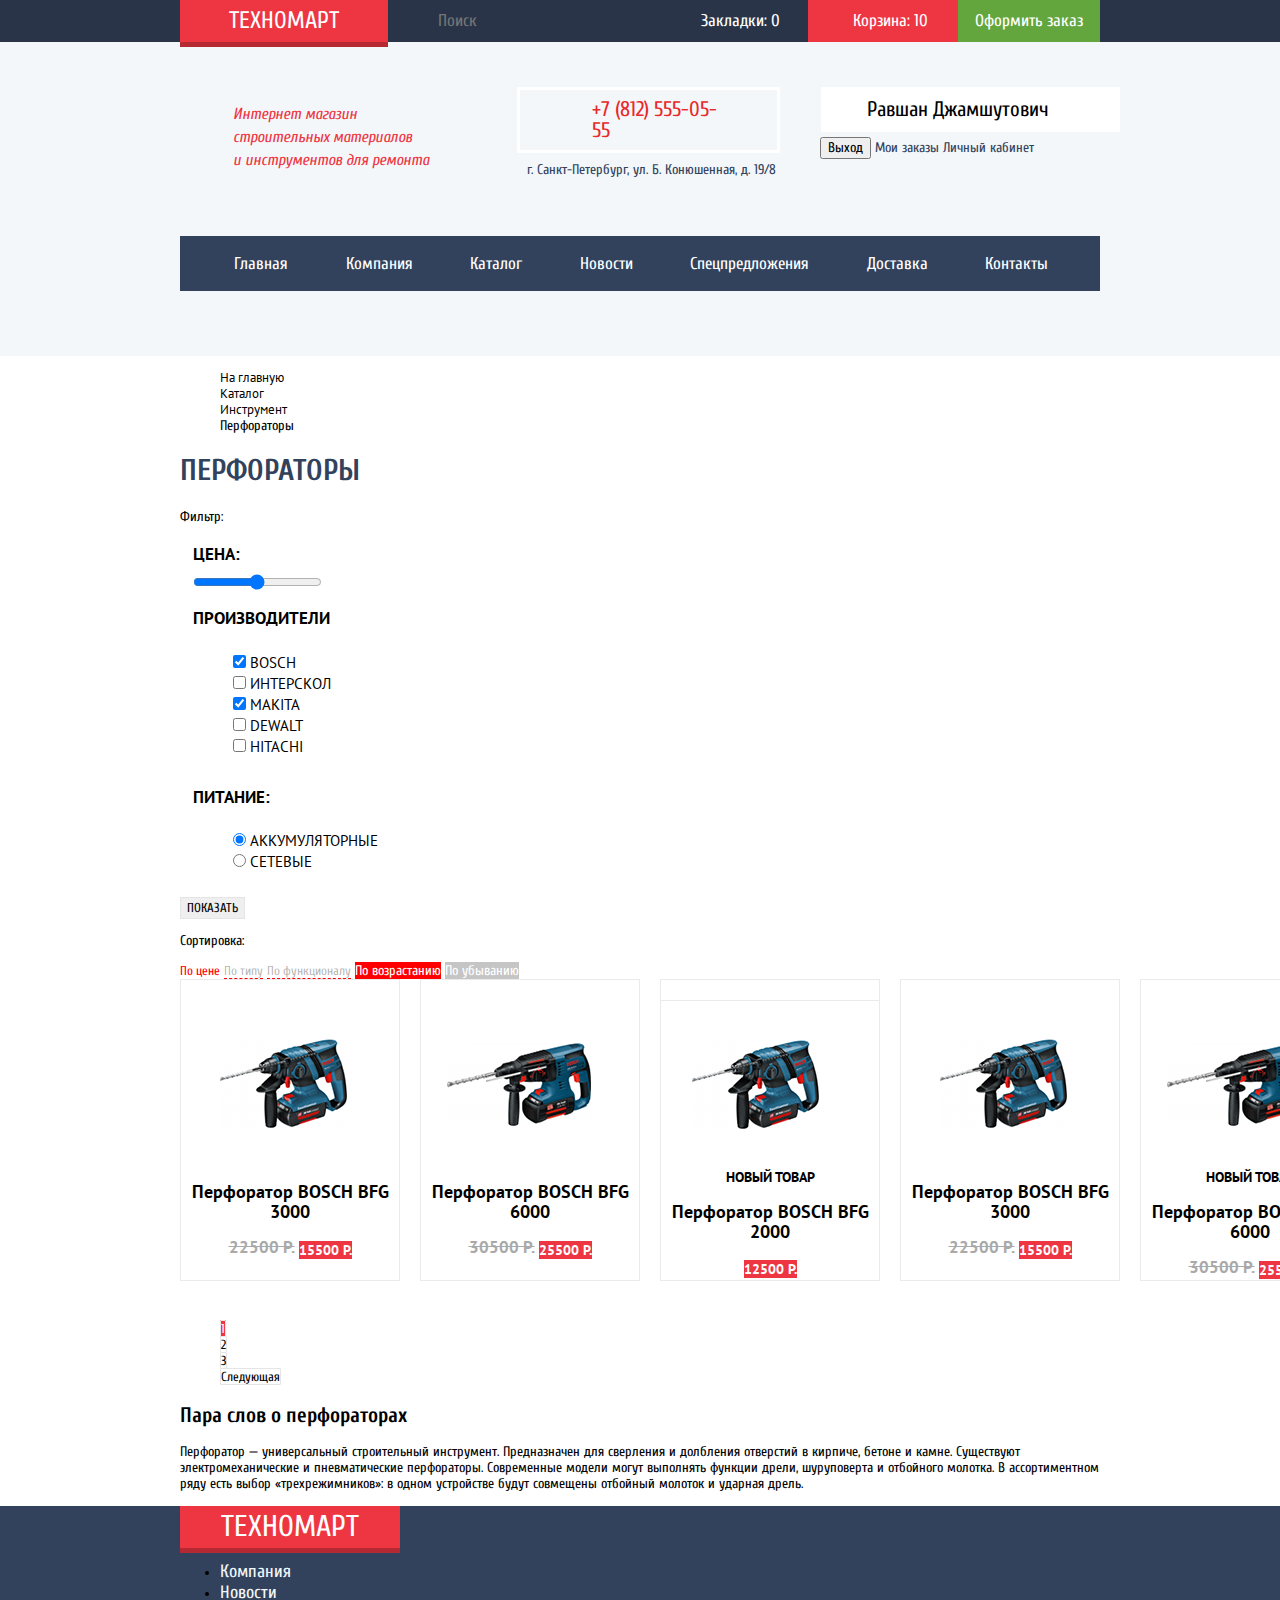
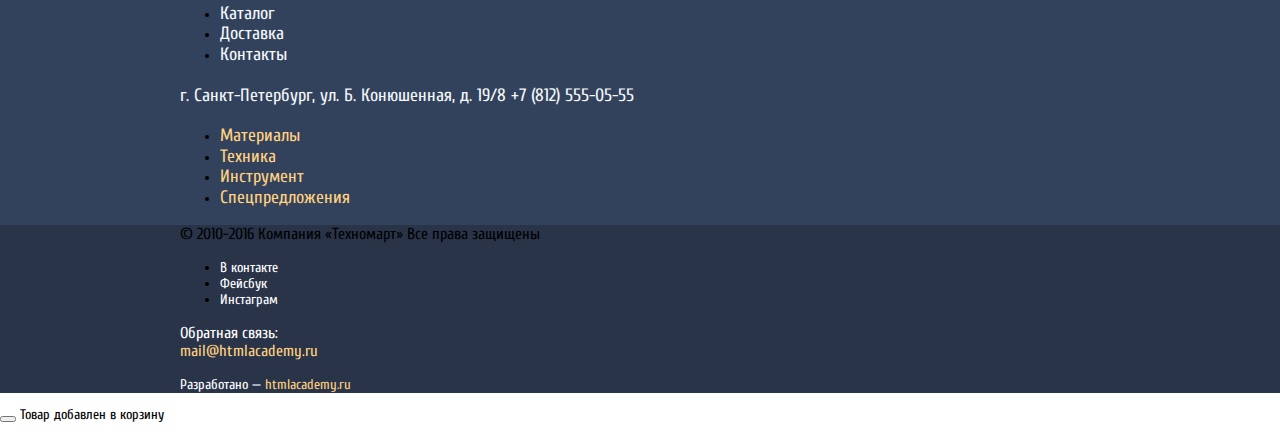
==== catalog.html @ dec009a7 "Сверстаны категории" ====
<!DOCTYPE html>
<html lang="ru">
<head>
  <meta charset="UTF-8">
  <title>Каталог</title>
  <link href="https://fonts.googleapis.com/css?family=Cuprum:400,700|PT+Sans:400,700&amp;subset=cyrillic" rel="stylesheet">
  <link rel="stylesheet" href="css/normalize.css">
  <link rel="stylesheet" href="css/style.css">
</head>
<body>
  <header class="header" id="header">
    <div class="header__cap">
      <div class="container">
        <a class="logo" href="index.html" >Техномарт</a>
        <div class="header__search">
          <form action="https://echo.htmlacademy.ru" method="get">
            <input type="search" name="search" id="search" placeholder="Поиск">
            <label for="search"></label>
          </form>
        </div>
        <div class="header__acts">
          <ul>
            <li class="header__bookmark">
              <span></span>
              <a href="#">Закладки: 0</a>
            </li>
            <li class="header__trash">
              <span></span>
              <a class="trash-inner" href="#">Корзина: 10 </a>
            </li>
          </ul>
        </div>
        <a class="header__booking" href="#">Оформить заказ</a>
      </div>
    </div>
    <div class="heading">
      <div class="container">
        <div class="heading-info">
          <p class="header__desc">
             Интернет магазин<br>
             строительных материалов<br>
             и инструментов для ремонта
           </p>
          <div class="header__contacts">
             <a class="header__nummer" href="tel:+78125550555">
               +7 (812) 555-05-55
             </a>
            <p class="header__adress">
                г. Санкт-Петербург, ул. Б. Конюшенная, д. 19/8
            </p>
          </div>
          <div class="userblock">
            <a class="userblock__loged" href="catalog.html">
              Равшан Джамшутович
            </a>
            <a class="userblock__exit" href="profile.html/logout.html" aria-label="exit"></a>
            <button type="button" class="userblock__exit">Выход</button>
            <a href="#" class="userblock__personal-link">Мои заказы</a>
            <a href="#" class="userblock__personal-link">Личный кабинет</a>
        </div>
      </div>
          <nav class="main-navigation">
            <ul class="main-navigation__list">
              <li class="main-navigation__item">
                <a class="main-navigation__link" href="index.html">Главная</a>
              </li>
              <li class="main-navigation__item">
                <a class="main-navigation__link" href="#">Компания</a>
              </li>
              <li class="main-navigation__item">
                <a class="main-navigation__link" href="catalog.html">Каталог</a>
              </li>
              <li class="main-navigation__item">
                <a class="main-navigation__link" href="#">Новости</a>
              </li>
              <li class="main-navigation__item">
                <a class="main-navigation__link" href="#">Спецпредложения</a>
              </li>
              <li class="main-navigation__item">
                <a class="main-navigation__link" href="#">Доставка</a>
              </li>
              <li class="main-navigation__item">
                <a class="main-navigation__link" href="#">Контакты</a>
              </li>
            </ul>
          </nav>
        </div>
      </div>
    </div>
    </header>
    <main>
      <div class="container">
        <div class="breadcrumbs">
          <ul class="breadcrumbs__list">
            <li class="breadcrumbs__item breadcrums__item--home">
              <a href="index.html">На главную</a>
            </li>
            <li class="breadcrumbs__item">
              <a class="breadcrumbs__list" href="catalog.html">Каталог</a>
            </li>
            <li class="breadcrumbs__item">
              <a href="instrument.html">Инструмент</a>
            </li>
            <li class="breadcrumbs__item breadcrumbs__item--current">
              Перфораторы
            </li>
          </ul>
        </div>
        <div class="catalog">
          <h1 class="catalog__title">
            Перфораторы
          </h1>
          <div class="catalog__filter">
            <p class="filter-title">
                Фильтр:
            </p>
            <form action="https://echo.htmlacademy.ru" method="get">
              <fieldset class="range">
                <legend>
                  Цена:
                </legend>
                <input type="range" name="price" min="0" max="30000" step="3000">
              </fieldset>
              <fieldset class="checkbox">
                <legend>
                  Производители
                </legend>
                <ul>
                  <li class="filter-option">
                    <input class="filter-input filter-input-checkbox" type="checkbox" name="manufacturer" id="Bosch" checked>
                    <label for="Bosch">Bosch</label>
                  </li>
                  <li class="filter-option">
                    <input class="filter-input filter-input-checkbox" type="checkbox" name="manufacturer" id="Interscol">
                    <label for="Interscol">Интерскол</label>
                  </li>
                  <li class="filter-option">
                    <input class="filter-input filter-input-checkbox" type="checkbox" name="manufacturer" id="Makita" checked>
                    <label for="Makita">Makita</label>
                  </li>
                  <li class="filter-option">
                    <input class="filter-input filter-input-checkbox" type="checkbox" name="manufacturer" id="Dewalt">
                    <label for="Dewalt">Dewalt</label>
                  </li>
                  <li class="filter-option">
                    <input class="filter-input filter-input-checkbox" type="checkbox" name="manufacturer" id="Hitachi">
                    <label for="Hitachi">Hitachi</label>
                  </li>
                </ul>
              </fieldset>
              <fieldset class="radio">
                <legend>
                  Питание:
                </legend>
                <ul>
                  <li class="filter-option">
                    <input checked class="visually-hidden filter-input filter-input-radio" type="radio" id="accu" name="charge" value="accu">
                    <label for="accu">Аккумуляторные</label>
                  </li>
                  <li class="filter-option">
                    <input  class="visually-hidden filter-input filter-input-radio" type="radio" id="network" name="charge" value="network">
                    <label for="network">Сетевые</label>
                  </li>
                </ul>
              </fieldset>
              <button class="filter-button" type="submit" name="button">
                Показать
              </button>
            </form>
          </div>
          <div class="filter__sort">
            <div class="sort">
              <p class="sort__title">
                Сортировка:
              </p>
              <a class="sort__appellation sort__appellation-current" href="#">По цене</a>
              <a class="sort__appellation" href="#">По типу</a>
              <a class="sort__appellation" href="#">По функционалу</a>
              <a class="sort__course sort__course-current" href="#">По возрастанию</a>
              <a class="sort__course" href="#">По убыванию</a>
            </div>
            <div class="catalog-list">
                <article class="catalog-item">
                  <div class="catalog-item__hover hover-catalog-item">
                    <a class="hover-catalog-item__act" href="#" id="#open-modal-buy">Купить</a>
                    <a class="hover-catalog-item__act" href="#">В закладки</a>
                  </div>
                  <img src="img/BFG3000.png" alt="Перфоратор Bosch Bfg 3000" width="220" height="162">
                  <h2 class="catalog-item__title">
                    Перфоратор <span class="catalog-itemnt__title-uppercase">Bosch Bfg</span> 3000
                  </h2>
                  <del>22500 Р.</del>
                  <a class=" catalog-item__btn btn" href="#">15500 Р.</a>
                </article>
                <article class="catalog-item">
                  <div class="catalog-item__hover hover-catalog-item">
                    <a class="hover-catalog-item__act" href="#">Купить</a>
                    <a class="hover-catalog-item__act" href="#">В закладки</a>
                  </div>
                    <img src="img/BFG6000.png" alt="Перфоратор Bosch Bfg 6000" width="220" height="162">
                  <h2 class="catalog-item__title">
                    Перфоратор <span class="catalog-item__title-uppercase">Bosch Bfg</span> 6000
                  </h2>
                  <del>30500 Р.</del>
                  <a class=" catalog-item__btn btn" href="#">25500 Р.</a>
                </article>
                <article class="catalog-item catalog-item-new">
                  <div class="catalog-item__hover hover-catalog-item">
                    <a class="hover-catalog-item__act" href="#">Купить</a>
                    <a class="hover-catalog-item__act" href="#">В закладки</a>
                  </div>
                    <img src="img/BFG2000.png" alt="Перфоратор Bosch Bfg 2000" width="220" height="162">
                    <span class="new-product">Новый товар</span>
                  <h2 class="catalog-item__title">
                    Перфоратор <span class="catalog-item__title-uppercase">Bosch Bfg</span> 2000
                  </h2>
                  <a class="catalog-item__btn btn" href="#">12500 Р.</a>
                </article>
                <article class="catalog-item">
                  <div class="catalog-item__hover hover-catalog-item">
                    <a class="hover-catalog-item__act" href="#">Купить</a>
                    <a class="hover-catalog-item__act" href="#">В закладки</a>
                  </div>
                    <img src="img/BFG3000.png" alt="Перфоратор Bosch Bfg 3000" width="220" height="162">
                  <h2 class="catalog-item__title">
                    Перфоратор <span class="catalog-item__title-uppercase">Bosch Bfg</span> 3000
                  </h2>
                  <del>22500 Р.</del>
                  <a class="catalog-item__btn btn" href="#">15500 Р.</a>
                </article>
                <article class="catalog-item catalog-item-new">
                  <div class="catalog-item__hover hover-catalog-item">
                    <a class="hover-catalog-item__act" href="#">Купить</a>
                    <a class="hover-catalog-item__act" href="#">В закладки</a>
                  </div>
                    <img src="img/BFG6000.png" alt="Перфоратор Bosch Bfg 6000" width="220" height="162">
                    <span class="new-product">Новый товар</span>
                  <h2 class="catalog-item__title">
                    Перфоратор <span class="catalog-item__title-uppercase">Bosch Bfg</span> 6000
                  </h2>
                  <del>30500 Р.</del>
                  <a class="catalog-item__btn btn" href="#">25500 Р.</a>
                </article>
                <article class="catalog-item">
                  <div class="catalog-item__hover hover-catalog-item">
                    <a class="hover-catalog-item__act" href="#">Купить</a>
                    <a class="hover-catalog-item__act" href="#">В закладки</a>
                  </div>
                    <img src="img/BFG2000.png" alt="Перфоратор Bosch Bfg 2000" width="220" height="162">
                  <h2 class="catalog-item__title">
                    Перфоратор <span class="catalog-item__title-uppercase">Bosch Bfg</span> 2000
                  </h2>
                  <a class="catalog-item__btn btn" href="#">12500 Р.</a>
                </article>
                <article class="catalog-item catalog-item-new">
                  <div class="catalog-item__hover hover-catalog-item">
                    <a class="hover-catalog-item__act" href="#">Купить</a>
                    <a class="hover-catalog-item__act" href="#">В закладки</a>
                  </div>
                    <img src="img/BFG3000.png" alt="Перфоратор Bosch Bfg 3000" width="220" height="162">
                    <span class="new-product">Новый товар</span>
                  <h2 class="catalog-item__title">
                    Перфоратор <span class="catalog-item__title-uppercase">Bosch Bfg</span> 3000
                  </h2>
                  <del>22500 Р.</del>
                  <a class="catalog-item__btn btn" href="#">15500 Р.</a>
                </article>
                <article class="catalog-item">
                  <div class="catalog-item__hover hover-catalog-item">
                    <a class="hover-catalog-item__act" href="#">Купить</a>
                    <a class="hover-catalog-item__act" href="#">В закладки</a>
                  </div>
                    <img src="img/BFG6000.png" alt="Перфоратор Bosch Bfg 6000" width="220" height="162">
                  <h2 class="catalog-item__title">
                    Перфоратор <span class="catalog-item__title-uppercase">Bosch Bfg</span> 6000
                  </h2>
                  <del>30500 Р.</del>
                  <a class="catalog-item__btn btn" href="#">25500 Р.</a>
                </article>
                <article class="catalog-item">
                  <div class="catalog-item__hover hover-catalog-item">
                    <a class="hover-catalog-item__act" href="#">Купить</a>
                    <a class="hover-catalog-item__act" href="#">В закладки</a>
                  </div>
                    <img src="img/BFG2000.png" alt="Перфоратор Bosch Bfg 2000" width="220" height="162">
                  <h2 class="catalog-item__title">
                    Перфоратор <span class="catalog-item__title-uppercase">Bosch Bfg</span> 2000
                  </h2>
                  <a class="catalog-item__btn btn" href="#">12500 Р.</a>
                </article>
              </div>
            </div>
        </div>
        <div class="catalog__names sort">


        </div>
        <div class="filter">

        </div>

         <ul class="pagination-list">
           <li class="pagination-item pagination-item-current"><a>1</a></li>
           <li class="pagination-item"><a href="#">2</a></li>
           <li class="pagination-item"><a href="#">3</a></li>
           <li class="pagination-item pagination-item-next"><a href="#">Следующая</a></li>
         </ul>
       <section class="add-information">
         <h2 class="add-information__title">
           Пара слов о перфораторах
         </h2>
         <p class="add-information__desk">
           Перфоратор — универсальный строительный инструмент. Предназначен для сверления и долбления отверстий в кирпиче, бетоне и камне.
    Существуют электромеханические и пневматические перфораторы. Современные модели могут выполнять функции дрели, шуруповерта и отбойного молотка. В ассортиментном ряду есть выбор «трехрежимников»: в одном устройстве будут совмещены отбойный молоток и ударная дрель.
         </p>
       </section>
      </div>
   </main>
   <footer class="footer">
     <div class="footer__info">
       <div class="container">
         <a class="logo" href="#">Техномарт</a>
         <ul class="site-navigation">
           <li class="site-navigation__item"><a class="site-navigation__act" href="company.html" >Компания</a></li>
           <li class="site-navigation__item"><a class="site-navigation__act" href="news.html">Новости</a></li>
           <li class="site-navigation__item"><a class="site-navigation__act">Каталог</a></li>
           <li class="site-navigation__item"><a class="site-navigation__act" href="delivery.html">Доставка</a></li>
           <li class="site-navigation__item"><a class="site-navigation__act" href="contacts.html">Контакты</a></li>
         </ul>
         <p class="footer__adress">
           г. Санкт-Петербург, ул. Б. Конюшенная, д. 19/8
    +7 (812) 555-05-55
         </p>
         <ul class="category-navigation">
           <li class="category-navigation__item"><a class="category-navigation__act" href="#">Материалы</a></li>
           <li class="category-navigation__item"><a class="category-navigation__act" href="#">Техника</a></li>
           <li class="category-navigation__item"><a class="category-navigation__act" href="#">Инструмент</a></li>
           <li class="category-navigation__item"><a class="category-navigation__act" href="#">Спецпредложения</a></li>
         </ul>
       </div>
     </div>
     <div class="footer__acts">
       <div class="container">
         <p class="footer__desk">
           © 2010-2016 Компания «Техномарт»
    Все права защищены
         </p>
          <div class="footer__socnetwork socnetwork-footer">
            <ul class="socnetwork-footer__list">
              <li class="socnetwork-footer__item">
                <a class="socnetwork-footer__act" href="#">В контакте</a>
              </li>
              <li class="socnetwork-footer__item">
                <a class="socnetwork-footer__act" href="#">Фейсбук</a>
              </li>
              <li class="socnetwork-footer__item">
                <a class="socnetwork-footer__act" href="#">Инстаграм</a>
              </li>
            </ul>
          </div>
            <p class="footer__mail mail-footer">
              Обратная связь:<br>
              <a class="main-footer__act" href="#">mail@htmlacademy.ru</a>
            </p>
            <p class="footer__site site-footer">
              Разработано —
              <a class="site-footer__act" href="https://htmlacademy.ru/intensive/htmlcss">htmlacademy.ru</a>
            </p>
       </div>
     </div>
   </footer>

   <div class="modal-writing modal-writing--buy" id="open-modal-buy">
     <button class="modal-writing__close-btn" type="button" aria-label="Закрыть окно"></button>
       <span>Товар добавлен в корзину</span>
       <div class="form-btn">
         <a href="#">Оформить заказ</a>
         <a href="catalog.html">Продложить покупки</a>
       </div>

     </form>

   </div>
</body>
</html>
---- css/style.css ----
*,
*::after,
*::before {
    box-sizing: inherit;
}

html {
	box-sizing: border-box;
}

.content-box-component {
     box-sizing: content-box;
}

body {
  margin: 0;
  padding: 0;
  font-family: "Cuprum", "Arial", sans-serif;
  font-weight: 400;
  background-color: white;
  font-size: 14px;
}

.container {
  width: 940px;
  margin: 0 auto;
  padding: 0 10px;
}

a {
  text-decoration: none;
  color: white;
}

header {
  background-color: #f3f7f8;
}

.header__cap {
  background-color: #293449;
}

.header__cap .container {
  display: flex;
}

.logo {
  box-shadow: 0 5px 0 0 #b52933;
  width: 220px;
  padding: 9px 0px;
  font-size: 24px;
  line-height: 24px;
  text-align: center;
  text-transform: uppercase;
  color: white;
  display: inline-block;
  background-color: #ee3643;
}

.logo:hover {
  background-color: #ca2c37;
  box-shadow: 0 5px 0 0 #9a212a;
}

.logo:active {
  background-color: #ba2732;
  box-shadow: 0 5px 0 0 #9a212a;
}

.logo:focus {
  background-color: #ee3643;
  box-shadow: 0 5px 0 0 #b72f38;
}
.btn {
  font: inherit;
  text-align: center;
  color: white;
  vertical-align: middle;
  text-transform: uppercase;
  background-color: #ee3643;
  border: none;
}

.btn:hover {
  background-color: #ca2c37;
}

.btn:focus {
  background-color: #ba2732;
}

.header__search {

}

.header__search form input[type="search"] {
  background-color: #293449;
  color: white;
  width: 270px;
  padding-top: 12px;
  padding-bottom: 12px;
  padding-left: 50px;
  font-size: 17px;
  line-height: 18px;
  border: 0;
}

.header__search form input[type="search"]:hover {
  background-color: #212a3a;
}

.header__search form input[type="search"]:focus {
  background-color: white;
  color: black;
  outline: none;
}

.header__search label {
  background-image: url("img/icon-search.svg");
  background-color:rgba(255, 255, 255, 0.3);
  width: 17px;
  height: 17px;
}

.header__search label:hover {
  background-color: rgb(255, 255, 255);
}

.header__search label:active {
  background-color:rgba(255, 255, 255, 0.5);
}

.header__search label:focus {
  background-color: #ef4350;
}

.header__acts {
  display: inline-block;
}

.header__acts ul {
  list-style: none;
  padding: 0;
  margin: 0;
  display: flex;
}

.header__acts li {
  width: 150px;

}

.header__acts ul li a {
  color: white;
  font-size: 17px;
  line-height: 18px;
  display: inline-block;
  padding-left: 43px;
  padding-top: 12px;
  padding-bottom: 12px;
  padding-right: 20px;
  background-color: #293449;
}

.header__acts ul li:nth-child(2) a {
  padding-left: 45px;
  padding-right: 30px;
}

.header__acts ul li,
.header__acts ul li a {
  background-color: #293449;
}

.header__acts ul li:hover,
.header__acts ul li a:hover {
  background-color: #212a3a;
}

.header__acts ul li:active,
.header__acts ul li a:active {
  background-color: #161d29;
  color: rgba(255, 255, 255, 0.6);
}

.header__booking:hover {
  background-color: #5fbb2d;
}

.header__booking:active {
  background-color: #518534;
  color: rgba(255, 255, 255, 0.51);
}




.header__booking {
  background-color: #5fbb2d;
  font-size: 17px;
  line-height: 18px;
  padding-top: 12px;
  padding-bottom: 12px;
  width: 150px;
  text-align: center;
  display: inline-block;
}



.header__bookmark {
  background-image: url("img/icon-bookmark.svg");
  list-style: none;
}

.header__acts:hover {
  background-color: #212a3a;
}

.header__acts:active {
  background-color: #161d29;
}

.header__acts:focus {
  background-color: #293449;
}

.header__acts a:active {
  color: rgba(255, 255, 255, 0.6);
}

.header__trash:hover {
  background-color: #212a3a;
}

.header__bookmark:active {
  background-color: #161d29;
  color: rgba(255, 255, 255, 0.6);
}

.header__booking {
  font: inherit;
  background-color: #63a63e;
  text-align: center;
  color: white;
  vertical-align: middle;
  border: none;
  font-size: 17px;
  line-height: 18px;
}

.header__booking:hover {
  background-color: #5fbb2d;
}

.header__booking:active {
  background-color: #518534;
}

.heading {
  background-color: #f4f7f9;
  padding-top: 45px;
  padding-bottom: 65px;
}

.heading-info {
  display: flex;
  margin-bottom: 40px;
}

.header__desc {
  width: 300px;
  font-size: 16px;
  line-height: 23px;
  font-style: italic;
  color: #ee3643;
  margin-left: 53px;
  margin-right: 20px;
}

.header__contacts {
  width: 300px;
  margin-right: 20px;
}

.header__nummer {
  font-size: 21px;
  line-height: 21px;
  text-transform: uppercase;
  border: 3px solid white;
  display: inline-block;
  padding-top: 9px;
  padding-bottom: 9px;
  padding-left: 72px;
  padding-right: 49px;
  color: #e9292a;
  margin-bottom: 5px;
}

.header__adress {
  color: #32425c;
  font-size: 14px;
  line-height: 24px;
  margin-left: 10px;
  margin-top: 0px;
}

.userblock {
  width: 300px;
  padding-left: 20px;
}

.userblock__btn {
  display: inline-block;
  background-color: white;
  color: black;
  font-size: 21px;
  line-height: 21px;
  padding-top: 12px;
  padding-bottom: 12px;
  padding-left: 48px;
  margin-right: 10px;
  width: 118px;
}

.userblock__btn-registration {
  padding-top: 12px;
  padding-bottom: 12px;
  padding-left: 24px;
  margin-right: 0px;
  width: 148px;
}

.userblock__btn:hover {
  color: #ee3643;
}

.userblock__btn:active {
  color: rgba(0, 0, 0, 0.3);
}



.main-navigation {
  background-color: #32425c;
  padding-left: 54px;
  padding-right: 52px;


}

.main-navigation__list {
    list-style: none;
    padding: 0;
    margin: 0;
    display: flex;
    justify-content: space-between;
}

.main-navigation__list a {
  color: white;
  font-size: 17px;
  line-height: 17px;
  padding: 19px 0;
  display: inline-block;
}

.main-navigation__list li:active {
  color: rgba(255, 255, 255, 0.5);
}

.main-navigation__list li:hover {
  background-color: #293449;
}

.main-navigation__list li:active {
  background-color: #1d2739;
}

.offers {
  margin-top: 60px;
}

.categories-top ul {
  list-style: none;
  padding: 0;
  margin: 0;
  display: flex;
}

.category-item {
  width: 300px;
  background-color: #ffbf47;
  padding-top: 20px;
  margin-right: 20px;
}

.categories-top .category-item:nth-child(2) {
  background-color: #3bbce3;
}

.categories-top .category-item:nth-child(3) {
  background-color: #dc91d8;
  margin-right: 0px;
}

.category-item h3 {
  font-size: 24px;
  line-height: 30px;
  color: white;
  font-weight: bold;
  padding: 0;
  margin: 0;
  margin-left: 23px;
  margin-bottom: 12px;
}

.category-item a {
  font-size: 14px;
  line-height: 18px;
  text-transform: uppercase;
  display: inline-block;
  padding-top: 10px;
  padding-bottom: 10px;
  width: 135px;
  text-align: center;
  background-color: rgba(0, 0, 0, 0.1);
  margin-left: 26px;
  margin-bottom: 22px;
  border-radius: 4px;
}

.category-item a:hover {
  background-color: rgba(0, 0, 0, 0.2);
}

.category-item a:active {
  background-color: rgba(0, 0, 0, 0.3);
}

.slider {
  width: 620px;
}

.categories-right {
  width: 300px;
  margin-bottom: 50px;
}

.categories-right ul {
  padding: 0;
  margin: 0;
  list-style: none;
}

.categories-right ul li:nth-child(1) {
  background-color: #8ed78f;
  margin-bottom: 20px;
}


.catalog-list {
  font-family: "PT Sans", "Arial", sans-serif;
  list-style: none;
  margin: 0;
  padding: 0;
  display: flex;
  justify-content: space-between;
  margin-bottom: 20px;
}

.catalog-item {
  font-weight: bold;
  line-height: 20px;
  position: relative;
  display: inline-block;
  width: 220px;
  margin-right: 20px;
  margin-bottom: 20px;
  text-align: center;
  border: 1px solid #ccc;
}

.catalog-item:last-child {
  margin-right: 0;
}

.catalog-item .actions {
  position: absolute;
  z-index: 10;
  top: 0;
  left: 0;
  width: 218px;
  height: 88px;
  padding: 40px 0;
  background-color: #fff;
}

.catalog-item .actions .buy,
.catalog-item .actions .bookmark {
  font-family: "Cuprum", "Arial", sans-serif;
  font-size: 14px;
  font-weight: normal;
  line-height: 18px;
  display: block;
  width: 129px;
  margin: 0 auto;
  margin-bottom: 7px;
  padding: 7px 0;
  text-decoration: none;
  text-transform: uppercase;
  color: #fff;
  border: 3px solid #63a63e;
  border-bottom-color: #367315;
  border-radius: 3px;
  background-color: #63a63e;
}

.catalog-item .actions .bookmark {
  color: #32425c;
  border-bottom-color: #63a63e;
  background: white;
}

.catalog-item .actions {
  display: none;
}

.catalog-item:hover .actions {
  display: block;
}

.catalog-item .image {
  width: 216px;
  height: 170px;
}

.catalog-item .title {
  font-size: 18px;
  min-height: 40px;
  margin-top: 12px;
  margin-bottom: 10px;
  padding: 0 25px;
}
.catalog-item .discount {
  font-size: 17px;
  min-height: 20px;
  margin-bottom: 8px;
  text-decoration: line-through;
  color: #999;
}

.catalog-item .price {
  position: relative;
  width: 120px;
  font-size: 17px;
  padding: 10px 0px;
  padding-left: 15px;
  padding-right: 20px;
  background-color: #ee3643;
  margin-left: 4px;
  display: inline-block;
  color: white;
  margin-bottom: 20px;
}

.catalog-item .price:after
{
  position: absolute;
  top: 0;
  right: -20px;
  width: 0;
  height: 0;
  content: '';
  border: 20px solid white;
  border-left-color: #ee3643;
}

.slide h2 {
  font-size: 36px;
  line-height: 36px;
  font-weight: bold;
  color: white;
}

.slide span {
  font-size: 18px;
  line-height: 24px;
  color: white;
}

.slide__act {
  font-size: 14px;
  line-height: 18px;
}

.slide__act:hover {
  background-color: #ca2c37;
}

.slide__act:active {
  background-color: #ba2732;
  color: #212a3a;
}

.insert {
  background-color: #f9f5f0;
  margin-bottom: 20px;
}

.insert h2 {
  font-size: 30px;
  color: #32425c;
  line-height: 30px;
}

.catalog-item {
  border: 1px solid #eaeaea;
  font-family: "PT Sans", "Arial", sans-serif;
  text-align: center;
  font-weight: bold;
}

.catalog-item h2 {
  font-size: 18px;
  line-height: 20px;
}

.catalog-item span {
  text-transform: uppercase;
}

.catalog-item del {
  font-size: 17px;
  color: #a9a9a9;
  text-transform: uppercase;
}

.catalog-item a {
  text-transform: uppercase;
}

.catalog-item:hover {

}

.manufacturs li {
  border: 1px solid #eaeaea;
  background-color: white;
}

.manufacturs li:hover {
  box-shadow: 0 0 10px 5px rgba(221, 221, 221, 0.8);
}

.service {
  background-color: #f9f5f0;
}

.service h2 {
  font-size: 30px;
  color: black;
  text-transform: uppercase;
}

.service p {
  font-family: "PT Sans", "Arial", sans-serif;
  font-size: 13px;
  line-height: 24px;
  color: black;
}

.info-service__button span {
  color: #32425c;
  text-transform: uppercase;
  font-size: 36px;
}

.info-service__button p {
  font-family: "PT Sans", "Arial", sans-serif;
  font-size: 13px;
  line-height: 24px;
  color: black;
}

.info-service__button button {
  border-radius: 2px;
}

.info-service__delivery {
  background-image: url("../img/info-service-delivery-bg.png");
  background-repeat: no-repeat;

}

.info-service__garanty {
  background-image: url("../img/info-service-garanty-bg.png");
  background-repeat: no-repeat;
}

.info-service__credit {
  background-image: url("../img/info-service-credits-bg.png");
  background-repeat: no-repeat;
}

.service__block label {
  font-size: 21px;
  font-weight: bold;
  color: white;
  background-color: #32425c;
}

.service__block label:not(.service__block label:last-child) {
  border-bottom: 1px solid white;
}

.info {
  background-color: white;
}

.info__title {
  font-size: 30px;
  color: black;
  text-transform: uppercase;
}

.info__desk {
  color: black;
  font-size: 13px;
  line-height: 24px;
  font-family: "PT Sans", "Arial", sans-serif;
}

.info__list p {
  font-size: 18px;
  color: black;
}

.info__act {

}

.info-contacts {

}

.info-contacts .info__title {

}

.info-contacts .info__desk {

}

.info__map {

}

.modal-map {

}

.info__contacts a {

}

footer {
  background-color: #32425c;
}

.footer__info {

}

.footer__info .logo {
  font-size: 30px;
  text-transform: uppercase;
}

.site-navigation {

}

.site-navigation li {

}

.site-navigation a {
  font-size: 18px;
  color: #f3f7f9;
}

.footer__adress {
  font-size: 18px;
  line-height: 24px;
  color: #f3f7f9;
}

.category-navigation {

}

.category-navigation li {

}

.category-navigation a {
  font-size: 18px;
  color: #ffd180;
}

.footer__acts {
  background-color: #293449;
}

.footer__desk {
  font-size: 16px;
  line-height: 19px;
}

.socnetwork-footer {

}

.socnetwork-footer ul {

}

.socnetwork-footer li {

}

.socnetwork-footer a {

}

.mail-footer {
  color: white;
  font-size: 16px;
}

.mail-footer a {
  color: #ffd180;
}

.site-footer {
  color: white;
}

.site-footer a {
  color: #ffd180;
}

/*catalog*/

.userblock__loged {
  font-size: 21px;
  background-color: white;
}

.userblock__loged:active {
  background-color: #818181;
}

.userblock__personal-link {
  color: #32425c;
}

.userblock__personal-link:hover {
  color: #ee3643;
}

.userblock__personal-link:active {
  color: rgba(50, 66, 92, 0.3);
}

.breadcrumbs__list {
  list-style: none;
}

.breadcrumbs__item a {
  color: black;
  font-size: 13px;
  font-family: "PT Sans", "Arial", sans-serif;
}


.breadcrumbs__item--home a {

}

.catalog__title {
  font-size: 30px;
  text-transform: uppercase;
  color: #32425c;
}

.sort__appellation {
  color: rgba(0, 0, 0, 0.3);
  border-bottom: 1px dashed red;
  font-size: 13px;
}

.sort__appellation:hover {
  color: black;
  border-bottom: 1px solid red;
}

.sort__appellation-current {
  color: red;
  border-bottom: none;
}

.catalog__filter fieldset {
    border:none;
}

.catalog__filter legend {
  font-size: 17px;
  font-weight: bold;
  line-height: 30px;
  font-family: "PT Sans", "Arial", sans-serif;
  text-transform: uppercase;
  color: #000000;
}

.catalog__filter ul {
  list-style: none;
  font-size: 15px;
  line-height: 20px;
}

.filter-input {
  color: #b5b5b5;
}

.filter-input:checked {
  color: #c5c5c5;
}

.filter-input:disabled {
  color: rgba(181, 181, 181, 0.3);
}

.filter-option label {
  text-transform: uppercase;
  font-family:  "PT Sans", "Arial", sans-serif;
  font-size: 15px;
  line-height: 20px;

}

.filter-button {
  font-family: inherit;
  font-size: 13px;
  line-height: 18px;
  text-transform: uppercase;
  border: 1px solid #e5e5e5;
}

.sort__course {
  background-color: #c5c5c5;
}

.sort__course:hover {
  background-color: #000000;
}

.sort__course-current {
  background-color: red;
}

.pagination-list {
  list-style: none;
}

.pagination-item a {
  color: black;
  font-size:13px;
  background-color: white;
  border: 1px solid #e5e5e5;
  border-radius: 1px;
}

.pagination-item a:active {
  border: 1px solid red;
}

.pagination-item-current a {
  color: white;
  background-color: #ee3643;
}

.pagination-item-current a:hover,
.pagination-item-current a:active,
.pagination-item-current a:focus {
  color: white;
  background-color: #ee3643;
}

.site-navigation__act:hover {
  border-bottom: 1px solid white;
}

.site-navigation__act:active {
color: rgba(241, 245, 247, 0.5);
}

.category-navigation__act:hover {
  border: 1px solid #ffd180;
}

.category-navigation__act:active {
  color: rgba(255, 209, 128, 0.5);
}

.header__acts ul li .trash-inner {
  background-color: #ee3643;
}

.userblock__loged {
  display: inline-block;
  font-size: 21px;
  line-height: 21px;
  color: black;
  padding-top: 12px;
  padding-bottom: 12px;
  width: 299px;
  margin-left: 1px;
  padding-left: 46px;
  margin-bottom: 5px;
}












.
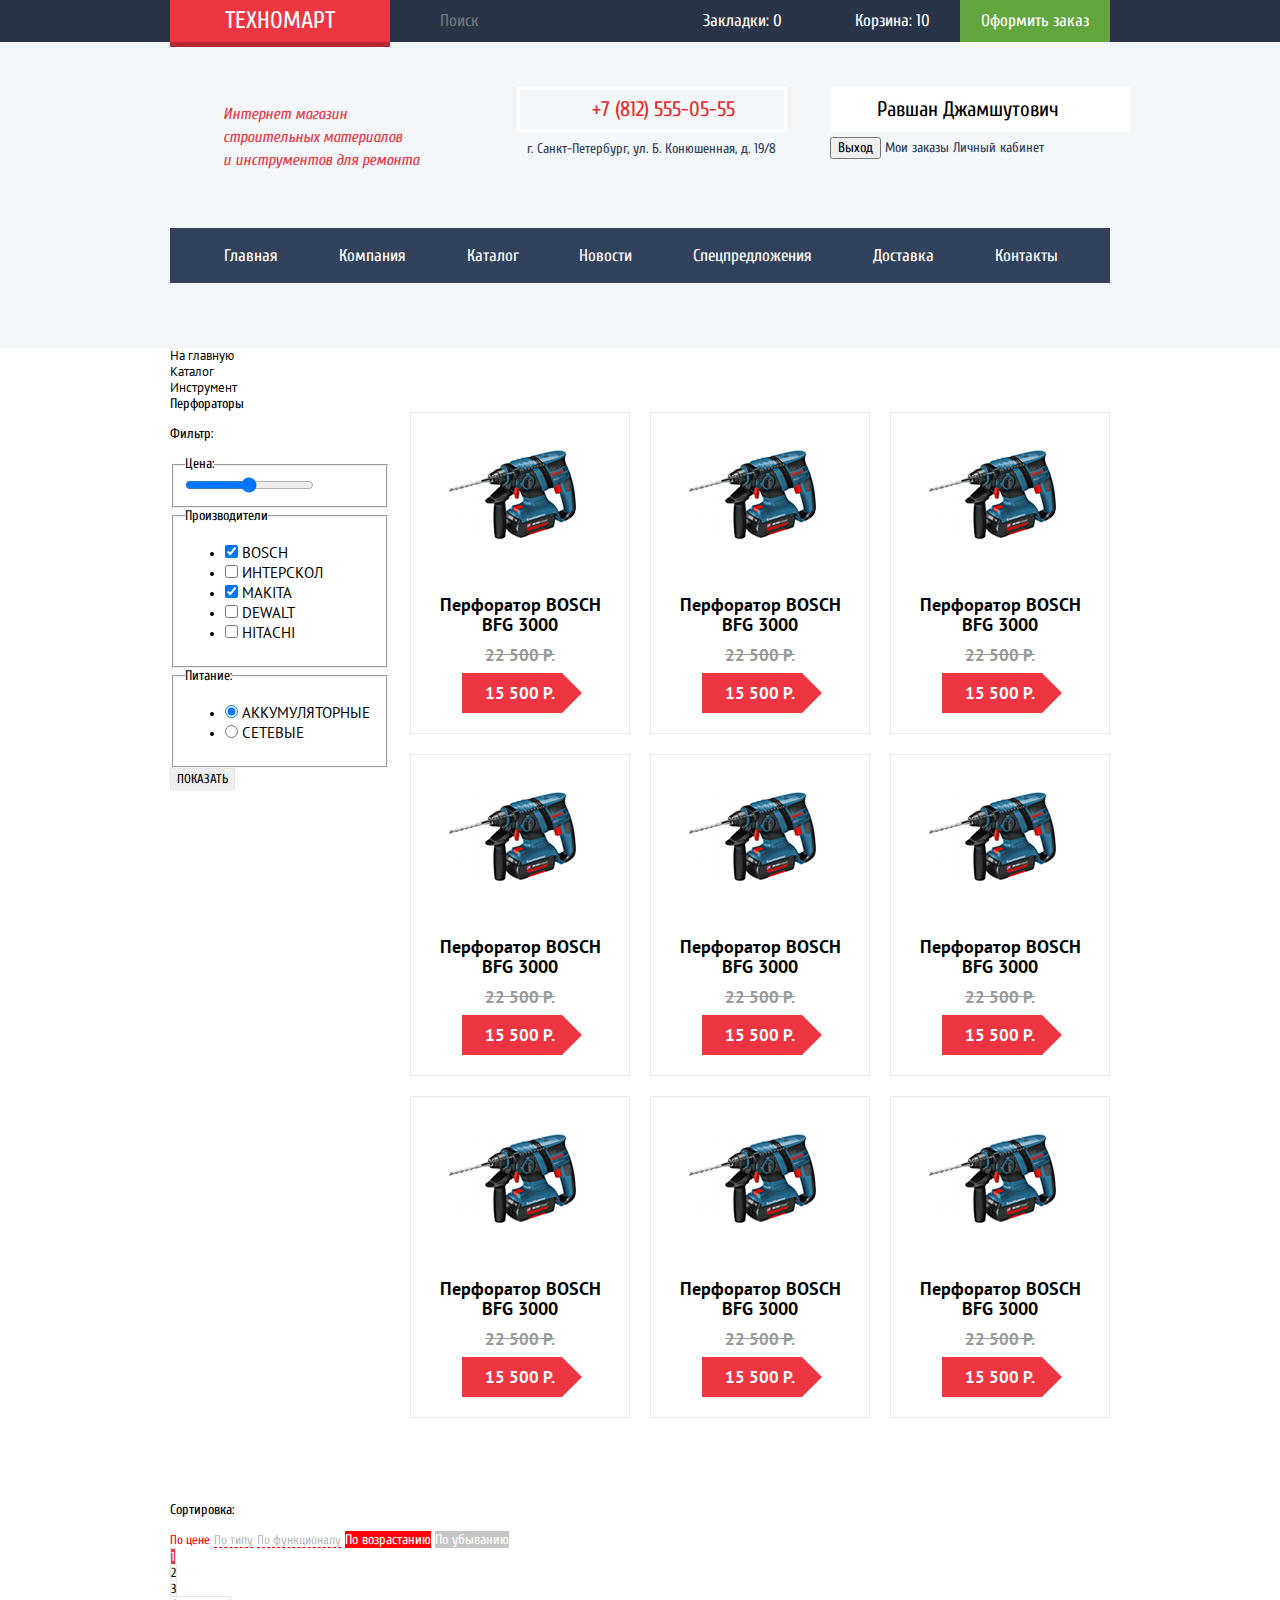
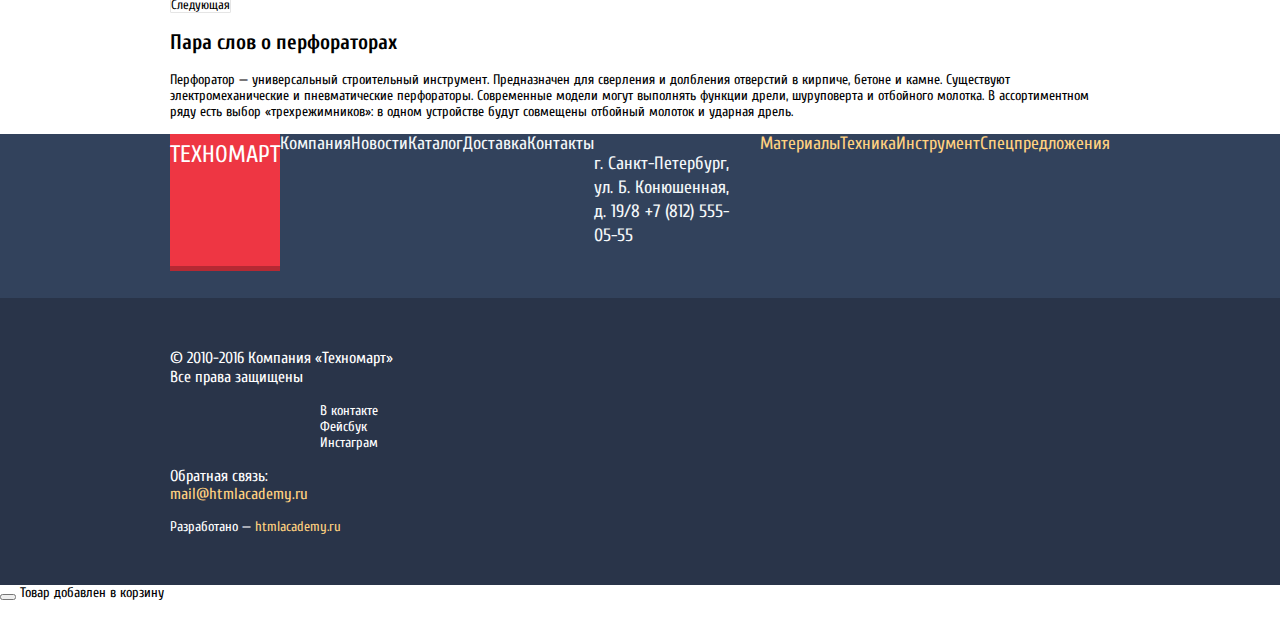
==== commit 49b69359: "Сверстаны полностью элементы верхней шапки" ====
--- a/catalog.html
+++ b/catalog.html
@@ -7,7 +7,7 @@
   <link rel="stylesheet" href="css/normalize.css">
   <link rel="stylesheet" href="css/style.css">
 </head>
-<body>
+<body class="inner-page">
   <header class="header" id="header">
     <div class="header__cap">
       <div class="container">
@@ -26,7 +26,7 @@
             </li>
             <li class="header__trash">
               <span></span>
-              <a class="trash-inner" href="#">Корзина: 10 </a>
+              <a href="#">Корзина: 10 </a>
             </li>
           </ul>
         </div>
@@ -90,27 +90,22 @@
     </header>
     <main>
       <div class="container">
-        <div class="breadcrumbs">
-          <ul class="breadcrumbs__list">
-            <li class="breadcrumbs__item breadcrums__item--home">
-              <a href="index.html">На главную</a>
-            </li>
-            <li class="breadcrumbs__item">
-              <a class="breadcrumbs__list" href="catalog.html">Каталог</a>
-            </li>
-            <li class="breadcrumbs__item">
-              <a href="instrument.html">Инструмент</a>
-            </li>
-            <li class="breadcrumbs__item breadcrumbs__item--current">
-              Перфораторы
-            </li>
-          </ul>
-        </div>
-        <div class="catalog">
-          <h1 class="catalog__title">
+        <ul class="breadcrumbs">
+          <li class="breadcrumbs__item breadcrums__item--home">
+            <a href="index.html">На главную</a>
+          </li>
+          <li class="breadcrumbs__item">
+            <a class="breadcrumbs__list" href="catalog.html">Каталог</a>
+          </li>
+          <li class="breadcrumbs__item">
+            <a href="instrument.html">Инструмент</a>
+          </li>
+          <li class="breadcrumbs__item breadcrumbs__item--current">
             Перфораторы
-          </h1>
-          <div class="catalog__filter">
+          </li>
+        </ul>
+        <div class="catalog-columns">
+          <section class="filters">
             <p class="filter-title">
                 Фильтр:
             </p>
@@ -167,8 +162,123 @@
                 Показать
               </button>
             </form>
-          </div>
-          <div class="filter__sort">
+          </section>
+          <section class="catalog">
+            <ul class="catalog-list">
+              <li class="catalog-item">
+                <div class="actions">
+                  <a href="#" class="buy">Купить</a>
+                  <a href="#" class="bookmark">В закладки</a>
+                </div>
+                <div class="image">
+                  <img src="img/b3000.png" alt="Bfg 3000" width="216" height="170">
+                </div>
+                <div class="title">Перфоратор BOSCH BFG 3000</div>
+                <div class="discount">22 500 Р.</div>
+                <div class="price">15 500 Р.</div>
+              </li>
+              <li class="catalog-item">
+                <div class="actions">
+                  <a href="#" class="buy">Купить</a>
+                  <a href="#" class="bookmark">В закладки</a>
+                </div>
+                <div class="image">
+                  <img src="img/b3000.png" alt="Bfg 3000" width="216" height="170">
+                </div>
+                <div class="title">Перфоратор BOSCH BFG 3000</div>
+                <div class="discount">22 500 Р.</div>
+                <div class="price">15 500 Р.</div>
+              </li>
+              <li class="catalog-item">
+                <div class="actions">
+                  <a href="#" class="buy">Купить</a>
+                  <a href="#" class="bookmark">В закладки</a>
+                </div>
+                <div class="image">
+                  <img src="img/b3000.png" alt="Bfg 3000" width="216" height="170">
+                </div>
+                <div class="title">Перфоратор BOSCH BFG 3000</div>
+                <div class="discount">22 500 Р.</div>
+                <div class="price">15 500 Р.</div>
+              </li>
+              <li class="catalog-item">
+                <div class="actions">
+                  <a href="#" class="buy">Купить</a>
+                  <a href="#" class="bookmark">В закладки</a>
+                </div>
+                <div class="image">
+                  <img src="img/b3000.png" alt="Bfg 3000" width="216" height="170">
+                </div>
+                <div class="title">Перфоратор BOSCH BFG 3000</div>
+                <div class="discount">22 500 Р.</div>
+                <div class="price">15 500 Р.</div>
+              </li>
+              <li class="catalog-item">
+                <div class="actions">
+                  <a href="#" class="buy">Купить</a>
+                  <a href="#" class="bookmark">В закладки</a>
+                </div>
+                <div class="image">
+                  <img src="img/b3000.png" alt="Bfg 3000" width="216" height="170">
+                </div>
+                <div class="title">Перфоратор BOSCH BFG 3000</div>
+                <div class="discount">22 500 Р.</div>
+                <div class="price">15 500 Р.</div>
+              </li>
+              <li class="catalog-item">
+                <div class="actions">
+                  <a href="#" class="buy">Купить</a>
+                  <a href="#" class="bookmark">В закладки</a>
+                </div>
+                <div class="image">
+                  <img src="img/b3000.png" alt="Bfg 3000" width="216" height="170">
+                </div>
+                <div class="title">Перфоратор BOSCH BFG 3000</div>
+                <div class="discount">22 500 Р.</div>
+                <div class="price">15 500 Р.</div>
+              </li>
+              <li class="catalog-item">
+                <div class="actions">
+                  <a href="#" class="buy">Купить</a>
+                  <a href="#" class="bookmark">В закладки</a>
+                </div>
+                <div class="image">
+                  <img src="img/b3000.png" alt="Bfg 3000" width="216" height="170">
+                </div>
+                <div class="title">Перфоратор BOSCH BFG 3000</div>
+                <div class="discount">22 500 Р.</div>
+                <div class="price">15 500 Р.</div>
+              </li>
+              <li class="catalog-item">
+                <div class="actions">
+                  <a href="#" class="buy">Купить</a>
+                  <a href="#" class="bookmark">В закладки</a>
+                </div>
+                <div class="image">
+                  <img src="img/b3000.png" alt="Bfg 3000" width="216" height="170">
+                </div>
+                <div class="title">Перфоратор BOSCH BFG 3000</div>
+                <div class="discount">22 500 Р.</div>
+                <div class="price">15 500 Р.</div>
+              </li>
+              <li class="catalog-item">
+                <div class="actions">
+                  <a href="#" class="buy">Купить</a>
+                  <a href="#" class="bookmark">В закладки</a>
+                </div>
+                <div class="image">
+                  <img src="img/b3000.png" alt="Bfg 3000" width="216" height="170">
+                </div>
+                <div class="title">Перфоратор BOSCH BFG 3000</div>
+                <div class="discount">22 500 Р.</div>
+                <div class="price">15 500 Р.</div>
+              </li>
+            </ul>
+            <ul class="pagination-list">
+
+            </ul>
+          </section>
+        </div>
             <div class="sort">
               <p class="sort__title">
                 Сортировка:
@@ -179,126 +289,6 @@
               <a class="sort__course sort__course-current" href="#">По возрастанию</a>
               <a class="sort__course" href="#">По убыванию</a>
             </div>
-            <div class="catalog-list">
-                <article class="catalog-item">
-                  <div class="catalog-item__hover hover-catalog-item">
-                    <a class="hover-catalog-item__act" href="#" id="#open-modal-buy">Купить</a>
-                    <a class="hover-catalog-item__act" href="#">В закладки</a>
-                  </div>
-                  <img src="img/BFG3000.png" alt="Перфоратор Bosch Bfg 3000" width="220" height="162">
-                  <h2 class="catalog-item__title">
-                    Перфоратор <span class="catalog-itemnt__title-uppercase">Bosch Bfg</span> 3000
-                  </h2>
-                  <del>22500 Р.</del>
-                  <a class=" catalog-item__btn btn" href="#">15500 Р.</a>
-                </article>
-                <article class="catalog-item">
-                  <div class="catalog-item__hover hover-catalog-item">
-                    <a class="hover-catalog-item__act" href="#">Купить</a>
-                    <a class="hover-catalog-item__act" href="#">В закладки</a>
-                  </div>
-                    <img src="img/BFG6000.png" alt="Перфоратор Bosch Bfg 6000" width="220" height="162">
-                  <h2 class="catalog-item__title">
-                    Перфоратор <span class="catalog-item__title-uppercase">Bosch Bfg</span> 6000
-                  </h2>
-                  <del>30500 Р.</del>
-                  <a class=" catalog-item__btn btn" href="#">25500 Р.</a>
-                </article>
-                <article class="catalog-item catalog-item-new">
-                  <div class="catalog-item__hover hover-catalog-item">
-                    <a class="hover-catalog-item__act" href="#">Купить</a>
-                    <a class="hover-catalog-item__act" href="#">В закладки</a>
-                  </div>
-                    <img src="img/BFG2000.png" alt="Перфоратор Bosch Bfg 2000" width="220" height="162">
-                    <span class="new-product">Новый товар</span>
-                  <h2 class="catalog-item__title">
-                    Перфоратор <span class="catalog-item__title-uppercase">Bosch Bfg</span> 2000
-                  </h2>
-                  <a class="catalog-item__btn btn" href="#">12500 Р.</a>
-                </article>
-                <article class="catalog-item">
-                  <div class="catalog-item__hover hover-catalog-item">
-                    <a class="hover-catalog-item__act" href="#">Купить</a>
-                    <a class="hover-catalog-item__act" href="#">В закладки</a>
-                  </div>
-                    <img src="img/BFG3000.png" alt="Перфоратор Bosch Bfg 3000" width="220" height="162">
-                  <h2 class="catalog-item__title">
-                    Перфоратор <span class="catalog-item__title-uppercase">Bosch Bfg</span> 3000
-                  </h2>
-                  <del>22500 Р.</del>
-                  <a class="catalog-item__btn btn" href="#">15500 Р.</a>
-                </article>
-                <article class="catalog-item catalog-item-new">
-                  <div class="catalog-item__hover hover-catalog-item">
-                    <a class="hover-catalog-item__act" href="#">Купить</a>
-                    <a class="hover-catalog-item__act" href="#">В закладки</a>
-                  </div>
-                    <img src="img/BFG6000.png" alt="Перфоратор Bosch Bfg 6000" width="220" height="162">
-                    <span class="new-product">Новый товар</span>
-                  <h2 class="catalog-item__title">
-                    Перфоратор <span class="catalog-item__title-uppercase">Bosch Bfg</span> 6000
-                  </h2>
-                  <del>30500 Р.</del>
-                  <a class="catalog-item__btn btn" href="#">25500 Р.</a>
-                </article>
-                <article class="catalog-item">
-                  <div class="catalog-item__hover hover-catalog-item">
-                    <a class="hover-catalog-item__act" href="#">Купить</a>
-                    <a class="hover-catalog-item__act" href="#">В закладки</a>
-                  </div>
-                    <img src="img/BFG2000.png" alt="Перфоратор Bosch Bfg 2000" width="220" height="162">
-                  <h2 class="catalog-item__title">
-                    Перфоратор <span class="catalog-item__title-uppercase">Bosch Bfg</span> 2000
-                  </h2>
-                  <a class="catalog-item__btn btn" href="#">12500 Р.</a>
-                </article>
-                <article class="catalog-item catalog-item-new">
-                  <div class="catalog-item__hover hover-catalog-item">
-                    <a class="hover-catalog-item__act" href="#">Купить</a>
-                    <a class="hover-catalog-item__act" href="#">В закладки</a>
-                  </div>
-                    <img src="img/BFG3000.png" alt="Перфоратор Bosch Bfg 3000" width="220" height="162">
-                    <span class="new-product">Новый товар</span>
-                  <h2 class="catalog-item__title">
-                    Перфоратор <span class="catalog-item__title-uppercase">Bosch Bfg</span> 3000
-                  </h2>
-                  <del>22500 Р.</del>
-                  <a class="catalog-item__btn btn" href="#">15500 Р.</a>
-                </article>
-                <article class="catalog-item">
-                  <div class="catalog-item__hover hover-catalog-item">
-                    <a class="hover-catalog-item__act" href="#">Купить</a>
-                    <a class="hover-catalog-item__act" href="#">В закладки</a>
-                  </div>
-                    <img src="img/BFG6000.png" alt="Перфоратор Bosch Bfg 6000" width="220" height="162">
-                  <h2 class="catalog-item__title">
-                    Перфоратор <span class="catalog-item__title-uppercase">Bosch Bfg</span> 6000
-                  </h2>
-                  <del>30500 Р.</del>
-                  <a class="catalog-item__btn btn" href="#">25500 Р.</a>
-                </article>
-                <article class="catalog-item">
-                  <div class="catalog-item__hover hover-catalog-item">
-                    <a class="hover-catalog-item__act" href="#">Купить</a>
-                    <a class="hover-catalog-item__act" href="#">В закладки</a>
-                  </div>
-                    <img src="img/BFG2000.png" alt="Перфоратор Bosch Bfg 2000" width="220" height="162">
-                  <h2 class="catalog-item__title">
-                    Перфоратор <span class="catalog-item__title-uppercase">Bosch Bfg</span> 2000
-                  </h2>
-                  <a class="catalog-item__btn btn" href="#">12500 Р.</a>
-                </article>
-              </div>
-            </div>
-        </div>
-        <div class="catalog__names sort">
-
-
-        </div>
-        <div class="filter">
-
-        </div>
-
          <ul class="pagination-list">
            <li class="pagination-item pagination-item-current"><a>1</a></li>
            <li class="pagination-item"><a href="#">2</a></li>
--- a/css/style.css
+++ b/css/style.css
@@ -22,7 +22,7 @@
 }
 
 .container {
-  width: 940px;
+  width: 960px;
   margin: 0 auto;
   padding: 0 10px;
 }
@@ -90,13 +90,13 @@
 }
 
 .header__search {
-
+  width: 270px;
 }
 
 .header__search form input[type="search"] {
   background-color: #293449;
   color: white;
-  width: 270px;
+  width: 100%;
   padding-top: 12px;
   padding-bottom: 12px;
   padding-left: 50px;
@@ -135,7 +135,7 @@
 }
 
 .header__acts {
-  display: inline-block;
+  width: 300px;
 }
 
 .header__acts ul {
@@ -147,40 +147,38 @@
 
 .header__acts li {
   width: 150px;
-
 }
 
 .header__acts ul li a {
-  color: white;
   font-size: 17px;
   line-height: 18px;
   display: inline-block;
   padding-left: 43px;
   padding-top: 12px;
   padding-bottom: 12px;
-  padding-right: 20px;
+  width: 150px;
   background-color: #293449;
 }
 
 .header__acts ul li:nth-child(2) a {
   padding-left: 45px;
-  padding-right: 30px;
-}
-
-.header__acts ul li,
+}
+
 .header__acts ul li a {
   background-color: #293449;
 }
 
-.header__acts ul li:hover,
 .header__acts ul li a:hover {
   background-color: #212a3a;
 }
 
-.header__acts ul li:active,
 .header__acts ul li a:active {
   background-color: #161d29;
   color: rgba(255, 255, 255, 0.6);
+}
+
+.inner-page .header__trash {
+  background-color: #ee3643;
 }
 
 .header__booking:hover {
@@ -458,6 +456,10 @@
   margin-bottom: 20px;
 }
 
+.goods {
+  margin-bottom: 20px;
+}
+
 
 .catalog-list {
   font-family: "PT Sans", "Arial", sans-serif;
@@ -475,7 +477,7 @@
   position: relative;
   display: inline-block;
   width: 220px;
-  margin-right: 20px;
+
   margin-bottom: 20px;
   text-align: center;
   border: 1px solid #ccc;
@@ -606,12 +608,27 @@
 .insert {
   background-color: #f9f5f0;
   margin-bottom: 20px;
+  padding: 25px;
+  padding-left: 30px;
+  display: flex;
+  justify-content: space-between;
 }
 
 .insert h2 {
   font-size: 30px;
   color: #32425c;
   line-height: 30px;
+  padding: 0;
+  margin: 0;
+}
+
+.insert button {
+  font: inherit;
+  padding-top: 10px;
+  padding-bottom: 10px;
+  text-align: center;
+  width: 252px;
+  border-radius: 4px;
 }
 
 .catalog-item {
@@ -644,9 +661,32 @@
 
 }
 
+.manufacturs__list {
+  list-style: none;
+  padding: 0;
+  margin: 0;
+  display: flex;
+  flex-wrap: wrap;
+  justify-content: space-between;
+  margin-bottom: 84px;
+}
+
 .manufacturs li {
   border: 1px solid #eaeaea;
   background-color: white;
+  width: 220px;
+  margin-bottom: 20px;
+  min-height: 145px;
+}
+
+.manufacturs li a {
+  width: 218px;
+  min-height: 143px;
+  display: inline-block;
+}
+
+.manufacturs-image {
+  width: 216px;
 }
 
 .manufacturs li:hover {
@@ -655,29 +695,34 @@
 
 .service {
   background-color: #f9f5f0;
-}
-
-.service h2 {
+  padding-top: 65px;
+  font-family: "PT Sans", "Arial", sans-serif;
+}
+
+.service__title {
+  padding: 0;
+  margin: 0;
   font-size: 30px;
-  color: black;
-  text-transform: uppercase;
-}
-
-.service p {
-  font-family: "PT Sans", "Arial", sans-serif;
+  line-height: 30px;
+  text-transform: uppercase;
+}
+
+.services__desk {
   font-size: 13px;
   line-height: 24px;
   color: black;
+  font-family: "PT Sans", sans-serif;
+  width: 400px;
 }
 
 .info-service__button span {
   color: #32425c;
   text-transform: uppercase;
   font-size: 36px;
+  line-height: 36px;
 }
 
 .info-service__button p {
-  font-family: "PT Sans", "Arial", sans-serif;
   font-size: 13px;
   line-height: 24px;
   color: black;
@@ -716,12 +761,22 @@
 
 .info {
   background-color: white;
+  margin-bottom: 85px;
+  margin-top: 80px;
+}
+
+.info__company {
+  width: 540px;
 }
 
 .info__title {
   font-size: 30px;
+  line-height: 30px;
   color: black;
   text-transform: uppercase;
+  padding: 0;
+  margin: 0;
+  margin-bottom: 30px;
 }
 
 .info__desk {
@@ -731,25 +786,49 @@
   font-family: "PT Sans", "Arial", sans-serif;
 }
 
+.info__desk-first {
+  margin-bottom: 16px;
+}
+
+.info__list {
+  list-style: none;
+  padding: 0;
+  margin: 0;
+  width: 220px;
+  margin-bottom: 35px;
+}
+
+.info__list li {
+  padding-left: 35px;
+}
+
 .info__list p {
   font-size: 18px;
+  line-height: 20px;
   color: black;
 }
 
 .info__act {
-
+  display: inline-block;
+  font-size: 14px;
+  line-height: 18px;
+  padding-top: 10px;
+  padding-bottom: 10px;
+  width: 220px;
+  text-align: center;
+  border-radius: 4px;
 }
 
 .info-contacts {
-
-}
-
-.info-contacts .info__title {
-
-}
-
-.info-contacts .info__desk {
-
+  width: 300px;
+}
+
+.info-contacts .info-desk {
+  width: 190px;
+  font-size: 13px;
+  line-height: 24px;
+  font-family: "PT Sans", "Arial", sans-serif;
+  margin-bottom: 30px;
 }
 
 .info__map {
@@ -760,8 +839,11 @@
 
 }
 
-.info__contacts a {
-
+.info-contacts .info__btn {
+  width: 300px;
+  padding-top: 10px;
+  padding-bottom: 10px;
+  display: inline-block;
 }
 
 footer {
@@ -769,16 +851,58 @@
 }
 
 .footer__info {
-
-}
-
-.footer__info .logo {
+padding-bottom: 32px;
+}
+
+.footer-logo {
   font-size: 30px;
-  text-transform: uppercase;
-}
-
-.site-navigation {
-
+  line-height: 30px;
+  padding-top: 16px;
+  padding-bottom: 16px;
+  text-transform: uppercase;
+  margin-bottom: 15px;
+}
+
+.footer__adress {
+  width: 380px;
+  font-size: 18px;
+  line-height: 24px;
+}
+
+.footer-left {
+  width: 380px;
+  display: inline-block;
+  margin-right: 10px;
+}
+
+.footer-right {
+  width: 550px;
+  display: inline-block;
+  margin-top: 43px;
+}
+
+footer .site-navigation {
+  list-style: none;
+  padding: 0;
+  margin: 0;
+  width: 550px;
+  display: flex;
+  justify-content: space-between;
+  margin-bottom: 35px;
+}
+
+.footer .category-navigation {
+  list-style: none;
+  padding: 0;
+  margin: 0;
+  width: 550px;
+  padding-left: 25px;
+  display: flex;
+  justify-content: space-between;
+}
+
+.footer__info .container {
+  display: flex;
 }
 
 .site-navigation li {
@@ -811,32 +935,40 @@
 
 .footer__acts {
   background-color: #293449;
+  padding-top: 35px;
+  padding-bottom: 35px;
 }
 
 .footer__desk {
   font-size: 16px;
   line-height: 19px;
+  width: 230px;
+  color: white;
+  margin-right: 10px;
 }
 
 .socnetwork-footer {
-
+  width: 380px;
+  margin-right: 20px;
 }
 
 .socnetwork-footer ul {
-
-}
-
-.socnetwork-footer li {
-
-}
-
-.socnetwork-footer a {
-
+  list-style: none;
+  padding: 0;
+  margin: 0;
+  padding-left: 150px;
+}
+.footer-sites {
+  width: 300px;
+  font-size: 16px;
+  display: flex;
 }
 
 .mail-footer {
   color: white;
   font-size: 16px;
+  line-height: 18px;
+  margin-right: 50px;
 }
 
 .mail-footer a {
@@ -972,6 +1104,8 @@
 
 .pagination-list {
   list-style: none;
+  padding: 0;
+  margin: 0;
 }
 
 .pagination-item a {
@@ -1031,6 +1165,52 @@
   margin-bottom: 5px;
 }
 
+.breadcrumbs {
+  list-style: none;
+  padding: 0;
+  margin: 0;
+}
+
+.filters {
+  width: 220px;
+  margin-bottom: 20px;
+}
+
+.catalog {
+  width: 700px;
+}
+
+.catalog-columns {
+  display: flex;
+  justify-content: space-between;
+}
+
+.catalog-item {
+  width: 220px;
+}
+
+.catalog-list {
+  list-style: none;
+  padding: 0;
+  margin: 0;
+  display: flex;
+  justify-content: space-between;
+  margin-bottom: 50px;
+  flex-wrap: wrap;
+}
+
+
+
+
+
+
+
+
+
+
+
+
+
 
 
 
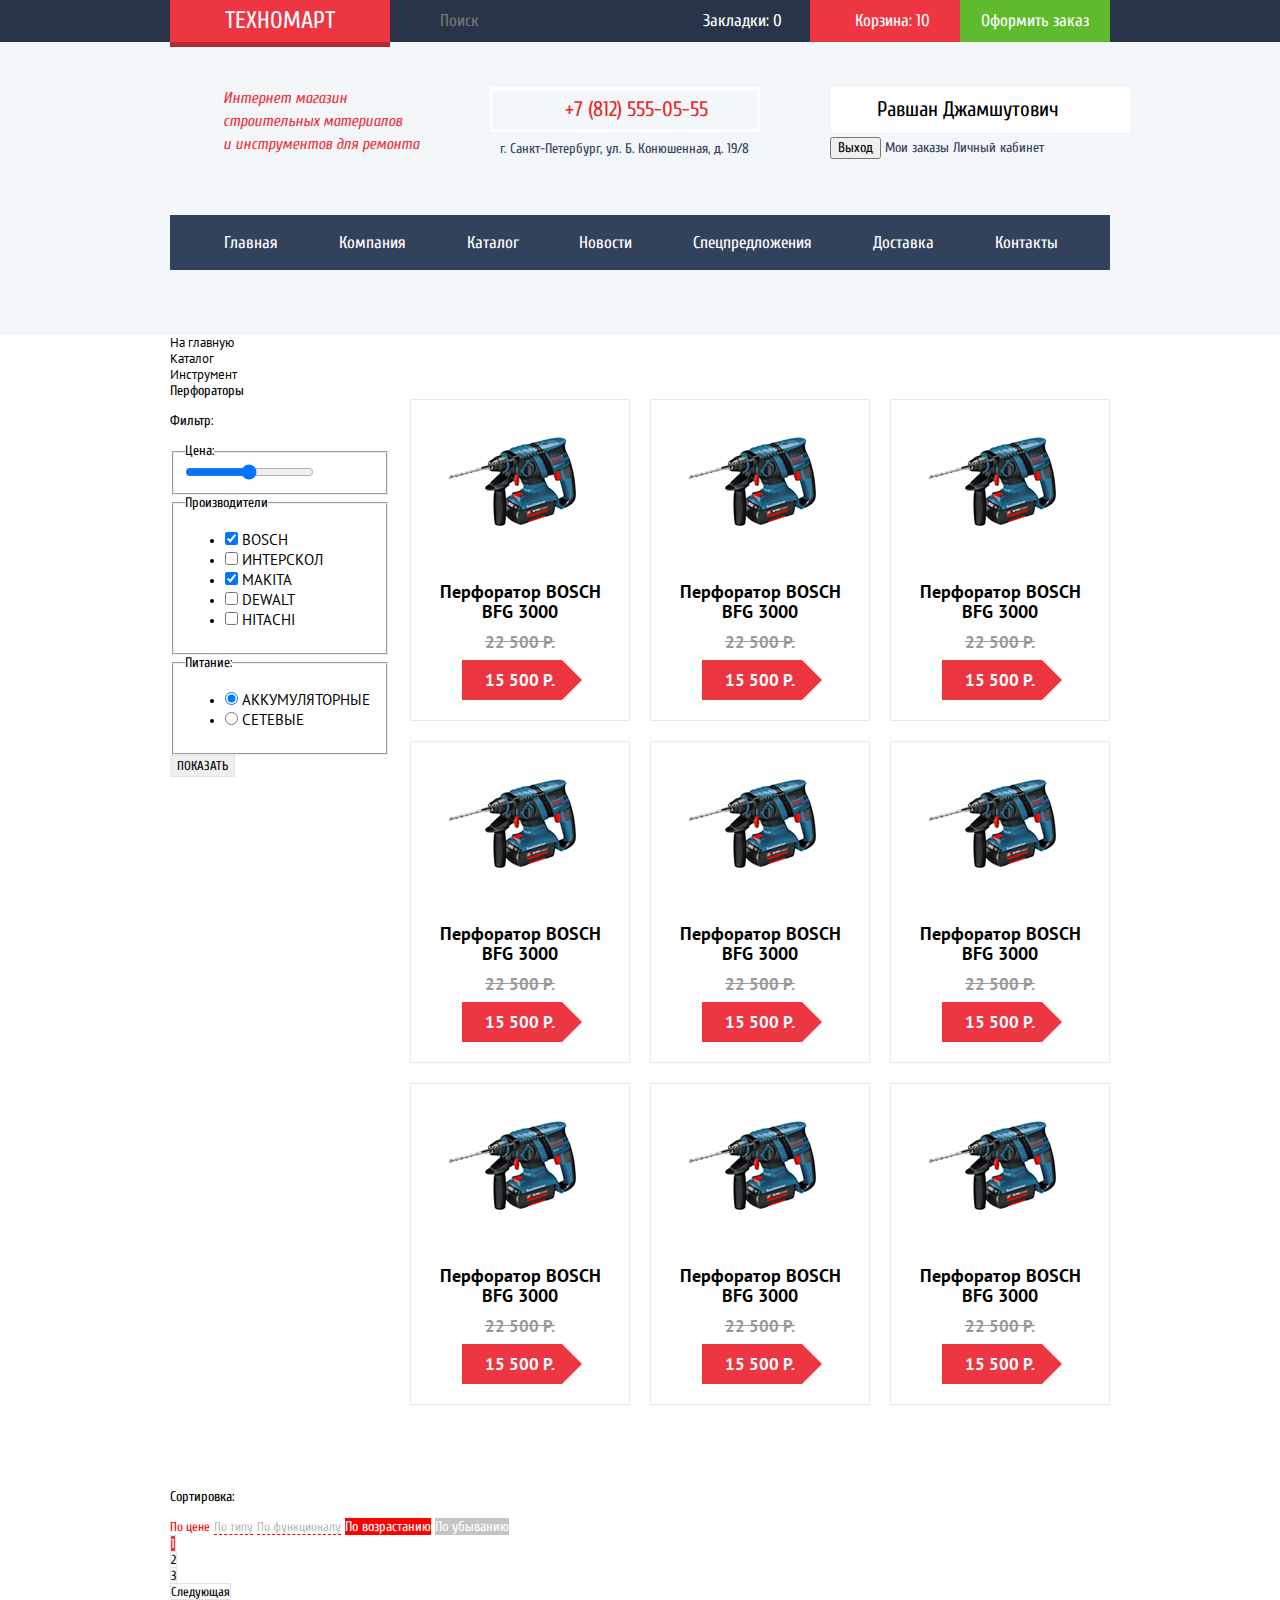
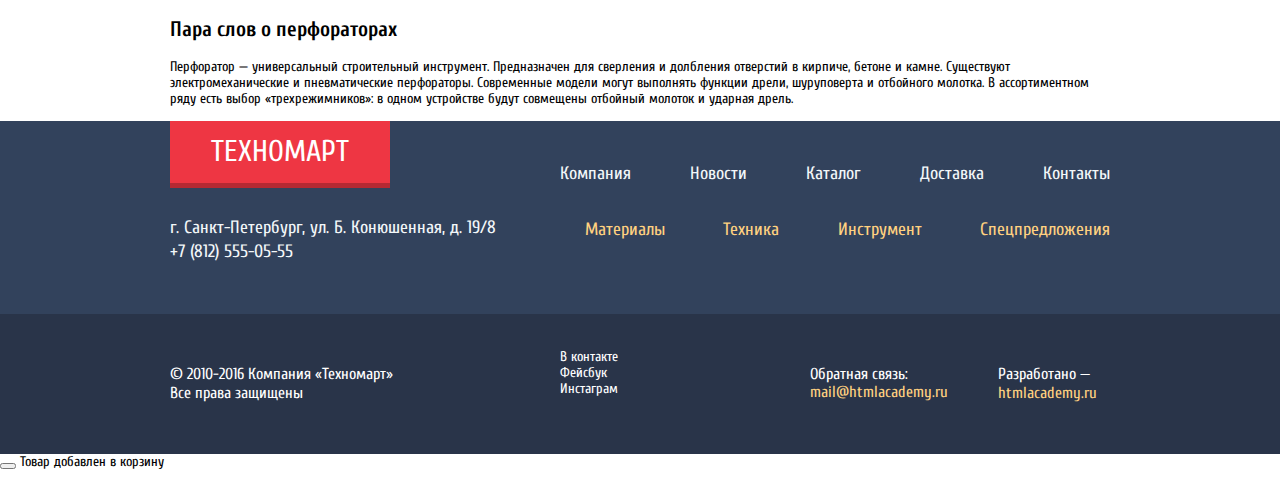
==== commit f0f0265a: "версия верстки на 07.04" ====
--- a/catalog.html
+++ b/catalog.html
@@ -309,53 +309,59 @@
    <footer class="footer">
      <div class="footer__info">
        <div class="container">
-         <a class="logo" href="#">Техномарт</a>
-         <ul class="site-navigation">
-           <li class="site-navigation__item"><a class="site-navigation__act" href="company.html" >Компания</a></li>
-           <li class="site-navigation__item"><a class="site-navigation__act" href="news.html">Новости</a></li>
-           <li class="site-navigation__item"><a class="site-navigation__act">Каталог</a></li>
-           <li class="site-navigation__item"><a class="site-navigation__act" href="delivery.html">Доставка</a></li>
-           <li class="site-navigation__item"><a class="site-navigation__act" href="contacts.html">Контакты</a></li>
-         </ul>
-         <p class="footer__adress">
-           г. Санкт-Петербург, ул. Б. Конюшенная, д. 19/8
-    +7 (812) 555-05-55
-         </p>
-         <ul class="category-navigation">
-           <li class="category-navigation__item"><a class="category-navigation__act" href="#">Материалы</a></li>
-           <li class="category-navigation__item"><a class="category-navigation__act" href="#">Техника</a></li>
-           <li class="category-navigation__item"><a class="category-navigation__act" href="#">Инструмент</a></li>
-           <li class="category-navigation__item"><a class="category-navigation__act" href="#">Спецпредложения</a></li>
-         </ul>
+         <div class="footer-left">
+           <a class="logo footer-logo" href="#">Техномарт</a>
+           <p class="footer__adress">
+               г. Санкт-Петербург, ул. Б. Конюшенная, д. 19/8<br>
+        +7 (812) 555-05-55
+           </p>
+         </div>
+         <div class="footer-right">
+           <ul class="site-navigation">
+             <li class="site-navigation__item"><a class="site-navigation__act" href="company.html">Компания</a></li>
+             <li class="site-navigation__item"><a class="site-navigation__act" href="news.html">Новости</a></li>
+             <li class="site-navigation__item"><a class="site-navigation__act" href="catalog.html">Каталог</a></li>
+             <li class="site-navigation__item"><a class="site-navigation__act" href="delivery.html">Доставка</a></li>
+             <li class="site-navigation__item"><a class="site-navigation__act" href="contacts.html">Контакты</a></li>
+           </ul>
+           <ul class="category-navigation">
+             <li class="category-navigation__item"><a class="category-navigation__act" href="#">Материалы</a></li>
+             <li class="category-navigation__item"><a class="category-navigation__act" href="#">Техника</a></li>
+             <li class="category-navigation__item"><a class="category-navigation__act" href="#">Инструмент</a></li>
+             <li class="category-navigation__item"><a class="category-navigation__act" href="#">Спецпредложения</a></li>
+           </ul>
+         </div>
        </div>
      </div>
      <div class="footer__acts">
        <div class="container">
          <p class="footer__desk">
-           © 2010-2016 Компания «Техномарт»
-    Все права защищены
+             © 2010-2016 Компания «Техномарт»
+      Все права защищены
          </p>
-          <div class="footer__socnetwork socnetwork-footer">
-            <ul class="socnetwork-footer__list">
-              <li class="socnetwork-footer__item">
-                <a class="socnetwork-footer__act" href="#">В контакте</a>
-              </li>
-              <li class="socnetwork-footer__item">
-                <a class="socnetwork-footer__act" href="#">Фейсбук</a>
-              </li>
-              <li class="socnetwork-footer__item">
-                <a class="socnetwork-footer__act" href="#">Инстаграм</a>
-              </li>
-            </ul>
-          </div>
-            <p class="footer__mail mail-footer">
-              Обратная связь:<br>
-              <a class="main-footer__act" href="#">mail@htmlacademy.ru</a>
-            </p>
-            <p class="footer__site site-footer">
-              Разработано —
-              <a class="site-footer__act" href="https://htmlacademy.ru/intensive/htmlcss">htmlacademy.ru</a>
-            </p>
+         <div class="footer__socnetwork socnetwork-footer">
+           <ul class="socnetwork-footer__list">
+             <li class="socnetwork-footer__item">
+               <a class="socnetwork-footer__act" href="#">В контакте</a>
+             </li>
+             <li class="socnetwork-footer__item">
+               <a class="socnetwork-footer__act" href="#">Фейсбук</a>
+             </li>
+             <li class="socnetwork-footer__item">
+               <a class="socnetwork-footer__act" href="#">Инстаграм</a>
+             </li>
+           </ul>
+         </div>
+         <div class="footer-sites">
+           <p class="footer__mail mail-footer">
+                Обратная связь:<br>
+             <a class="main-footer__act" href="#">mail@htmlacademy.ru</a>
+           </p>
+           <p class="footer__site site-footer">
+                Разработано —<br>
+             <a class="site-footer__act" href="https://htmlacademy.ru/intensive/htmlcss">htmlacademy.ru</a>
+           </p>
+         </div>
        </div>
      </div>
    </footer>
--- a/css/style.css
+++ b/css/style.css
@@ -177,21 +177,9 @@
   color: rgba(255, 255, 255, 0.6);
 }
 
-.inner-page .header__trash {
+.inner-page .header__trash a {
   background-color: #ee3643;
 }
-
-.header__booking:hover {
-  background-color: #5fbb2d;
-}
-
-.header__booking:active {
-  background-color: #518534;
-  color: rgba(255, 255, 255, 0.51);
-}
-
-
-
 
 .header__booking {
   background-color: #5fbb2d;
@@ -204,7 +192,14 @@
   display: inline-block;
 }
 
-
+.header__booking:hover {
+  background-color: #5fbb2d;
+}
+
+.header__booking:active {
+  background-color: #518534;
+  color: rgba(255, 255, 255, 0.51);
+}
 
 .header__bookmark {
   background-image: url("img/icon-bookmark.svg");
@@ -236,17 +231,6 @@
   color: rgba(255, 255, 255, 0.6);
 }
 
-.header__booking {
-  font: inherit;
-  background-color: #63a63e;
-  text-align: center;
-  color: white;
-  vertical-align: middle;
-  border: none;
-  font-size: 17px;
-  line-height: 18px;
-}
-
 .header__booking:hover {
   background-color: #5fbb2d;
 }
@@ -254,6 +238,8 @@
 .header__booking:active {
   background-color: #518534;
 }
+
+/* Начало heading */
 
 .heading {
   background-color: #f4f7f9;
@@ -272,8 +258,10 @@
   line-height: 23px;
   font-style: italic;
   color: #ee3643;
-  margin-left: 53px;
+  padding-left: 53px;
   margin-right: 20px;
+  margin-top: 0;
+  margin-bottom: 0;
 }
 
 .header__contacts {
@@ -760,13 +748,17 @@
 }
 
 .info {
-  background-color: white;
   margin-bottom: 85px;
   margin-top: 80px;
 }
 
+.info .container {
+  display: flex;
+}
+
 .info__company {
-  width: 540px;
+  width: 620px;
+  margin-right: 20px;
 }
 
 .info__title {
@@ -784,6 +776,8 @@
   font-size: 13px;
   line-height: 24px;
   font-family: "PT Sans", "Arial", sans-serif;
+  width: 540px;
+  margin-bottom: 25px;
 }
 
 .info__desk-first {
@@ -832,11 +826,12 @@
 }
 
 .info__map {
-
+  margin-bottom: 38px;
+  display: inline-block;
 }
 
 .modal-map {
-
+  display: none;
 }
 
 .info-contacts .info__btn {
@@ -937,6 +932,10 @@
   background-color: #293449;
   padding-top: 35px;
   padding-bottom: 35px;
+}
+
+.footer__acts .container {
+  display: flex;
 }
 
 .footer__desk {
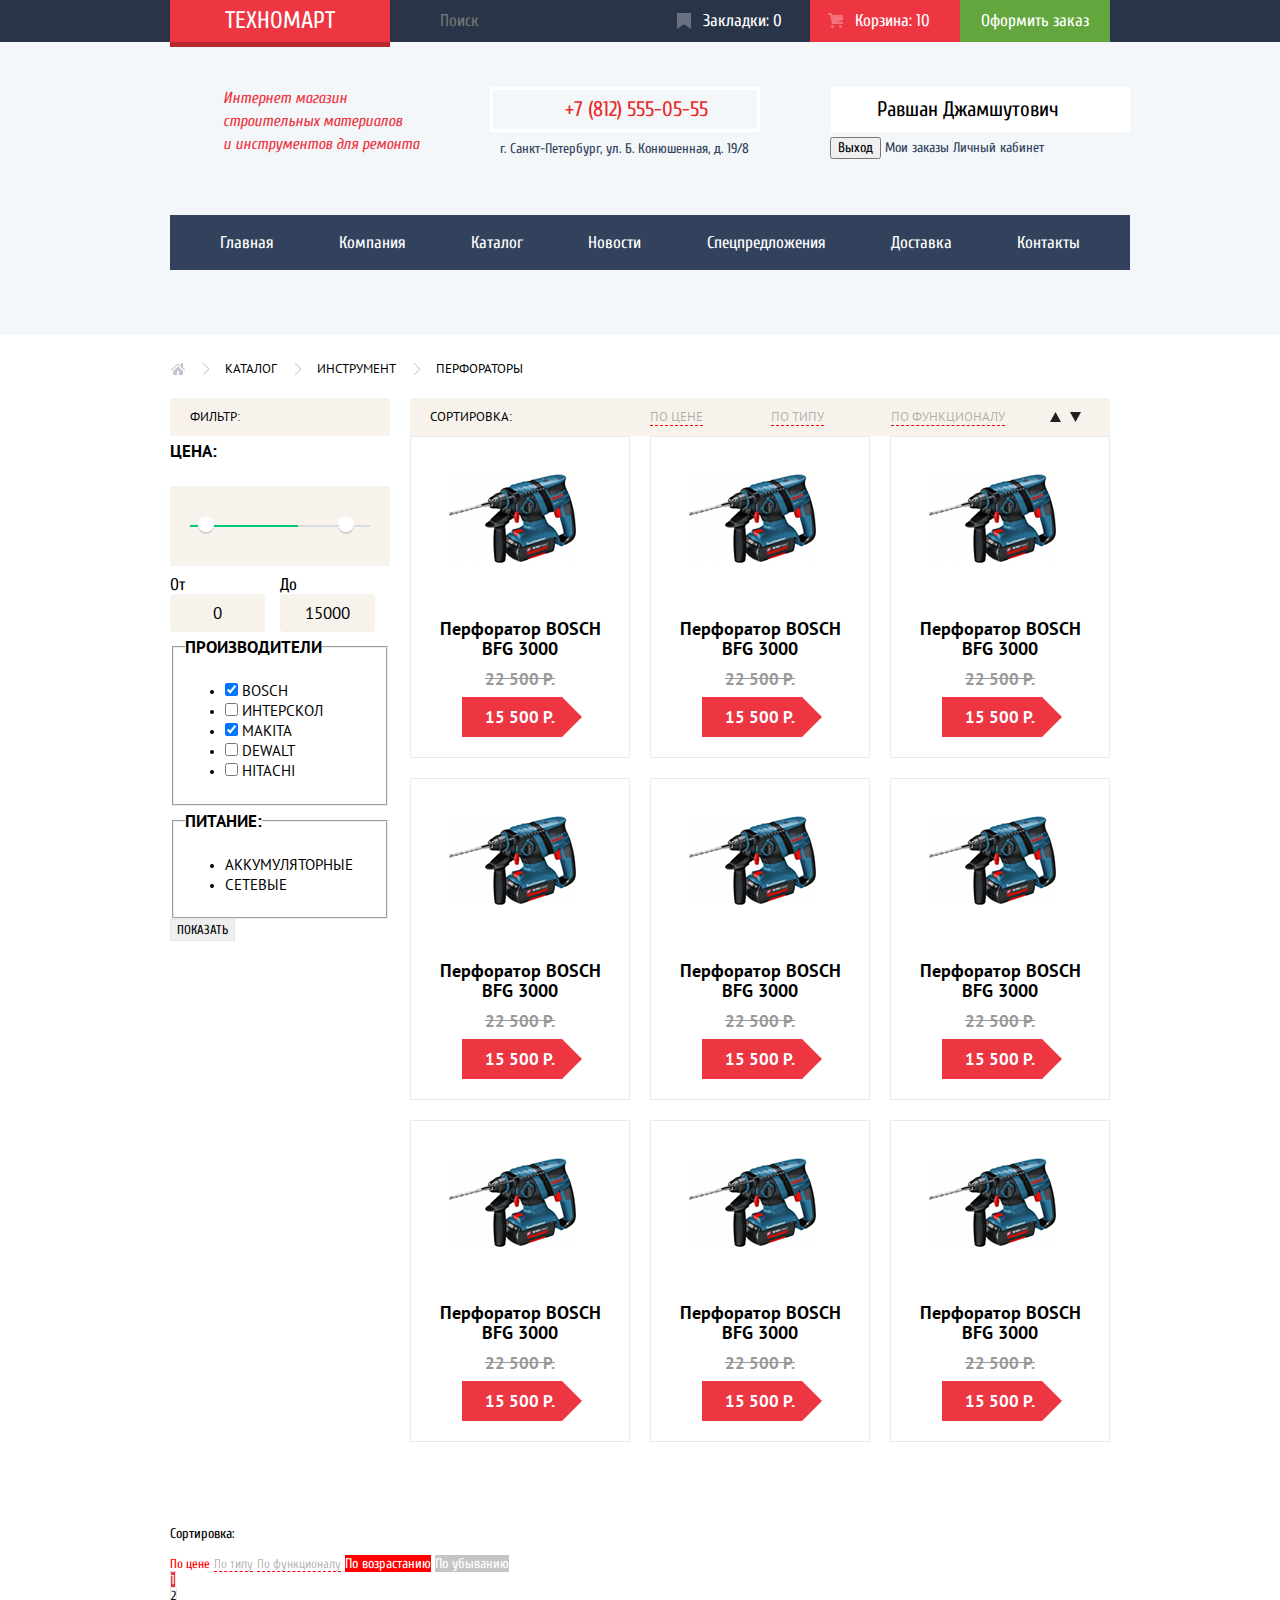
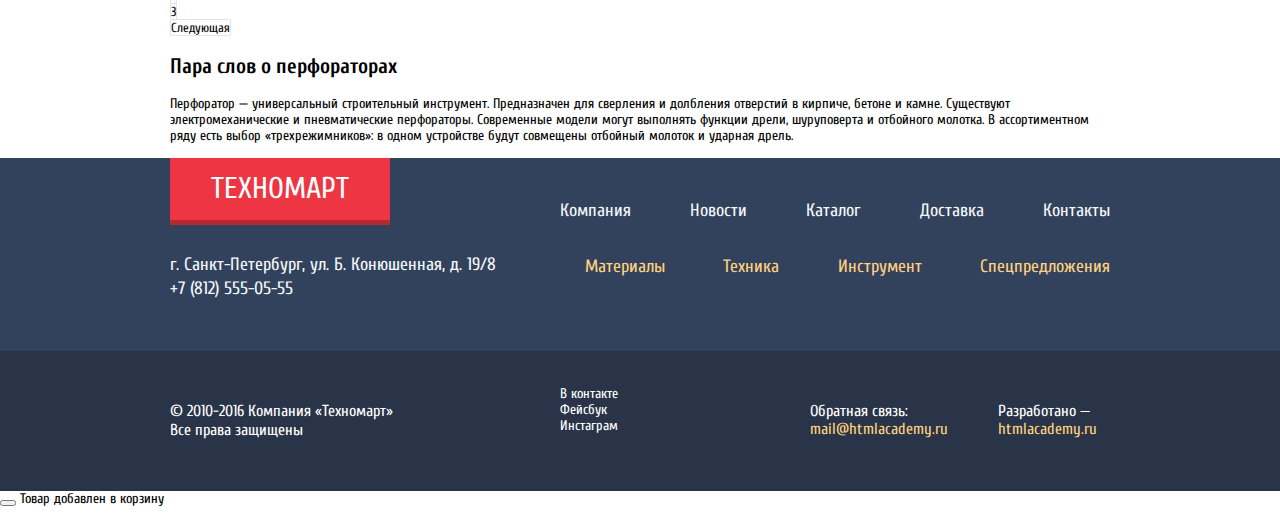
==== commit 1ab550bf: "Доделаны элементы над каталогом" ====
--- a/catalog.html
+++ b/catalog.html
@@ -91,30 +91,55 @@
     <main>
       <div class="container">
         <ul class="breadcrumbs">
-          <li class="breadcrumbs__item breadcrums__item--home">
-            <a href="index.html">На главную</a>
+          <li>
+            <a class="breadcrumbs-home" href="index.html"><span class="visually-hidden">На главную</span></a>
           </li>
-          <li class="breadcrumbs__item">
-            <a class="breadcrumbs__list" href="catalog.html">Каталог</a>
+          <li>
+            <a href="catalog.html">Каталог</a>
           </li>
-          <li class="breadcrumbs__item">
-            <a href="instrument.html">Инструмент</a>
+          <li>
+            <a href="#">Инструмент</a>
           </li>
-          <li class="breadcrumbs__item breadcrumbs__item--current">
-            Перфораторы
+          <li class="breadcrumbs-current">
+            <a>Перфораторы</a>
           </li>
         </ul>
         <div class="catalog-columns">
           <section class="filters">
-            <p class="filter-title">
-                Фильтр:
-            </p>
+            <div class="catalog-columns-title filter-title">
+                <p>Фильтр:</p>
+            </div>
             <form action="https://echo.htmlacademy.ru" method="get">
               <fieldset class="range">
                 <legend>
                   Цена:
                 </legend>
-                <input type="range" name="price" min="0" max="30000" step="3000">
+                <div class="range-filter">
+                  <div class="range-controls">
+                    <div class="scale">
+                      <div class="bar">
+
+                      </div>
+                    </div>
+                    <div class="toggle toggle-min">
+
+                    </div>
+                    <div class="toggle toggle-max">
+
+                    </div>
+                  </div>
+                  <div class="price-controls">
+                    <label class="min-price">
+                      От
+                      <input type="text" name="min-price" value="0">
+                    </label>
+                    <label class="max-price">
+                      До
+                      <input type="text" name="max-price" value="15000">
+                    </label>
+                  </div>
+                </div>
+                <!--<input type="range" name="price" min="0" max="30000" step="3000">-->
               </fieldset>
               <fieldset class="checkbox">
                 <legend>
@@ -164,6 +189,18 @@
             </form>
           </section>
           <section class="catalog">
+            <div class="catalog-columns-title filter-title">
+                <p>Сортировка:</p>
+                <ul class="sort-appellation-list">
+                  <li class="sort-appellation-current"><a href="#">По цене</a></li>
+                  <li><a href="#">По типу</a></li>
+                  <li><a href="#">По функционалу</a></li>
+                </ul>
+                <ul class="sort-direction-list">
+                  <li><a class="sort-direction-up sort-direction-up-current" href="#" aria-label="От меньшего к большему"></a></li>
+                  <li><a class="sort-direction-down" href="#" aria-label="От большего к меньшему"></a></li>
+                </ul>
+            </div>
             <ul class="catalog-list">
               <li class="catalog-item">
                 <div class="actions">
--- a/css/style.css
+++ b/css/style.css
@@ -12,6 +12,29 @@
      box-sizing: content-box;
 }
 
+img {
+  width: 100%;
+  height: auto;
+}
+
+.visually-hidden:not(:focus):not(:active),
+input[type="checkbox"].visually-hidden,
+input[type="radio"].visually-hidden {
+  position: absolute;
+
+  width: 1px;
+  height: 1px;
+  margin: -1px;
+  border: 0;
+  padding: 0;
+
+  white-space: nowrap;
+
+  clip-path: inset(100%);
+  clip: rect(0 0 0 0);
+  overflow: hidden;
+}
+
 body {
   margin: 0;
   padding: 0;
@@ -19,6 +42,7 @@
   font-weight: 400;
   background-color: white;
   font-size: 14px;
+
 }
 
 .container {
@@ -92,6 +116,12 @@
 .header__search {
   width: 270px;
 }
+
+.header__search {
+
+}
+
+
 
 .header__search form input[type="search"] {
   background-color: #293449;
@@ -103,6 +133,8 @@
   font-size: 17px;
   line-height: 18px;
   border: 0;
+  position: relative;
+
 }
 
 .header__search form input[type="search"]:hover {
@@ -115,12 +147,8 @@
   outline: none;
 }
 
-.header__search label {
-  background-image: url("img/icon-search.svg");
-  background-color:rgba(255, 255, 255, 0.3);
-  width: 17px;
-  height: 17px;
-}
+
+
 
 .header__search label:hover {
   background-color: rgb(255, 255, 255);
@@ -177,12 +205,37 @@
   color: rgba(255, 255, 255, 0.6);
 }
 
+.header__trash a {
+  position: relative;
+}
+
+.header__trash a::before {
+  content: "";
+  width: 15px;
+  height: 15px;
+  left: 18px;
+  top: 13px;
+  opacity: 0.3;
+  position: absolute;
+  background-image: url(../img/icon-cart.svg);
+  background-repeat: no-repeat;
+  background-position: 0 0;
+}
+
+.header__trash a:hover::before {
+  opacity: 1;
+}
+
+.header__trash a:active::before {
+  opacity: 0.5;
+}
+
 .inner-page .header__trash a {
   background-color: #ee3643;
 }
 
 .header__booking {
-  background-color: #5fbb2d;
+  background-color: #63a63e;
   font-size: 17px;
   line-height: 18px;
   padding-top: 12px;
@@ -202,8 +255,34 @@
 }
 
 .header__bookmark {
-  background-image: url("img/icon-bookmark.svg");
-  list-style: none;
+  list-style: none;
+  position: relative;
+}
+
+.header__bookmark a {
+  position: relative;
+}
+
+.header__bookmark a::before {
+  content: "";
+  width: 14px;
+  height: 16px;
+  left: 17px;
+  top: 13px;
+  opacity: 0.3;
+  position: absolute;
+  background-image: url(../img/icon-bookmark.svg);
+  background-repeat: no-repeat;
+  background-position: 0 0;
+}
+
+.header__bookmark a:hover::before {
+  opacity: 1;
+}
+
+.header__bookmark a:active::before,
+.header__bookmark a:focus::before {
+  opacity: 0.5;
 }
 
 .header__acts:hover {
@@ -305,8 +384,9 @@
   padding-top: 12px;
   padding-bottom: 12px;
   padding-left: 48px;
-  margin-right: 10px;
-  width: 118px;
+  margin-right: 6px;
+  width: 120px;
+  position: relative;
 }
 
 .userblock__btn-registration {
@@ -314,7 +394,25 @@
   padding-bottom: 12px;
   padding-left: 24px;
   margin-right: 0px;
-  width: 148px;
+  width: 150px;
+  position: static;
+}
+
+.userblock-enter::before {
+  content: "";
+  width: 20px;
+  height: 17px;
+  left: 14px;
+  top: 14px;
+  opacity: 0.3;
+  position: absolute;
+  background-image: url(../img/icon-login.svg);
+  background-repeat: no-repeat;
+  background-position: 0 0;
+}
+
+.userblock-enter:hover::before {
+  opacity: 1;
 }
 
 .userblock__btn:hover {
@@ -329,17 +427,21 @@
 
 .main-navigation {
   background-color: #32425c;
-  padding-left: 54px;
-  padding-right: 52px;
+  padding-left: 20px;
+  padding-right: 20px;
+  width: 960px;
 
 
 }
 
 .main-navigation__list {
     list-style: none;
+
+
     padding: 0;
     margin: 0;
     display: flex;
+    flex-wrap: wrap;
     justify-content: space-between;
 }
 
@@ -347,8 +449,11 @@
   color: white;
   font-size: 17px;
   line-height: 17px;
-  padding: 19px 0;
-  display: inline-block;
+  display: block;
+  padding-left: 30px;
+  padding-right: 30px;
+  padding-top: 19px;
+  padding-bottom: 19px;
 }
 
 .main-navigation__list li:active {
@@ -843,6 +948,7 @@
 
 footer {
   background-color: #32425c;
+
 }
 
 .footer__info {
@@ -1019,6 +1125,20 @@
 .breadcrumbs__item--home a {
 
 }
+
+.filter-title {
+  font-family: "PT Sans", "Arial", sans-serif;
+  font-size: 13px;
+  line-height: 18px;
+  color: black;
+  text-transform: uppercase;
+  padding-top: 10px;
+  padding-bottom: 10px;
+  background-color: #f7f3ec;
+  padding-left: 20px;
+}
+
+.catalog-
 
 .catalog__title {
   font-size: 30px;
@@ -1164,11 +1284,76 @@
   margin-bottom: 5px;
 }
 
+.inner-page main .container {
+  padding-top: 25px;
+}
+
 .breadcrumbs {
-  list-style: none;
-  padding: 0;
-  margin: 0;
-}
+  font-family: 'PT Sans', Arial, sans-serif;
+  font-size: 13px;
+  line-height: 18px;
+  display: flex;
+  margin: 0;
+  padding: 0;
+  list-style: none;
+  text-transform: uppercase;
+  justify-content: flex-start;
+  flex-wrap: wrap;
+  margin-bottom: 20px;
+}
+
+.breadcrumbs li {
+  padding-right: 25px;
+  margin-right: 15px;
+  position: relative;
+}
+
+.breadcrumbs li::after {
+  content: "";
+  background-image: url(../img/icon-right-small.svg);
+  background-repeat: no-repeat;
+  background-position: 0 0;
+  width: 8px;
+  height: 12px;
+
+  position: absolute;
+  top: 3px;
+  right: 0px;
+}
+
+.breadcrumbs li:last-child {
+  margin-right: 0px;
+}
+
+.breadcrumbs a {
+  color: black;
+}
+
+.breadcrumbs-home {
+  position: relative;
+  display: block;
+  width: 20px;
+  margin-right: -5px;
+}
+
+.breadcrumbs-home::before {
+  position: absolute;
+  top: 3px;
+  left: 0;
+  width: 15px;
+  height: 12px;
+  content: '';
+  background-image: url(../img/icon-home.svg);
+  background-repeat: no-repeat;
+  background-position: 0 0;
+}
+
+
+.breadcrumbs-current::after {
+  display: none;
+}
+
+
 
 .filters {
   width: 220px;
@@ -1198,6 +1383,181 @@
   flex-wrap: wrap;
 }
 
+.range {
+  margin: 0;
+  padding: 0;
+  border: none;
+    width: 220px;
+}
+
+.range-filter {
+  width: 220px;
+  margin-top: 20px;
+}
+
+fieldset legend {
+  font-family: "PT Sans", "Arial", sans-serif;
+  font-size: 17px;
+  font-weight: bold;
+  line-height: 30px;
+  text-transform: uppercase;
+}
+
+.range-controls {
+  height: 80px;
+  background-color: #f7f3ec;
+  margin-bottom: 10px;
+    padding-top: 39px;
+    padding-left: 20px;
+    padding-right: 20px;
+    position: relative;
+}
+
+.range-controls .scale {
+  height: 2px;
+  background-color: #d7dcde;
+}
+
+.scale .bar  {
+  height: 2px;
+  background-color: #00ca74;
+  width: 60%
+}
+
+.range-controls .toggle {
+  position: absolute;
+  top: 30px;
+  left: 20px;
+  width: 4px;
+  height: 4px;
+  padding: 0;
+  border: 8px solid white;
+  background-color: #ababab;
+  border-radius: 50%;
+  box-shadow: 0 2px 1px 0 #cfcfcf;
+  cursor: pointer;
+}
+
+.range-controls .toggle-min {
+  left: 28px;
+}
+
+.range-controls .toggle-max {
+  left: 168px;
+}
+
+.price-controls {
+  font-size: 0;
+}
+
+.price-controls label {
+  display: inline-block;
+  width: 50%;
+  font-size: 17px;
+  line-height: 18px;
+
+}
+
+.price-controls input {
+  width: 95px;
+  padding: 10px 20px;
+  font-family: "PT Sans", Arial, sans-serif;
+  font-size: 17px;
+  line-height: 18px;
+  border: none;
+  text-align: center;
+  color: black;
+  background-color: #f7f3ec;
+  border-radius: 4px;
+  margin: auto;
+}
+
+/* Блок над каталогом */
+
+.catalog-columns-title {
+  display: flex;
+  padding-left: 20px;
+  border-radius: 2px;
+  justify-content: flex-start;
+  flex-wrap: wrap;
+}
+
+.catalog-columns-title p {
+  margin: 0;
+  width: 200px;
+  margin-right: 20px;
+}
+
+.sort-appellation-list {
+  list-style: none;
+  display: flex;
+  padding: 0;
+  margin: 0;
+  width: 380px;
+  margin-right: 20px;
+  padding-right: 25px;
+  justify-content: space-between;
+}
+
+.sort-direction-list li {
+
+}
+
+.sort-direction-list {
+  display: flex;
+  padding: 0;
+  margin: 0;
+  list-style: none;
+  position: relative;
+}
+
+.sort-direction-up {
+  background-image: url(../img/icon-up-dir.svg);
+  width: 11px;
+  height: 10px;
+  background-repeat: no-repeat;
+  background-position: 0 0;
+  display: inline-block;
+  position: absolute;
+  top: 4px;
+
+
+}
+
+.sort-direction-down {
+  background-image: url(../img/icon-down-dir.svg);
+  width: 11px;
+  height: 10px;
+  background-repeat: no-repeat;
+  background-position: 0 0;
+  display: inline-block;
+  position: absolute;
+  top: 4px;
+  left: 20px;
+  border-bottom: 0px;
+}
+
+
+
+
+
+.sort-appellation-list li a {
+  color: rgba(0, 0, 0, 0.3);
+  border-bottom: 1px dashed red;
+}
+
+.sort-appellation-list li a:hover {
+  color: black;
+  border-bottom: 1px solid red;
+}
+
+
+
+.sort-appellation-list li a:focus {
+  color: red;
+  border-bottom: none;
+}
+
 
 
 
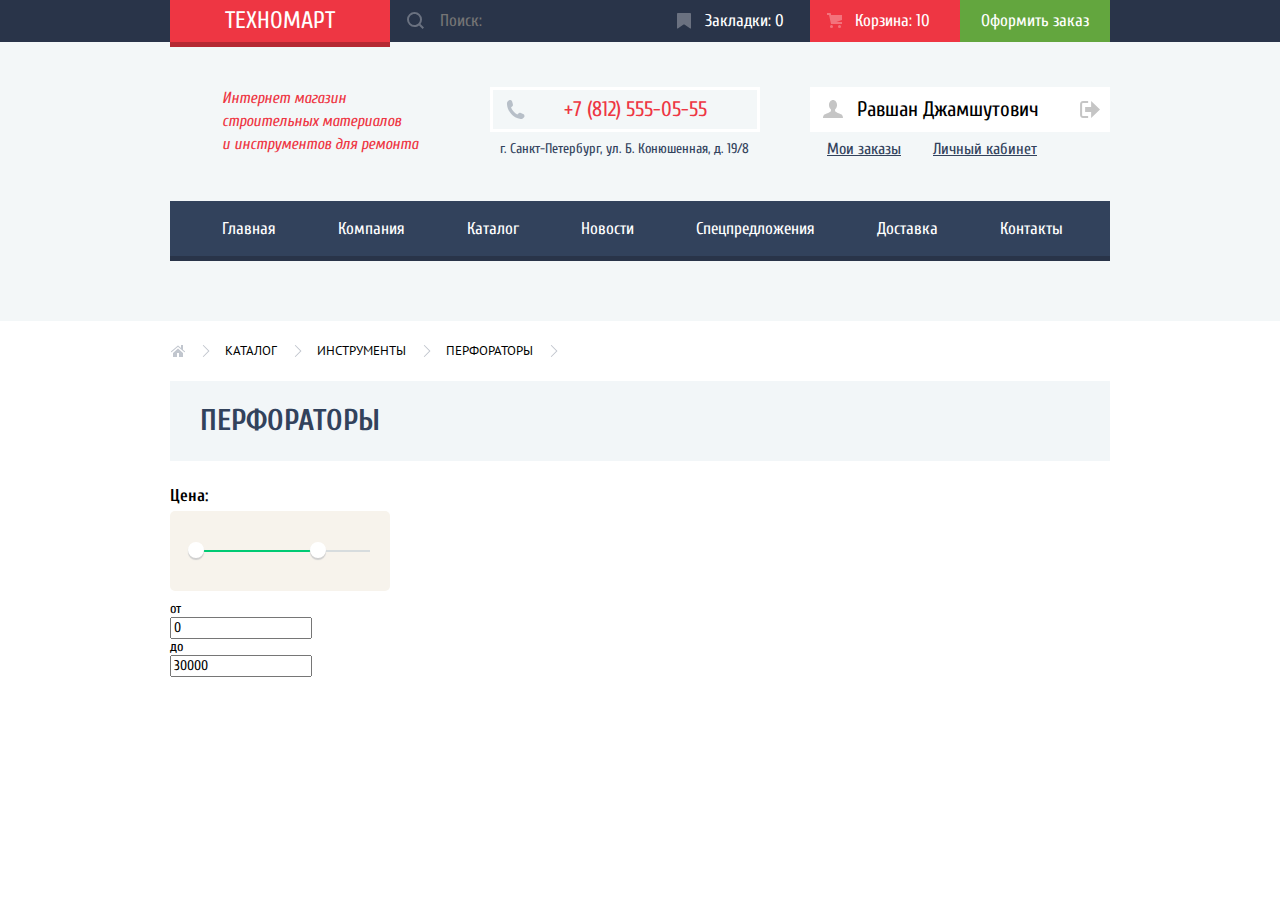
==== commit 23406f9d: "New" ====
--- a/catalog.html
+++ b/catalog.html
@@ -1,5 +1,5 @@
 <!DOCTYPE html>
-<html lang="ru">
+<html lang="en">
 <head>
   <meta charset="UTF-8">
   <title>Каталог</title>
@@ -8,411 +8,131 @@
   <link rel="stylesheet" href="css/style.css">
 </head>
 <body class="inner-page">
-  <header class="header" id="header">
-    <div class="header__cap">
+  <header>
+    <div class="topheader">
       <div class="container">
-        <a class="logo" href="index.html" >Техномарт</a>
-        <div class="header__search">
-          <form action="https://echo.htmlacademy.ru" method="get">
-            <input type="search" name="search" id="search" placeholder="Поиск">
-            <label for="search"></label>
-          </form>
+        <a class="logo topheader__logo" href="index.html">Техномарт</a>
+        <form class="topheader__search" action="https://echo.htmlacademy.ru" method="get">
+          <input type="search" name="search" id="topheader-search" placeholder="Поиск:">
+          <span class="search-icon"></span>
+        </form>
+        <ul class="topheader__list">
+          <li>
+            <a href="#">Закладки: 0</a>
+          </li>
+          <li>
+            <a href="#">Корзина: 10</a>
+          </li>
+          <li>
+            <a href="#">Оформить заказ</a>
+          </li>
+        </ul>
+      </div>
+    </div>
+    <div class="bottomheader">
+      <div class="container">
+        <div class="infoheader">
+          <p class="infoheader__desc">
+            Интернет магазин<br>
+            строительных материалов<br>
+            и инструментов для ремонта
+          </p>
+          <div class="infoheader__contacts">
+            <a class="infoheader__nummer" href="tel:+78125550555">
+              +7 (812) 555-05-55
+            </a>
+            <p class="infoheader__adress">
+              г. Санкт-Петербург, ул. Б. Конюшенная, д. 19/8
+            </p>
+          </div>
+          <div class="infoheader__user">
+            <a class="user" href="catalog.html">Равшан Джамшутович</a>
+            <ul>
+              <li>
+                <a href="#">Мои заказы</a>
+              </li>
+              <li>
+                <a href="#">Личный кабинет</a>
+              </li>
+            </ul>
+          </div>
         </div>
-        <div class="header__acts">
+        <nav class="main-navigation">
           <ul>
-            <li class="header__bookmark">
-              <span></span>
-              <a href="#">Закладки: 0</a>
+            <li>
+              <a href="index.html">Главная</a>
             </li>
-            <li class="header__trash">
-              <span></span>
-              <a href="#">Корзина: 10 </a>
+            <li>
+              <a href="#">Компания</a>
+            </li>
+            <li>
+              <a href="catalog.html">Каталог</a>
+            </li>
+            <li>
+              <a href="#">Новости</a>
+            </li>
+            <li>
+              <a href="#">Спецпредложения</a>
+            </li>
+            <li>
+              <a href="#">Доставка</a>
+            </li>
+            <li>
+              <a href="#">Контакты</a>
             </li>
           </ul>
-        </div>
-        <a class="header__booking" href="#">Оформить заказ</a>
+        </nav>
       </div>
     </div>
-    <div class="heading">
-      <div class="container">
-        <div class="heading-info">
-          <p class="header__desc">
-             Интернет магазин<br>
-             строительных материалов<br>
-             и инструментов для ремонта
-           </p>
-          <div class="header__contacts">
-             <a class="header__nummer" href="tel:+78125550555">
-               +7 (812) 555-05-55
-             </a>
-            <p class="header__adress">
-                г. Санкт-Петербург, ул. Б. Конюшенная, д. 19/8
-            </p>
-          </div>
-          <div class="userblock">
-            <a class="userblock__loged" href="catalog.html">
-              Равшан Джамшутович
-            </a>
-            <a class="userblock__exit" href="profile.html/logout.html" aria-label="exit"></a>
-            <button type="button" class="userblock__exit">Выход</button>
-            <a href="#" class="userblock__personal-link">Мои заказы</a>
-            <a href="#" class="userblock__personal-link">Личный кабинет</a>
+  </header>
+  <main>
+    <div class="container">
+      <ul class="breadcrumbs">
+        <li>
+          <a class="breadcrumbs-home" href="index.html">На главную</a>
+        </li>
+        <li>
+          <a href="catalog.html">Каталог</a>
+        </li>
+        <li>
+          <a href="#">Инструменты</a>
+        </li>
+        <li>
+          <a class="breadcrumbs-current" href="#">Перфораторы</a>
+        </li>
+      </ul>
+      <div class="insert">
+        <h2 class="insert__title">Перфораторы</h2>
+      </div>
+      <div class="catalog-columns">
+        <div class="filter">
+          <form method="get" action="https://echo.htmlacademy.ru">
+            <fieldset class="filter-item">
+              <legend>Цена:</legend>
+              <div class="range-filter">
+                <div class="range-controls">
+                  <div class="scale">
+                    <div class="bar">
+
+                    </div>
+                  </div>
+                  <div class="toggle toggle-min"></div>
+                  <div class="toggle toggle-max"></div>
+                </div>
+                <div class="price-controls">
+                  <label class="min-price">от <input name="min-price" type="text" value="0"></label>
+                  <label class="max-price">до <input name="max-price" type="text" value="30000"></label>
+                </div>
+              </div>
+            </fieldset>
+          </form>
+
         </div>
-      </div>
-          <nav class="main-navigation">
-            <ul class="main-navigation__list">
-              <li class="main-navigation__item">
-                <a class="main-navigation__link" href="index.html">Главная</a>
-              </li>
-              <li class="main-navigation__item">
-                <a class="main-navigation__link" href="#">Компания</a>
-              </li>
-              <li class="main-navigation__item">
-                <a class="main-navigation__link" href="catalog.html">Каталог</a>
-              </li>
-              <li class="main-navigation__item">
-                <a class="main-navigation__link" href="#">Новости</a>
-              </li>
-              <li class="main-navigation__item">
-                <a class="main-navigation__link" href="#">Спецпредложения</a>
-              </li>
-              <li class="main-navigation__item">
-                <a class="main-navigation__link" href="#">Доставка</a>
-              </li>
-              <li class="main-navigation__item">
-                <a class="main-navigation__link" href="#">Контакты</a>
-              </li>
-            </ul>
-          </nav>
+        <div class="catalog">
+
         </div>
       </div>
     </div>
-    </header>
-    <main>
-      <div class="container">
-        <ul class="breadcrumbs">
-          <li>
-            <a class="breadcrumbs-home" href="index.html"><span class="visually-hidden">На главную</span></a>
-          </li>
-          <li>
-            <a href="catalog.html">Каталог</a>
-          </li>
-          <li>
-            <a href="#">Инструмент</a>
-          </li>
-          <li class="breadcrumbs-current">
-            <a>Перфораторы</a>
-          </li>
-        </ul>
-        <div class="catalog-columns">
-          <section class="filters">
-            <div class="catalog-columns-title filter-title">
-                <p>Фильтр:</p>
-            </div>
-            <form action="https://echo.htmlacademy.ru" method="get">
-              <fieldset class="range">
-                <legend>
-                  Цена:
-                </legend>
-                <div class="range-filter">
-                  <div class="range-controls">
-                    <div class="scale">
-                      <div class="bar">
-
-                      </div>
-                    </div>
-                    <div class="toggle toggle-min">
-
-                    </div>
-                    <div class="toggle toggle-max">
-
-                    </div>
-                  </div>
-                  <div class="price-controls">
-                    <label class="min-price">
-                      От
-                      <input type="text" name="min-price" value="0">
-                    </label>
-                    <label class="max-price">
-                      До
-                      <input type="text" name="max-price" value="15000">
-                    </label>
-                  </div>
-                </div>
-                <!--<input type="range" name="price" min="0" max="30000" step="3000">-->
-              </fieldset>
-              <fieldset class="checkbox">
-                <legend>
-                  Производители
-                </legend>
-                <ul>
-                  <li class="filter-option">
-                    <input class="filter-input filter-input-checkbox" type="checkbox" name="manufacturer" id="Bosch" checked>
-                    <label for="Bosch">Bosch</label>
-                  </li>
-                  <li class="filter-option">
-                    <input class="filter-input filter-input-checkbox" type="checkbox" name="manufacturer" id="Interscol">
-                    <label for="Interscol">Интерскол</label>
-                  </li>
-                  <li class="filter-option">
-                    <input class="filter-input filter-input-checkbox" type="checkbox" name="manufacturer" id="Makita" checked>
-                    <label for="Makita">Makita</label>
-                  </li>
-                  <li class="filter-option">
-                    <input class="filter-input filter-input-checkbox" type="checkbox" name="manufacturer" id="Dewalt">
-                    <label for="Dewalt">Dewalt</label>
-                  </li>
-                  <li class="filter-option">
-                    <input class="filter-input filter-input-checkbox" type="checkbox" name="manufacturer" id="Hitachi">
-                    <label for="Hitachi">Hitachi</label>
-                  </li>
-                </ul>
-              </fieldset>
-              <fieldset class="radio">
-                <legend>
-                  Питание:
-                </legend>
-                <ul>
-                  <li class="filter-option">
-                    <input checked class="visually-hidden filter-input filter-input-radio" type="radio" id="accu" name="charge" value="accu">
-                    <label for="accu">Аккумуляторные</label>
-                  </li>
-                  <li class="filter-option">
-                    <input  class="visually-hidden filter-input filter-input-radio" type="radio" id="network" name="charge" value="network">
-                    <label for="network">Сетевые</label>
-                  </li>
-                </ul>
-              </fieldset>
-              <button class="filter-button" type="submit" name="button">
-                Показать
-              </button>
-            </form>
-          </section>
-          <section class="catalog">
-            <div class="catalog-columns-title filter-title">
-                <p>Сортировка:</p>
-                <ul class="sort-appellation-list">
-                  <li class="sort-appellation-current"><a href="#">По цене</a></li>
-                  <li><a href="#">По типу</a></li>
-                  <li><a href="#">По функционалу</a></li>
-                </ul>
-                <ul class="sort-direction-list">
-                  <li><a class="sort-direction-up sort-direction-up-current" href="#" aria-label="От меньшего к большему"></a></li>
-                  <li><a class="sort-direction-down" href="#" aria-label="От большего к меньшему"></a></li>
-                </ul>
-            </div>
-            <ul class="catalog-list">
-              <li class="catalog-item">
-                <div class="actions">
-                  <a href="#" class="buy">Купить</a>
-                  <a href="#" class="bookmark">В закладки</a>
-                </div>
-                <div class="image">
-                  <img src="img/b3000.png" alt="Bfg 3000" width="216" height="170">
-                </div>
-                <div class="title">Перфоратор BOSCH BFG 3000</div>
-                <div class="discount">22 500 Р.</div>
-                <div class="price">15 500 Р.</div>
-              </li>
-              <li class="catalog-item">
-                <div class="actions">
-                  <a href="#" class="buy">Купить</a>
-                  <a href="#" class="bookmark">В закладки</a>
-                </div>
-                <div class="image">
-                  <img src="img/b3000.png" alt="Bfg 3000" width="216" height="170">
-                </div>
-                <div class="title">Перфоратор BOSCH BFG 3000</div>
-                <div class="discount">22 500 Р.</div>
-                <div class="price">15 500 Р.</div>
-              </li>
-              <li class="catalog-item">
-                <div class="actions">
-                  <a href="#" class="buy">Купить</a>
-                  <a href="#" class="bookmark">В закладки</a>
-                </div>
-                <div class="image">
-                  <img src="img/b3000.png" alt="Bfg 3000" width="216" height="170">
-                </div>
-                <div class="title">Перфоратор BOSCH BFG 3000</div>
-                <div class="discount">22 500 Р.</div>
-                <div class="price">15 500 Р.</div>
-              </li>
-              <li class="catalog-item">
-                <div class="actions">
-                  <a href="#" class="buy">Купить</a>
-                  <a href="#" class="bookmark">В закладки</a>
-                </div>
-                <div class="image">
-                  <img src="img/b3000.png" alt="Bfg 3000" width="216" height="170">
-                </div>
-                <div class="title">Перфоратор BOSCH BFG 3000</div>
-                <div class="discount">22 500 Р.</div>
-                <div class="price">15 500 Р.</div>
-              </li>
-              <li class="catalog-item">
-                <div class="actions">
-                  <a href="#" class="buy">Купить</a>
-                  <a href="#" class="bookmark">В закладки</a>
-                </div>
-                <div class="image">
-                  <img src="img/b3000.png" alt="Bfg 3000" width="216" height="170">
-                </div>
-                <div class="title">Перфоратор BOSCH BFG 3000</div>
-                <div class="discount">22 500 Р.</div>
-                <div class="price">15 500 Р.</div>
-              </li>
-              <li class="catalog-item">
-                <div class="actions">
-                  <a href="#" class="buy">Купить</a>
-                  <a href="#" class="bookmark">В закладки</a>
-                </div>
-                <div class="image">
-                  <img src="img/b3000.png" alt="Bfg 3000" width="216" height="170">
-                </div>
-                <div class="title">Перфоратор BOSCH BFG 3000</div>
-                <div class="discount">22 500 Р.</div>
-                <div class="price">15 500 Р.</div>
-              </li>
-              <li class="catalog-item">
-                <div class="actions">
-                  <a href="#" class="buy">Купить</a>
-                  <a href="#" class="bookmark">В закладки</a>
-                </div>
-                <div class="image">
-                  <img src="img/b3000.png" alt="Bfg 3000" width="216" height="170">
-                </div>
-                <div class="title">Перфоратор BOSCH BFG 3000</div>
-                <div class="discount">22 500 Р.</div>
-                <div class="price">15 500 Р.</div>
-              </li>
-              <li class="catalog-item">
-                <div class="actions">
-                  <a href="#" class="buy">Купить</a>
-                  <a href="#" class="bookmark">В закладки</a>
-                </div>
-                <div class="image">
-                  <img src="img/b3000.png" alt="Bfg 3000" width="216" height="170">
-                </div>
-                <div class="title">Перфоратор BOSCH BFG 3000</div>
-                <div class="discount">22 500 Р.</div>
-                <div class="price">15 500 Р.</div>
-              </li>
-              <li class="catalog-item">
-                <div class="actions">
-                  <a href="#" class="buy">Купить</a>
-                  <a href="#" class="bookmark">В закладки</a>
-                </div>
-                <div class="image">
-                  <img src="img/b3000.png" alt="Bfg 3000" width="216" height="170">
-                </div>
-                <div class="title">Перфоратор BOSCH BFG 3000</div>
-                <div class="discount">22 500 Р.</div>
-                <div class="price">15 500 Р.</div>
-              </li>
-            </ul>
-            <ul class="pagination-list">
-
-            </ul>
-          </section>
-        </div>
-            <div class="sort">
-              <p class="sort__title">
-                Сортировка:
-              </p>
-              <a class="sort__appellation sort__appellation-current" href="#">По цене</a>
-              <a class="sort__appellation" href="#">По типу</a>
-              <a class="sort__appellation" href="#">По функционалу</a>
-              <a class="sort__course sort__course-current" href="#">По возрастанию</a>
-              <a class="sort__course" href="#">По убыванию</a>
-            </div>
-         <ul class="pagination-list">
-           <li class="pagination-item pagination-item-current"><a>1</a></li>
-           <li class="pagination-item"><a href="#">2</a></li>
-           <li class="pagination-item"><a href="#">3</a></li>
-           <li class="pagination-item pagination-item-next"><a href="#">Следующая</a></li>
-         </ul>
-       <section class="add-information">
-         <h2 class="add-information__title">
-           Пара слов о перфораторах
-         </h2>
-         <p class="add-information__desk">
-           Перфоратор — универсальный строительный инструмент. Предназначен для сверления и долбления отверстий в кирпиче, бетоне и камне.
-    Существуют электромеханические и пневматические перфораторы. Современные модели могут выполнять функции дрели, шуруповерта и отбойного молотка. В ассортиментном ряду есть выбор «трехрежимников»: в одном устройстве будут совмещены отбойный молоток и ударная дрель.
-         </p>
-       </section>
-      </div>
-   </main>
-   <footer class="footer">
-     <div class="footer__info">
-       <div class="container">
-         <div class="footer-left">
-           <a class="logo footer-logo" href="#">Техномарт</a>
-           <p class="footer__adress">
-               г. Санкт-Петербург, ул. Б. Конюшенная, д. 19/8<br>
-        +7 (812) 555-05-55
-           </p>
-         </div>
-         <div class="footer-right">
-           <ul class="site-navigation">
-             <li class="site-navigation__item"><a class="site-navigation__act" href="company.html">Компания</a></li>
-             <li class="site-navigation__item"><a class="site-navigation__act" href="news.html">Новости</a></li>
-             <li class="site-navigation__item"><a class="site-navigation__act" href="catalog.html">Каталог</a></li>
-             <li class="site-navigation__item"><a class="site-navigation__act" href="delivery.html">Доставка</a></li>
-             <li class="site-navigation__item"><a class="site-navigation__act" href="contacts.html">Контакты</a></li>
-           </ul>
-           <ul class="category-navigation">
-             <li class="category-navigation__item"><a class="category-navigation__act" href="#">Материалы</a></li>
-             <li class="category-navigation__item"><a class="category-navigation__act" href="#">Техника</a></li>
-             <li class="category-navigation__item"><a class="category-navigation__act" href="#">Инструмент</a></li>
-             <li class="category-navigation__item"><a class="category-navigation__act" href="#">Спецпредложения</a></li>
-           </ul>
-         </div>
-       </div>
-     </div>
-     <div class="footer__acts">
-       <div class="container">
-         <p class="footer__desk">
-             © 2010-2016 Компания «Техномарт»
-      Все права защищены
-         </p>
-         <div class="footer__socnetwork socnetwork-footer">
-           <ul class="socnetwork-footer__list">
-             <li class="socnetwork-footer__item">
-               <a class="socnetwork-footer__act" href="#">В контакте</a>
-             </li>
-             <li class="socnetwork-footer__item">
-               <a class="socnetwork-footer__act" href="#">Фейсбук</a>
-             </li>
-             <li class="socnetwork-footer__item">
-               <a class="socnetwork-footer__act" href="#">Инстаграм</a>
-             </li>
-           </ul>
-         </div>
-         <div class="footer-sites">
-           <p class="footer__mail mail-footer">
-                Обратная связь:<br>
-             <a class="main-footer__act" href="#">mail@htmlacademy.ru</a>
-           </p>
-           <p class="footer__site site-footer">
-                Разработано —<br>
-             <a class="site-footer__act" href="https://htmlacademy.ru/intensive/htmlcss">htmlacademy.ru</a>
-           </p>
-         </div>
-       </div>
-     </div>
-   </footer>
-
-   <div class="modal-writing modal-writing--buy" id="open-modal-buy">
-     <button class="modal-writing__close-btn" type="button" aria-label="Закрыть окно"></button>
-       <span>Товар добавлен в корзину</span>
-       <div class="form-btn">
-         <a href="#">Оформить заказ</a>
-         <a href="catalog.html">Продложить покупки</a>
-       </div>
-
-     </form>
-
-   </div>
+  </main>
 </body>
 </html>
--- a/css/style.css
+++ b/css/style.css
@@ -21,15 +21,12 @@
 input[type="checkbox"].visually-hidden,
 input[type="radio"].visually-hidden {
   position: absolute;
-
   width: 1px;
   height: 1px;
   margin: -1px;
   border: 0;
   padding: 0;
-
   white-space: nowrap;
-
   clip-path: inset(100%);
   clip: rect(0 0 0 0);
   overflow: hidden;
@@ -58,27 +55,29 @@
 
 header {
   background-color: #f3f7f8;
-}
-
-.header__cap {
+  padding-bottom: 65px;
+}
+
+.topheader {
+  min-height: 42px;
   background-color: #293449;
 }
 
-.header__cap .container {
-  display: flex;
-}
-
 .logo {
-  box-shadow: 0 5px 0 0 #b52933;
-  width: 220px;
-  padding: 9px 0px;
+  background-color: #ee3643;
+  text-transform: uppercase;
+
+}
+
+.topheader__logo {
   font-size: 24px;
   line-height: 24px;
+  display: block;
+  padding-top: 9px;
+  padding-bottom: 9px;
+  width: 220px;
   text-align: center;
-  text-transform: uppercase;
-  color: white;
-  display: inline-block;
-  background-color: #ee3643;
+  box-shadow: 0 5px 0 0 #b52933;
 }
 
 .logo:hover {
@@ -88,471 +87,600 @@
 
 .logo:active {
   background-color: #ba2732;
-  box-shadow: 0 5px 0 0 #9a212a;
-}
-
-.logo:focus {
-  background-color: #ee3643;
-  box-shadow: 0 5px 0 0 #b72f38;
-}
-.btn {
-  font: inherit;
-  text-align: center;
+  box-shadow: 0 5px 0 0 #8e1e26;
+}
+
+..logo:active {
+  background-color: #ba2732;
+  box-shadow: 0 5px 0 0 #8e1e26;
+}
+
+.topheader__search {
+  width: 270px;
+  position: relative;
+}
+
+.topheader__search input {
+  background-color: #293449;
+  width: 100%;
+  font-size: 17px;
+  line-height: 18px;
+  padding-top: 9px;
+  padding-bottom: 9px;
+  border: none;
+  padding-left: 50px;
   color: white;
-  vertical-align: middle;
-  text-transform: uppercase;
-  background-color: #ee3643;
-  border: none;
-}
-
-.btn:hover {
-  background-color: #ca2c37;
-}
-
-.btn:focus {
-  background-color: #ba2732;
-}
-
-.header__search {
-  width: 270px;
-}
-
-.header__search {
-
-}
-
-
-
-.header__search form input[type="search"] {
-  background-color: #293449;
+  min-height: 42px;
+}
+
+.topheader__search input:hover {
+  background-color: #212a3a;
+}
+
+.topheader__search input:focus {
+  background-color: white;
+  outline: none;
+  color: black;
+}
+
+.search-icon {
+  position: absolute;
+  width: 17px;
+  height: 17px;
+  display: block;
+  background-image: url(../img/icon-search.svg);
+  background-repeat: no-repeat;
+  background-position: 0 0;
+  top: 12px;
+  left: 17px;
+  opacity: 0.3;
+}
+
+.topheader__search:hover .search-icon {
+  opacity: 1;
+}
+
+.topheader__search:active .search-icon {
+  opacity: 0.5;
+}
+
+/* как здесь поставить иконку красным цветом?
+.topheader__search:focus .search-icon { }
+*/
+
+.topheader__list {
+  list-style: none;
+  padding: 0;
+  margin: 0;
+  width: 450px;
+  display: flex;
+}
+
+.topheader__list li {
+  width: 150px;
+}
+
+.topheader__list a {
+  font-size: 17px;
+  line-height: 18px;
   color: white;
-  width: 100%;
+  display: block;
+  width: 150px;
   padding-top: 12px;
   padding-bottom: 12px;
-  padding-left: 50px;
-  font-size: 17px;
-  line-height: 18px;
-  border: 0;
+  padding-left: 45px;
+  background-color: #293449;
   position: relative;
-
-}
-
-.header__search form input[type="search"]:hover {
+}
+
+.topheader__list li:last-child a {
+  padding-left: 0;
+  text-align: center;
+  background-color: #63a63e;
+  position: static;
+}
+
+.topheader__list li a:hover {
   background-color: #212a3a;
 }
 
-.header__search form input[type="search"]:focus {
-  background-color: white;
-  color: black;
-  outline: none;
-}
-
-
-
-
-.header__search label:hover {
-  background-color: rgb(255, 255, 255);
-}
-
-.header__search label:active {
-  background-color:rgba(255, 255, 255, 0.5);
-}
-
-.header__search label:focus {
-  background-color: #ef4350;
-}
-
-.header__acts {
-  width: 300px;
-}
-
-.header__acts ul {
-  list-style: none;
-  padding: 0;
-  margin: 0;
-  display: flex;
-}
-
-.header__acts li {
-  width: 150px;
-}
-
-.header__acts ul li a {
-  font-size: 17px;
-  line-height: 18px;
-  display: inline-block;
-  padding-left: 43px;
-  padding-top: 12px;
-  padding-bottom: 12px;
-  width: 150px;
-  background-color: #293449;
-}
-
-.header__acts ul li:nth-child(2) a {
-  padding-left: 45px;
-}
-
-.header__acts ul li a {
-  background-color: #293449;
-}
-
-.header__acts ul li a:hover {
-  background-color: #212a3a;
-}
-
-.header__acts ul li a:active {
+.topheader__list li a:active {
   background-color: #161d29;
-  color: rgba(255, 255, 255, 0.6);
-}
-
-.header__trash a {
-  position: relative;
-}
-
-.header__trash a::before {
+}
+
+.topheader__list li:last-child a:hover {
+  background-color: #5fbb2d;
+}
+
+.topheader__list li:last-child a:active {
+  background-color: #518534;
+}
+
+.topheader__list li:first-child a::before {
+    content: "";
+    width: 14px;
+    height: 16px;
+    left: 17px;
+    top: 13px;
+    opacity: 0.3;
+    position: absolute;
+    background-image: url(../img/icon-bookmark.svg);
+    background-repeat: no-repeat;
+    background-position: 0 0;
+}
+
+.topheader__list li:first-child a:hover::before {
+  opacity: 1;
+}
+
+.topheader__list li:first-child a:active::before,
+.topheader__list li:first-child a:focus::before {
+  opacity: 0.5;
+}
+
+.topheader__list li:nth-child(2) a::before {
   content: "";
   width: 15px;
   height: 15px;
-  left: 18px;
-  top: 13px;
-  opacity: 0.3;
-  position: absolute;
-  background-image: url(../img/icon-cart.svg);
-  background-repeat: no-repeat;
-  background-position: 0 0;
-}
-
-.header__trash a:hover::before {
-  opacity: 1;
-}
-
-.header__trash a:active::before {
-  opacity: 0.5;
-}
-
-.inner-page .header__trash a {
-  background-color: #ee3643;
-}
-
-.header__booking {
-  background-color: #63a63e;
-  font-size: 17px;
-  line-height: 18px;
-  padding-top: 12px;
-  padding-bottom: 12px;
-  width: 150px;
-  text-align: center;
-  display: inline-block;
-}
-
-.header__booking:hover {
-  background-color: #5fbb2d;
-}
-
-.header__booking:active {
-  background-color: #518534;
-  color: rgba(255, 255, 255, 0.51);
-}
-
-.header__bookmark {
-  list-style: none;
-  position: relative;
-}
-
-.header__bookmark a {
-  position: relative;
-}
-
-.header__bookmark a::before {
-  content: "";
-  width: 14px;
-  height: 16px;
   left: 17px;
   top: 13px;
   opacity: 0.3;
   position: absolute;
-  background-image: url(../img/icon-bookmark.svg);
+  background-image: url(../img/icon-cart.svg);
   background-repeat: no-repeat;
   background-position: 0 0;
 }
 
-.header__bookmark a:hover::before {
+.topheader__list li:nth-child(2) a:hover::before {
   opacity: 1;
 }
 
-.header__bookmark a:active::before,
-.header__bookmark a:focus::before {
+.topheader__list li:nth-child(2) a:active::before {
   opacity: 0.5;
 }
 
-.header__acts:hover {
-  background-color: #212a3a;
-}
-
-.header__acts:active {
-  background-color: #161d29;
-}
-
-.header__acts:focus {
-  background-color: #293449;
-}
-
-.header__acts a:active {
-  color: rgba(255, 255, 255, 0.6);
-}
-
-.header__trash:hover {
-  background-color: #212a3a;
-}
-
-.header__bookmark:active {
-  background-color: #161d29;
-  color: rgba(255, 255, 255, 0.6);
-}
-
-.header__booking:hover {
-  background-color: #5fbb2d;
-}
-
-.header__booking:active {
-  background-color: #518534;
-}
-
-/* Начало heading */
-
-.heading {
-  background-color: #f4f7f9;
+.topheader .container {
+  display: flex;
+}
+
+.infoheader {
+  display: flex;
   padding-top: 45px;
-  padding-bottom: 65px;
-}
-
-.heading-info {
-  display: flex;
-  margin-bottom: 40px;
-}
-
-.header__desc {
+}
+
+.infoheader__desc {
   width: 300px;
+  padding: 0;
+  margin: 0;
   font-size: 16px;
   line-height: 23px;
   font-style: italic;
   color: #ee3643;
-  padding-left: 53px;
+  padding-left: 52px;
   margin-right: 20px;
   margin-top: 0;
   margin-bottom: 0;
 }
 
-.header__contacts {
+.infoheader__contacts {
   width: 300px;
   margin-right: 20px;
-}
-
-.header__nummer {
+  margin-bottom: 40px;
+}
+
+.infoheader__nummer {
+  display: block;
+  width: 270px;
+  border: 3px solid white;
   font-size: 21px;
   line-height: 21px;
-  text-transform: uppercase;
-  border: 3px solid white;
-  display: inline-block;
+  color: #ee3643;
   padding-top: 9px;
   padding-bottom: 9px;
-  padding-left: 72px;
-  padding-right: 49px;
-  color: #e9292a;
+  padding-left: 71px;
+  position: relative;
   margin-bottom: 5px;
 }
 
-.header__adress {
-  color: #32425c;
+.infoheader__nummer::before {
+  content: "";
+  width: 19px;
+  height: 19px;
+  left: 13px;
+  top: 10px;
+  position: absolute;
+  background-image: url(../img/icon-phone.svg);
+  background-repeat: no-repeat;
+  background-position: 0 0;
+}
+
+.infoheader__adress {
+  padding: 0;
+  margin: 0;
   font-size: 14px;
   line-height: 24px;
-  margin-left: 10px;
-  margin-top: 0px;
-}
-
-.userblock {
+  padding-left: 10px;
+  color: #32425c;
+}
+
+.infoheader__list {
+  margin: 0;
+  padding: 0;
+  list-style: none;
+  padding-left: 19px;
   width: 300px;
-  padding-left: 20px;
-}
-
-.userblock__btn {
-  display: inline-block;
-  background-color: white;
-  color: black;
+  display: flex;
+}
+
+.infoheader__list li {
+  width: 121px;
+  margin-right: 10px;
+}
+
+.infoheader__list li:last-child {
+  width: 150px;
+  margin-right: 0;
+}
+
+.infoheader__list li a {
+  width: 121px;
+  display: block;
   font-size: 21px;
   line-height: 21px;
+  color: black;
+  background-color: white;
   padding-top: 12px;
   padding-bottom: 12px;
+  text-align: left;
   padding-left: 48px;
-  margin-right: 6px;
-  width: 120px;
+}
+
+.infoheader__list li:last-child a {
+  width: 150px;
+  text-align: center;
+  padding-left: 0px;
+}
+
+.infoheader__list li:first-child a {
   position: relative;
 }
 
-.userblock__btn-registration {
-  padding-top: 12px;
-  padding-bottom: 12px;
-  padding-left: 24px;
-  margin-right: 0px;
-  width: 150px;
-  position: static;
-}
-
-.userblock-enter::before {
+.infoheader__list li:first-child a::before {
   content: "";
   width: 20px;
   height: 17px;
   left: 14px;
   top: 14px;
-  opacity: 0.3;
   position: absolute;
   background-image: url(../img/icon-login.svg);
   background-repeat: no-repeat;
   background-position: 0 0;
 }
 
-.userblock-enter:hover::before {
-  opacity: 1;
-}
-
-.userblock__btn:hover {
+.infoheader__list li a:hover {
   color: #ee3643;
 }
 
-.userblock__btn:active {
+.infoheader__list li a:active {
   color: rgba(0, 0, 0, 0.3);
 }
 
-
+/*
+  Я не знаю как изменить цвет иконки при наведении
+.infoheader__list li:first-child:hover a::before {
+
+}
+
+*/
 
 .main-navigation {
   background-color: #32425c;
-  padding-left: 20px;
-  padding-right: 20px;
-  width: 960px;
-
-
-}
-
-.main-navigation__list {
-    list-style: none;
-
-
-    padding: 0;
-    margin: 0;
-    display: flex;
-    flex-wrap: wrap;
-    justify-content: space-between;
-}
-
-.main-navigation__list a {
+  padding-left: 21px;
+  padding-right: 24px;
+  box-shadow: 0 5px #293449;
+}
+
+.main-navigation ul {
+  list-style: none;
+  padding: 0;
+  margin: 0;
+  display: flex;
+  justify-content: space-between;
+}
+
+.main-navigation ul li a {
   color: white;
   font-size: 17px;
   line-height: 17px;
-  display: block;
-  padding-left: 30px;
-  padding-right: 30px;
   padding-top: 19px;
   padding-bottom: 19px;
-}
-
-.main-navigation__list li:active {
+  display: block;
+  padding-left: 31px;
+  padding-right: 31px;
+}
+
+.main-navigation ul li a:hover {
+  background-color: #293449;
+}
+
+.main-navigation ul li a:active {
+  background-color: #1d2739;
   color: rgba(255, 255, 255, 0.5);
 }
 
-.main-navigation__list li:hover {
-  background-color: #293449;
-}
-
-.main-navigation__list li:active {
-  background-color: #1d2739;
-}
-
-.offers {
-  margin-top: 60px;
-}
-
-.categories-top ul {
-  list-style: none;
-  padding: 0;
-  margin: 0;
-  display: flex;
-}
-
-.category-item {
+/* Заканчивается header */
+
+.category {
+  padding-top: 60px;
+  margin-bottom: 52px;
+}
+
+.topcategories {
+  display: flex;
+  margin-bottom: 20px;
+}
+
+.topcategories > div {
+  margin-right: 20px;
   width: 300px;
   background-color: #ffbf47;
-  padding-top: 20px;
-  margin-right: 20px;
-}
-
-.categories-top .category-item:nth-child(2) {
-  background-color: #3bbce3;
-}
-
-.categories-top .category-item:nth-child(3) {
+  padding-top: 21px;
+  padding-left: 23px;
+
+
+}
+
+.topcategories > div:last-child {
+  margin-right: 0px;
   background-color: #dc91d8;
-  margin-right: 0px;
-}
-
-.category-item h3 {
+  background-image: url(../img/icon-3.svg);
+  background-repeat: no-repeat;
+  background-position: 191px 50%;
+}
+
+.category__item > h3 {
+  padding: 0;
+  margin: 0;
   font-size: 24px;
   line-height: 30px;
   color: white;
-  font-weight: bold;
-  padding: 0;
-  margin: 0;
-  margin-left: 23px;
   margin-bottom: 12px;
 }
 
-.category-item a {
+.category__item > a {
+  display: block;
+  width: 135px;
+  border-radius: 4px;
+  text-transform: uppercase;
   font-size: 14px;
   line-height: 18px;
-  text-transform: uppercase;
-  display: inline-block;
   padding-top: 10px;
   padding-bottom: 10px;
-  width: 135px;
   text-align: center;
   background-color: rgba(0, 0, 0, 0.1);
-  margin-left: 26px;
+  margin-left: 2px;
   margin-bottom: 22px;
-  border-radius: 4px;
-}
-
-.category-item a:hover {
+}
+
+.category__item > a:hover {
   background-color: rgba(0, 0, 0, 0.2);
 }
 
-.category-item a:active {
+.category__item > a:active {
   background-color: rgba(0, 0, 0, 0.3);
 }
 
+.topcategories > div:nth-child(2) {
+  background-color: #3bbce3;
+  background-image: url(../img/icon-2.svg);
+  background-repeat: no-repeat;
+  background-position: 197px 50%;
+}
+
+.topcategories > div:first-child {
+  background-image: url(../img/icon-1.svg);
+  background-repeat: no-repeat;
+  background-position: 213px 50%;
+}
+
 .slider {
+  position: relative;
+}
+
+.slider-list {
+  margin: 0;
+  padding: 0;
+  list-style: none;
+}
+
+.slider-item {
+  display: none;
   width: 620px;
-}
-
-.categories-right {
+  min-height: 265px;
+}
+
+.slider-controls-item-1::before {
+  position: absolute;
+  content: '';
+  cursor: pointer;
+  width: 22px;
+  height: 40px;
+  background-image: url("../img/icon-left.svg");
+  background-repeat: no-repeat;
+  top: 115px;
+  left: 25px;
+}
+
+.slider-controls-item-2::before {
+  position: absolute;
+  top: 115px;
+  right: 20px;
+  width: 22px;
+  height: 40px;
+  content: '';
+  cursor: pointer;
+  background-image: url("../img/icon-right.svg");
+  background-repeat: no-repeat;
+}
+
+.slider-indicator {
+  position: absolute;
+  bottom: 36px;
+  left: 295px;
+  display: flex;
+  width: 30px;
+  height: 10px;
+  justify-content: space-between;
+}
+
+.slider-indicator-item {
+  width: 10px;
+  cursor: pointer;
+  border-radius: 50%;
+  background-color: #fff;
+  box-shadow: inset 0 0 0 2px #fff;
+}
+
+.slider-item:nth-child(1) {
+  background-image: url('../img/slider-2.jpg');
+  background-repeat: no-repeat;
+  background-position: 100% 100%;
+}
+
+.slider-item:nth-child(2) {
+  background-image: url('../img/slider-1.jpg');
+  background-repeat: no-repeat;
+  background-position: 100% 100%;
+}
+
+#slider-1:checked ~ .slider-list .slider-item:nth-child(1) {
+  display: block;
+}
+
+#slider-2:checked ~ .slider-list .slider-item:nth-child(2) {
+  display: block;
+}
+
+#slider-1:checked ~ .slider-indicator .slider-indicator-1 {
+  background-color: #ee3643;
+}
+
+#slider-2:checked ~ .slider-indicator .slider-indicator-2 {
+  background-color: #ee3643;
+}
+
+.slider-item .slider-title {
+  font-size: 36px;
+  font-weight: 700;
+  line-height: 36px;
+  margin: 0;
+  padding-top: 25px;
+  padding-bottom: 5px;
+  padding-left: 25px;
+  text-transform: uppercase;
+  color: #fff;
+}
+
+.slider-item .slider-text {
+  font-size: 18px;
+  line-height: 24px;
+  margin: 0;
+  padding-bottom: 125px;
+  padding-left: 25px;
+  color: #fff;
+}
+
+.slider-btn {
+  font-size: 14px;
+  line-height: 18px;
+  margin-left: 25px;
+  padding: 10px 50px;
+  text-align: center;
+  text-transform: uppercase;
+  color: #fff;
+  border: none;
+  border-radius: 3px;
+  background-color: #ee3643;
+}
+
+.slider-btn:hover,
+.slider-btn:focus {
+  background-color: #ca2c37;
+}
+
+.slider-btn:active {
+  background-color: #ba2732;
+}
+
+.rightcategories {
+  display: flex;
+  flex-direction: row;
+  flex-wrap: wrap;
+}
+
+.rightcategories > div {
+  margin-bottom: 20px;
+}
+
+.rightcategories > div:first-child {
+  background-color: #8ed78f;
   width: 300px;
-  margin-bottom: 50px;
-}
-
-.categories-right ul {
-  padding: 0;
-  margin: 0;
-  list-style: none;
-}
-
-.categories-right ul li:nth-child(1) {
-  background-color: #8ed78f;
+  padding-top: 21px;
+  padding-left: 23px;
+
+}
+
+.rightcategories > div:last-child {
+  background-color: #ffc047;
+  width: 300px;
+  padding-top: 21px;
+  padding-left: 23px;
+  margin-bottom: 0px;
+}
+
+.insert {
+  background-color: #f9f5f0;
   margin-bottom: 20px;
-}
-
-.goods {
-  margin-bottom: 20px;
-}
-
+  padding: 25px;
+  padding-left: 30px;
+  display: flex;
+  justify-content: space-between;
+}
+
+.insert h2 {
+  font-size: 30px;
+  color: #32425c;
+  line-height: 30px;
+  padding: 0;
+  margin: 0;
+  text-transform: uppercase;
+}
+
+.insert button {
+  font: inherit;
+  padding-top: 10px;
+  padding-bottom: 10px;
+  text-align: center;
+  width: 252px;
+  border-radius: 3px;
+}
+
+.btn {
+  font: inherit;
+  text-align: center;
+  color: white;
+  text-transform: uppercase;
+  background-color: #ee3643;
+  border: none;
+}
+
+.btn:hover {
+  background-color: #ca2c37;
+}
+
+.btn:active {
+  background-color: #ba2732;
+}
 
 .catalog-list {
   font-family: "PT Sans", "Arial", sans-serif;
@@ -671,89 +799,6 @@
   border-left-color: #ee3643;
 }
 
-.slide h2 {
-  font-size: 36px;
-  line-height: 36px;
-  font-weight: bold;
-  color: white;
-}
-
-.slide span {
-  font-size: 18px;
-  line-height: 24px;
-  color: white;
-}
-
-.slide__act {
-  font-size: 14px;
-  line-height: 18px;
-}
-
-.slide__act:hover {
-  background-color: #ca2c37;
-}
-
-.slide__act:active {
-  background-color: #ba2732;
-  color: #212a3a;
-}
-
-.insert {
-  background-color: #f9f5f0;
-  margin-bottom: 20px;
-  padding: 25px;
-  padding-left: 30px;
-  display: flex;
-  justify-content: space-between;
-}
-
-.insert h2 {
-  font-size: 30px;
-  color: #32425c;
-  line-height: 30px;
-  padding: 0;
-  margin: 0;
-}
-
-.insert button {
-  font: inherit;
-  padding-top: 10px;
-  padding-bottom: 10px;
-  text-align: center;
-  width: 252px;
-  border-radius: 4px;
-}
-
-.catalog-item {
-  border: 1px solid #eaeaea;
-  font-family: "PT Sans", "Arial", sans-serif;
-  text-align: center;
-  font-weight: bold;
-}
-
-.catalog-item h2 {
-  font-size: 18px;
-  line-height: 20px;
-}
-
-.catalog-item span {
-  text-transform: uppercase;
-}
-
-.catalog-item del {
-  font-size: 17px;
-  color: #a9a9a9;
-  text-transform: uppercase;
-}
-
-.catalog-item a {
-  text-transform: uppercase;
-}
-
-.catalog-item:hover {
-
-}
-
 .manufacturs__list {
   list-style: none;
   padding: 0;
@@ -786,84 +831,295 @@
   box-shadow: 0 0 10px 5px rgba(221, 221, 221, 0.8);
 }
 
-.service {
-  background-color: #f9f5f0;
+.services {
+  background-color: #f4f8f9;
   padding-top: 65px;
-  font-family: "PT Sans", "Arial", sans-serif;
-}
-
-.service__title {
-  padding: 0;
-  margin: 0;
+}
+
+.services > div > h2 {
   font-size: 30px;
   line-height: 30px;
+  color: #000000;
   text-transform: uppercase;
-}
-
-.services__desk {
+  margin: 0;
+  margin-bottom: 30px;
+}
+
+.services > div > p {
   font-size: 13px;
   line-height: 24px;
-  color: black;
-  font-family: "PT Sans", sans-serif;
-  width: 400px;
-}
-
-.info-service__button span {
+  width: 460px;
+  padding: 0;
+  margin: 0;
+}
+
+.services {
+  margin: 0;
+  margin-bottom: 80px;
+  padding: 0;
+  padding-top: 65px;
+
+  color: #000000;
+
+  background-color: #f3f7f9;
+}
+
+.services .container {
+  position: relative;
+}
+
+.services .container::after {
+  content: "";
+  position: absolute;
+  top: 130px;
+  left: 240px;
+
+  width: 10px;
+  height: 272px;
+
+  background: url("../img/services-divider.png");
+}
+
+.services h2 {
+  margin: 0;
+  margin-bottom: 28px;
+  padding: 0;
+
+  font-weight: 400;
+  font-size: 30px;
+  line-height: 30px;
+  text-transform: uppercase;;
+}
+
+.services h3 {
+  margin: 0;
+  padding: 0;
+
+  font-weight: 400;
+  font-size: 36px;
+  line-height: 36px;
   color: #32425c;
   text-transform: uppercase;
-  font-size: 36px;
-  line-height: 36px;
-}
-
-.info-service__button p {
+}
+
+.services p {
+  margin: 0;
+  padding: 0;
+
+  font-weight: 400;
   font-size: 13px;
   line-height: 24px;
-  color: black;
-}
-
-.info-service__button button {
-  border-radius: 2px;
-}
-
-.info-service__delivery {
-  background-image: url("../img/info-service-delivery-bg.png");
-  background-repeat: no-repeat;
-
-}
-
-.info-service__garanty {
-  background-image: url("../img/info-service-garanty-bg.png");
-  background-repeat: no-repeat;
-}
-
-.info-service__credit {
-  background-image: url("../img/info-service-credits-bg.png");
-  background-repeat: no-repeat;
-}
-
-.service__block label {
+  font-family: "PT Sans", "Arial", sans-serif;
+}
+
+.services .services-slogan {
+  width: 410px;
+  margin-bottom: 65px;
+}
+
+.services-slider {
+  display: -webkit-box;
+  display: -ms-flexbox;
+  display: flex;
+}
+
+.services-slider-controls {
+  display: -webkit-box;
+  display: -ms-flexbox;
+  display: flex;
+  -ms-flex-direction: column;
+      flex-direction: column;
+  width: 240px;
+  margin-bottom: 100px;
+
+  -webkit-box-direction: normal;
+  -webkit-box-orient: vertical;
+}
+
+.services-slider label {
+  font-weight: 700;
   font-size: 21px;
-  font-weight: bold;
-  color: white;
+  line-height: 30px;
+  color: #ffffff;
+
   background-color: #32425c;
-}
-
-.service__block label:not(.service__block label:last-child) {
-  border-bottom: 1px solid white;
+  cursor: pointer;
+}
+
+.services-slider label {
+  min-height: 61px;
+  margin-bottom: 1px;
+  padding-top: 15px;
+  padding-left: 23px;
+
+  -webkit-box-shadow: 0 1px #293449,
+  inset 0 1px #405069;
+          box-shadow: 0 1px #293449,
+  inset 0 1px #405069;
+}
+
+.services-slider label:hover {
+  background-color: #293449;
+}
+
+.services-slider input.services-toggle:checked + label {
+  color: #32425c;
+
+  background-color: #ffffff;
+  -webkit-box-shadow: 0 1px #ffffff;
+          box-shadow: 0 1px #ffffff;
+}
+
+.services-slider-item {
+  display: none;
+  width: 620px;
+  margin-left: 80px;
+}
+
+.services-slider-item h3 {
+  margin-bottom: 28px;
+}
+
+.services-slider-delivery p {
+  width: 275px;
+}
+
+.services-slider-waranty p {
+  width: 375px;
+}
+
+.services-slider-active {
+  display: block;
+}
+
+.services-slider-delivery {
+  background: url("../img/delivery.png") no-repeat right top 25px;
+}
+
+.services-slider-waranty {
+  background: url("../img/warranty.png") no-repeat right top 5px;
+}
+
+.services-slider-credit {
+  background: url("../img/credit.png") no-repeat right top;
+}
+
+.services-slider-item .btn {
+  width: 195px;
+  margin-top: 25px;
+}
+
+.info-wrapper .container {
+  display: -webkit-box;
+  display: -ms-flexbox;
+  display: flex;
+  justify-content: space-between;
+
+  -webkit-box-pack: justify;
+  -ms-flex-pack: justify;
+}
+
+.info-wrapper {
+  margin-bottom: 86px;
+}
+
+.more-info {
+  width: 530px;
+}
+
+.info-wrapper h2 {
+  margin: 0;
+  margin-bottom: 26px;
+  padding: 0;
+
+  font-weight: 400;
+  font-size: 30px;
+  line-height: 30px;
+  text-transform: uppercase;;
+}
+
+.info-wrapper p {
+  margin: 0;
+  margin-bottom: 22px;
+  padding: 0;
+
+  font-weight: 400;
+  font-size: 13px;
+  line-height: 24px;
+  font-family: "PT Sans", "Arial", sans-serif;
+}
+
+.more-info p {
+  width: 530px;
+}
+
+.more-info p:last-of-type {
+  width: 400px;
+}
+
+.transport-list {
+  margin: 0;
+  padding: 0;
+
+  list-style: none;
+}
+
+.transport-list li {
+  position: relative;
+
+  margin-bottom: 20px;
+  padding-left: 36px;
+
+  font-weight: 400;
+  font-size: 18px;
+  line-height: 20px;
+}
+
+.transport-list li:last-child {
+  margin-bottom: 0;
+}
+
+.transport-list li::before {
+  content: "";
+  position: absolute;
+  top: 45%;
+  left: 0;
+
+  width: 25px;
+  height: 2px;
+
+  background-color: #ee3643;
+}
+
+.contacts {
+  width: 300px;
+}
+
+.contacts p {
+  width: 190px;
+  margin-bottom: 28px;
+}
+
+.info-wrapper .btn {
+  margin-top: 35px;
+}
+
+.more-info .btn {
+  width: 220px;
+}
+
+.contacts .btn {
+  display: block;
 }
 
 .info {
-  margin-bottom: 85px;
-  margin-top: 80px;
-}
-
-.info .container {
-  display: flex;
+  padding-bottom: 85px;
 }
 
 .info__company {
   width: 620px;
   margin-right: 20px;
+
 }
 
 .info__title {
@@ -876,83 +1132,119 @@
   margin-bottom: 30px;
 }
 
-.info__desk {
-  color: black;
+.info__company p:first-of-type {
+  width: 540px;
+  padding: 0;
+  margin: 0;
   font-size: 13px;
   line-height: 24px;
   font-family: "PT Sans", "Arial", sans-serif;
-  width: 540px;
+  margin-bottom: 28px;
+}
+
+.info__company p:last-of-type {
+  width: 400px;
+  padding: 0;
+  margin: 0;
+  font-size: 13px;
+  line-height: 24px;
+  font-family: "PT Sans", "Arial", sans-serif;
   margin-bottom: 25px;
 }
 
-.info__desk-first {
-  margin-bottom: 16px;
-}
-
-.info__list {
+.info__company ul {
   list-style: none;
   padding: 0;
   margin: 0;
-  width: 220px;
-  margin-bottom: 35px;
-}
-
-.info__list li {
-  padding-left: 35px;
-}
-
-.info__list p {
+  margin-bottom: 32px;
+}
+
+.info__list li  {
   font-size: 18px;
   line-height: 20px;
   color: black;
-}
-
-.info__act {
-  display: inline-block;
+  width: 160px;
+  position: relative;
+  margin-bottom: 20px;
+}
+
+.info__list li:last-child  {
+  margin-bottom: 0px;
+}
+
+.info__list li span {
+  display: block;
+  padding-left: 36px;
+}
+
+.info__list li:first-child span::before,
+.info__list li:nth-child(2) span::before,
+.info__list li:last-child span::before {
+  content: "";
+  position: absolute;
+  top: 10px;
+  left: 0px;
+  width: 25px;
+  height: 2px;
+  background: url("../img/redline.png");
+}
+
+.info__company a {
+  width: 220px;
   font-size: 14px;
   line-height: 18px;
   padding-top: 10px;
   padding-bottom: 10px;
-  width: 220px;
+}
+
+.btn {
+  display: block;
+  background-color: #ee3643;
   text-align: center;
+  text-transform: uppercase;
   border-radius: 4px;
 }
 
-.info-contacts {
+.info__contacts {
   width: 300px;
 }
 
-.info-contacts .info-desk {
-  width: 190px;
+.info__contacts p {
   font-size: 13px;
   line-height: 24px;
+  color: black;
   font-family: "PT Sans", "Arial", sans-serif;
+  width: 190px;
+  padding: 0;
+  margin: 0;
   margin-bottom: 30px;
 }
 
 .info__map {
-  margin-bottom: 38px;
-  display: inline-block;
-}
-
-.modal-map {
-  display: none;
-}
-
-.info-contacts .info__btn {
+  margin-bottom: 40px;
+  display: block;
+}
+
+.writing-act {
   width: 300px;
+  font-size: 14px;
+  line-height: 18px;
   padding-top: 10px;
   padding-bottom: 10px;
-  display: inline-block;
-}
-
-footer {
+  text-align: center;
+}
+
+.info .container {
+  display: flex;
+}
+
+.topfooter {
   background-color: #32425c;
-
-}
-
-.footer__info {
-padding-bottom: 32px;
+  padding-bottom: 50px;
+}
+
+.topfooter__adress {
+  width: 380px;
 }
 
 .footer-logo {
@@ -961,345 +1253,275 @@
   padding-top: 16px;
   padding-bottom: 16px;
   text-transform: uppercase;
-  margin-bottom: 15px;
-}
-
-.footer__adress {
+  margin-bottom: 35px;
+  display: block;
+  text-align: center;
+  box-shadow: 0 5px #b52933;
+  width: 220px;
+}
+
+.topfooter__adress p {
   width: 380px;
   font-size: 18px;
   line-height: 24px;
-}
-
-.footer-left {
-  width: 380px;
-  display: inline-block;
-  margin-right: 10px;
-}
-
-.footer-right {
+  padding: 0;
+  margin: 0;
+  color: #f3f7f9;
+}
+
+.topfooter__navigation {
   width: 550px;
-  display: inline-block;
-  margin-top: 43px;
-}
-
-footer .site-navigation {
+  margin-top: 38px;
+}
+
+.site-navigation {
   list-style: none;
   padding: 0;
   margin: 0;
-  width: 550px;
   display: flex;
   justify-content: space-between;
-  margin-bottom: 35px;
-}
-
-.footer .category-navigation {
-  list-style: none;
-  padding: 0;
-  margin: 0;
-  width: 550px;
-  padding-left: 25px;
-  display: flex;
-  justify-content: space-between;
-}
-
-.footer__info .container {
-  display: flex;
-}
-
-.site-navigation li {
-
-}
-
-.site-navigation a {
-  font-size: 18px;
-  color: #f3f7f9;
-}
-
-.footer__adress {
+  margin-bottom: 40px;
+}
+
+.site-navigation li a {
   font-size: 18px;
   line-height: 24px;
-  color: #f3f7f9;
+}
+
+.site-navigation li a:hover,
+.category-navigation li a:hover {
+  text-decoration: underline;
+}
+
+.site-navigation li a:active,
+.category-navigation li a:active {
+  opacity: 0.5;
+}
+
+.topfooter .container {
+  display: flex;
 }
 
 .category-navigation {
-
-}
-
-.category-navigation li {
-
-}
-
-.category-navigation a {
+  display: flex;
+  list-style: none;
+  padding: 0;
+  margin: 0;
+  margin-left: 25px;
+  justify-content: space-between;
+}
+
+.category-navigation li a {
   font-size: 18px;
+  line-height: 24px;
   color: #ffd180;
 }
 
-.footer__acts {
+.bottomfooter {
   background-color: #293449;
   padding-top: 35px;
-  padding-bottom: 35px;
-}
-
-.footer__acts .container {
-  display: flex;
-}
-
-.footer__desk {
-  font-size: 16px;
-  line-height: 19px;
-  width: 230px;
-  color: white;
-  margin-right: 10px;
-}
-
-.socnetwork-footer {
-  width: 380px;
-  margin-right: 20px;
-}
-
-.socnetwork-footer ul {
-  list-style: none;
-  padding: 0;
-  margin: 0;
-  padding-left: 150px;
-}
-.footer-sites {
-  width: 300px;
-  font-size: 16px;
-  display: flex;
-}
-
-.mail-footer {
-  color: white;
+  padding-bottom: 30px;
+}
+
+.bottomfooter .container {
+  display: flex;
+}
+
+.bottomfooter__desk {
+  padding: 0;
+  margin: 0;
   font-size: 16px;
   line-height: 18px;
+  width: 390px;
+  color: white;
+}
+
+.bottomfooter__socnetwork {
+  width: 250px;
+}
+
+.bottomfooter__socnetwork ul {
+  list-style: none;
+  padding: 0;
+  margin: 0;
+  display: flex;
+}
+
+.bottomfooter ul li {
+  margin-right: 5px;
+}
+
+.bottomfooter ul li:last-child {
+  margin-right: 0;
+}
+
+.bottomfooter__socnetwork ul li a {
+  display: block;
+  width: 42px;
+  height: 42px;
+  border-radius: 50%;
+  background-color: #212a3a;
+  font-size: 0;
+}
+
+.bottomfooter__socnetwork ul li a:hover,
+.bottomfooter__socnetwork ul li a:active {
+  background-color: #ee3643;
+}
+
+.bottomfooter__socnetwork ul li:first-child a {
+  background-image: url(../img/icon-vk.svg);
+  background-position: 50% 50%;
+  background-repeat: no-repeat;
+}
+
+.bottomfooter__socnetwork ul li:nth-child(2) a {
+  background-image: url(../img/icon-fb.svg);
+  background-position: 50% 50%;
+  background-repeat: no-repeat;
+}
+
+.bottomfooter__socnetwork ul li:nth-child(3) a {
+  background-image: url(../img/icon-insta.svg);
+  background-position: 50% 50%;
+  background-repeat: no-repeat;
+}
+
+.bottomfooter__contacts {
+  width: 300px;
+  display: flex;
+}
+
+.bottomfooter__contacts p {
+  padding: 0;
+  margin: 0;
+  font-size: 16px;
+  line-height: 18px;
+  color: white;
+}
+
+.bottomfooter__contacts p span {
+  color: #ffd180;
+}
+
+.bottomfooter__contacts p span:hover {
+  text-decoration: underline;
+}
+
+.bottomfooter__contacts p span:active {
+  color: #ee3643;
+}
+
+.bottomfooter__contacts p:first-child {
   margin-right: 50px;
 }
 
-.mail-footer a {
-  color: #ffd180;
-}
-
-.site-footer {
-  color: white;
-}
-
-.site-footer a {
-  color: #ffd180;
-}
-
-/*catalog*/
-
-.userblock__loged {
+
+
+/* Каталог */
+
+
+
+.inner-page .topheader__list li:nth-child(2) a {
+  background-color: #ee3643;
+}
+
+.inner-page .infoheader__user .user {
+  display: block;
+  width: 300px;
   font-size: 21px;
+  line-height: 21px;
+  padding-top: 12px;
+  padding-bottom: 12px;
+  padding-left: 47px;
+  padding-right: 49px;
   background-color: white;
-}
-
-.userblock__loged:active {
-  background-color: #818181;
-}
-
-.userblock__personal-link {
+  color: black;
+  position: relative;
+  margin-bottom: 8px;
+}
+
+.inner-page .infoheader__user .user::before {
+  content: "";
+  width: 20px;
+  height: 18px;
+  left: 13px;
+  top: 13px;
+  position: absolute;
+  background-image: url(../img/icon-user.svg);
+  background-repeat: no-repeat;
+  background-position: 0 0;
+}
+
+.inner-page .infoheader__user .user::after {
+  content: "";
+  width: 21px;
+  height: 17px;
+  right: 10px;
+  top: 14px;
+  position: absolute;
+  background-image: url(../img/icon-logout.svg);
+  background-repeat: no-repeat;
+  background-position: 0 0;
+}
+
+.inner-page .infoheader__user ul {
+  list-style: none;
+  padding: 0;
+  margin: 0;
+  display: flex;
+}
+
+.inner-page .infoheader__user ul li a {
+  font-size: 16px;
+  line-height: 18px;
   color: #32425c;
-}
-
-.userblock__personal-link:hover {
+  display: block;
+  padding-left: 17px;
+  text-decoration: underline;
+}
+
+.inner-page .infoheader__user ul li:first-child a {
+  margin-right: 15px;
+}
+
+.inner-page .infoheader__user ul li:last-child a {
+  position: relative;
+}
+
+.inner-page .infoheader__user ul li:last-child a::before {
+  content: "";
+  width: 4px;
+  height: 5px;
+  left: 1px;
+  top: 7px;
+  position: absolute;
+  background-image: url(../img/circle.png);
+  background-repeat: no-repeat;
+  background-position: 0 0;
+}
+
+.inner-page .infoheader__user ul li a:hover {
   color: #ee3643;
 }
 
-.userblock__personal-link:active {
+.inner-page .infoheader__user ul li a:active {
   color: rgba(50, 66, 92, 0.3);
 }
 
-.breadcrumbs__list {
+.breadcrumbs {
   list-style: none;
-}
-
-.breadcrumbs__item a {
-  color: black;
-  font-size: 13px;
-  font-family: "PT Sans", "Arial", sans-serif;
-}
-
-
-.breadcrumbs__item--home a {
-
-}
-
-.filter-title {
-  font-family: "PT Sans", "Arial", sans-serif;
-  font-size: 13px;
-  line-height: 18px;
-  color: black;
-  text-transform: uppercase;
-  padding-top: 10px;
-  padding-bottom: 10px;
-  background-color: #f7f3ec;
-  padding-left: 20px;
-}
-
-.catalog-
-
-.catalog__title {
-  font-size: 30px;
-  text-transform: uppercase;
-  color: #32425c;
-}
-
-.sort__appellation {
-  color: rgba(0, 0, 0, 0.3);
-  border-bottom: 1px dashed red;
-  font-size: 13px;
-}
-
-.sort__appellation:hover {
-  color: black;
-  border-bottom: 1px solid red;
-}
-
-.sort__appellation-current {
-  color: red;
-  border-bottom: none;
-}
-
-.catalog__filter fieldset {
-    border:none;
-}
-
-.catalog__filter legend {
-  font-size: 17px;
-  font-weight: bold;
-  line-height: 30px;
-  font-family: "PT Sans", "Arial", sans-serif;
-  text-transform: uppercase;
-  color: #000000;
-}
-
-.catalog__filter ul {
-  list-style: none;
-  font-size: 15px;
-  line-height: 20px;
-}
-
-.filter-input {
-  color: #b5b5b5;
-}
-
-.filter-input:checked {
-  color: #c5c5c5;
-}
-
-.filter-input:disabled {
-  color: rgba(181, 181, 181, 0.3);
-}
-
-.filter-option label {
-  text-transform: uppercase;
-  font-family:  "PT Sans", "Arial", sans-serif;
-  font-size: 15px;
-  line-height: 20px;
-
-}
-
-.filter-button {
-  font-family: inherit;
+  padding: 0;
+  margin: 0;
+  display: flex;
+  padding-top: 21px;
+  padding-bottom: 21px;
+  font-family: 'PT Sans', Arial, sans-serif;
   font-size: 13px;
   line-height: 18px;
   text-transform: uppercase;
-  border: 1px solid #e5e5e5;
-}
-
-.sort__course {
-  background-color: #c5c5c5;
-}
-
-.sort__course:hover {
-  background-color: #000000;
-}
-
-.sort__course-current {
-  background-color: red;
-}
-
-.pagination-list {
-  list-style: none;
-  padding: 0;
-  margin: 0;
-}
-
-.pagination-item a {
-  color: black;
-  font-size:13px;
-  background-color: white;
-  border: 1px solid #e5e5e5;
-  border-radius: 1px;
-}
-
-.pagination-item a:active {
-  border: 1px solid red;
-}
-
-.pagination-item-current a {
-  color: white;
-  background-color: #ee3643;
-}
-
-.pagination-item-current a:hover,
-.pagination-item-current a:active,
-.pagination-item-current a:focus {
-  color: white;
-  background-color: #ee3643;
-}
-
-.site-navigation__act:hover {
-  border-bottom: 1px solid white;
-}
-
-.site-navigation__act:active {
-color: rgba(241, 245, 247, 0.5);
-}
-
-.category-navigation__act:hover {
-  border: 1px solid #ffd180;
-}
-
-.category-navigation__act:active {
-  color: rgba(255, 209, 128, 0.5);
-}
-
-.header__acts ul li .trash-inner {
-  background-color: #ee3643;
-}
-
-.userblock__loged {
-  display: inline-block;
-  font-size: 21px;
-  line-height: 21px;
-  color: black;
-  padding-top: 12px;
-  padding-bottom: 12px;
-  width: 299px;
-  margin-left: 1px;
-  padding-left: 46px;
-  margin-bottom: 5px;
-}
-
-.inner-page main .container {
-  padding-top: 25px;
-}
-
-.breadcrumbs {
-  font-family: 'PT Sans', Arial, sans-serif;
-  font-size: 13px;
-  line-height: 18px;
-  display: flex;
-  margin: 0;
-  padding: 0;
-  list-style: none;
-  text-transform: uppercase;
   justify-content: flex-start;
   flex-wrap: wrap;
-  margin-bottom: 20px;
 }
 
 .breadcrumbs li {
@@ -1315,7 +1537,6 @@
   background-position: 0 0;
   width: 8px;
   height: 12px;
-
   position: absolute;
   top: 3px;
   right: 0px;
@@ -1334,6 +1555,7 @@
   display: block;
   width: 20px;
   margin-right: -5px;
+  font-size: 0;
 }
 
 .breadcrumbs-home::before {
@@ -1348,69 +1570,45 @@
   background-position: 0 0;
 }
 
-
 .breadcrumbs-current::after {
   display: none;
 }
 
-
-
-.filters {
-  width: 220px;
-  margin-bottom: 20px;
-}
-
-.catalog {
-  width: 700px;
-}
-
-.catalog-columns {
-  display: flex;
-  justify-content: space-between;
-}
-
-.catalog-item {
-  width: 220px;
-}
-
-.catalog-list {
-  list-style: none;
-  padding: 0;
-  margin: 0;
-  display: flex;
-  justify-content: space-between;
-  margin-bottom: 50px;
-  flex-wrap: wrap;
-}
-
-.range {
-  margin: 0;
-  padding: 0;
+.inner-page .insert  {
+  background-color: #f2f6f8;
+}
+
+.inner-page .insert h2 {
+  margin: 0;
+  padding: 0;
+}
+
+.filter-item {
   border: none;
-    width: 220px;
+  padding: 0;
+  margin: 0;
 }
 
 .range-filter {
   width: 220px;
-  margin-top: 20px;
-}
-
-fieldset legend {
-  font-family: "PT Sans", "Arial", sans-serif;
+}
+
+.filter-item legend {
+  color: black;
   font-size: 17px;
+  line-height: 30px;
   font-weight: bold;
-  line-height: 30px;
-  text-transform: uppercase;
 }
 
 .range-controls {
   height: 80px;
   background-color: #f7f3ec;
+  border-radius: 5px;
   margin-bottom: 10px;
-    padding-top: 39px;
-    padding-left: 20px;
-    padding-right: 20px;
-    position: relative;
+  padding-top: 39px;
+  padding-left: 20px;
+  padding-right: 20px;
+  position: relative;
 }
 
 .range-controls .scale {
@@ -1418,167 +1616,35 @@
   background-color: #d7dcde;
 }
 
-.scale .bar  {
+.range-controls .bar {
+  width: 70%;
   height: 2px;
   background-color: #00ca74;
-  width: 60%
 }
 
 .range-controls .toggle {
-  position: absolute;
-  top: 30px;
-  left: 20px;
   width: 4px;
   height: 4px;
   padding: 0;
+  border-radius: 50%;
   border: 8px solid white;
   background-color: #ababab;
-  border-radius: 50%;
   box-shadow: 0 2px 1px 0 #cfcfcf;
+  position: absolute;
+  top: 31px;
+  left: 0;
   cursor: pointer;
 }
 
 .range-controls .toggle-min {
-  left: 28px;
+  left: 18px;
 }
 
 .range-controls .toggle-max {
-  left: 168px;
-}
-
-.price-controls {
-  font-size: 0;
+  left: 140px;
 }
 
 .price-controls label {
   display: inline-block;
   width: 50%;
-  font-size: 17px;
-  line-height: 18px;
-
-}
-
-.price-controls input {
-  width: 95px;
-  padding: 10px 20px;
-  font-family: "PT Sans", Arial, sans-serif;
-  font-size: 17px;
-  line-height: 18px;
-  border: none;
-  text-align: center;
-  color: black;
-  background-color: #f7f3ec;
-  border-radius: 4px;
-  margin: auto;
-}
-
-/* Блок над каталогом */
-
-.catalog-columns-title {
-  display: flex;
-  padding-left: 20px;
-  border-radius: 2px;
-  justify-content: flex-start;
-  flex-wrap: wrap;
-}
-
-.catalog-columns-title p {
-  margin: 0;
-  width: 200px;
-  margin-right: 20px;
-}
-
-.sort-appellation-list {
-  list-style: none;
-  display: flex;
-  padding: 0;
-  margin: 0;
-  width: 380px;
-  margin-right: 20px;
-  padding-right: 25px;
-  justify-content: space-between;
-}
-
-.sort-direction-list li {
-
-}
-
-.sort-direction-list {
-  display: flex;
-  padding: 0;
-  margin: 0;
-  list-style: none;
-  position: relative;
-}
-
-.sort-direction-up {
-  background-image: url(../img/icon-up-dir.svg);
-  width: 11px;
-  height: 10px;
-  background-repeat: no-repeat;
-  background-position: 0 0;
-  display: inline-block;
-  position: absolute;
-  top: 4px;
-
-
-}
-
-.sort-direction-down {
-  background-image: url(../img/icon-down-dir.svg);
-  width: 11px;
-  height: 10px;
-  background-repeat: no-repeat;
-  background-position: 0 0;
-  display: inline-block;
-  position: absolute;
-  top: 4px;
-  left: 20px;
-  border-bottom: 0px;
-}
-
-
-
-
-
-.sort-appellation-list li a {
-  color: rgba(0, 0, 0, 0.3);
-  border-bottom: 1px dashed red;
-}
-
-.sort-appellation-list li a:hover {
-  color: black;
-  border-bottom: 1px solid red;
-}
-
-
-
-.sort-appellation-list li a:focus {
-  color: red;
-  border-bottom: none;
-}
-
-
-
-
-
-
-
-
-
-
-
-
-
-
-
-
-
-
-
-
-
-
-
-
-.
+}
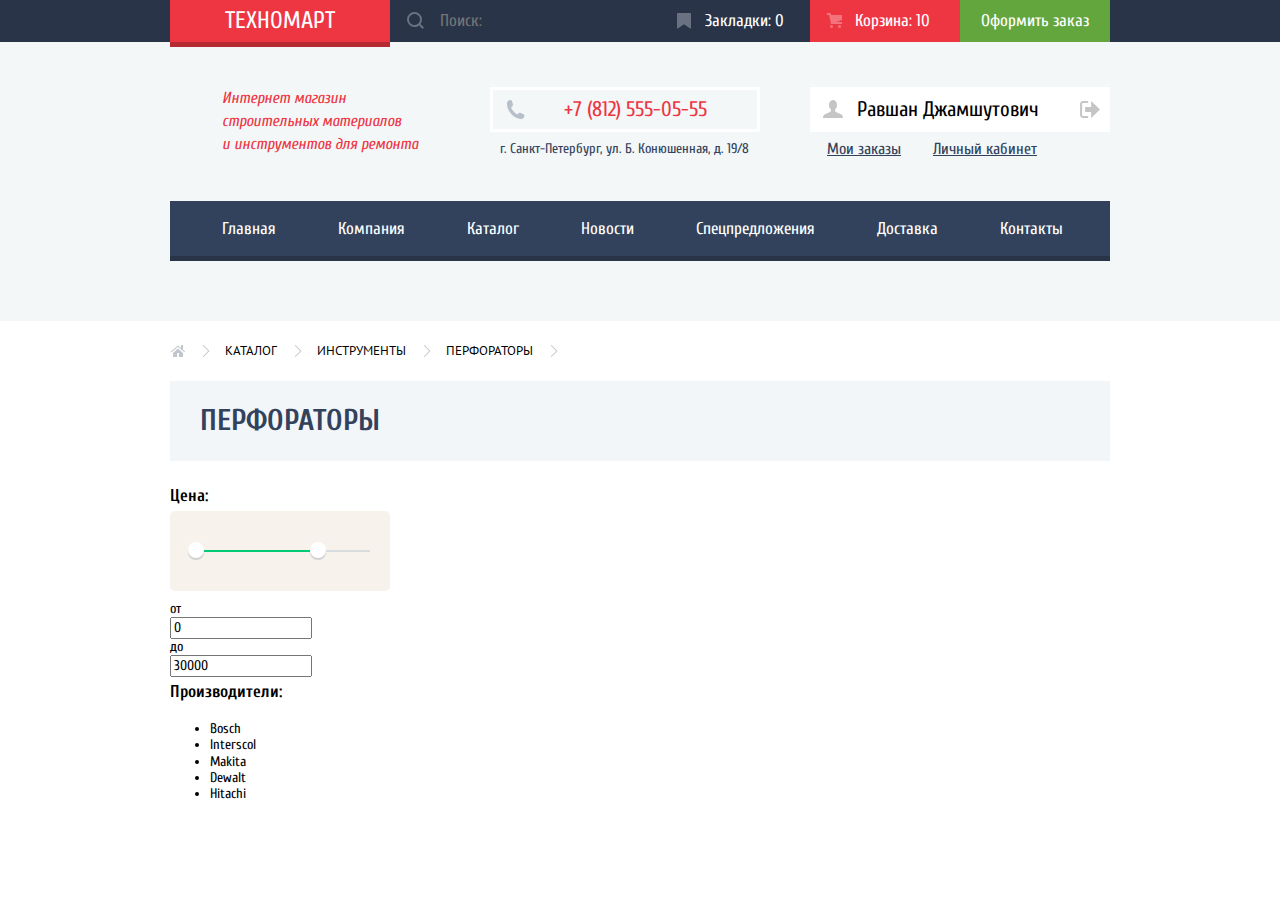
==== commit 7d462530: "коммит" ====
--- a/catalog.html
+++ b/catalog.html
@@ -125,6 +125,31 @@
                 </div>
               </div>
             </fieldset>
+            <fieldset class="filter-item">
+              <legend>Производители:</legend>
+              <ul>
+                <li>
+                  <input class="visually-hidden filter-input filter-input-checkbox" type="checkbox" name="bosch" id="filter-bosch" checked>
+                  <label for="filter-bosch">Bosch</label>
+                </li>
+                <li>
+                  <input class="visually-hidden filter-input filter-input-checkbox" type="checkbox" name="interscol" id="filter-interscol">
+                  <label for="filter-interscol">Interscol</label>
+                </li>
+                <li>
+                  <input class="visually-hidden filter-input filter-input-checkbox" type="checkbox" name="makita" id="filter-makita" checked>
+                  <label for="filter-makita">Makita</label>
+                </li>
+                <li>
+                  <input class="visually-hidden filter-input filter-input-checkbox" type="checkbox" name="dewalt" id="filter-dewalt">
+                  <label for="filter-dewalt">Dewalt</label>
+                </li>
+                <li>
+                  <input class="visually-hidden filter-input filter-input-checkbox" type="checkbox" name="Hitachi" id="filter-hitachi">
+                  <label for="filter-hitachi">Hitachi</label>
+                </li>
+              </ul>
+            </fieldset>
           </form>
 
         </div>
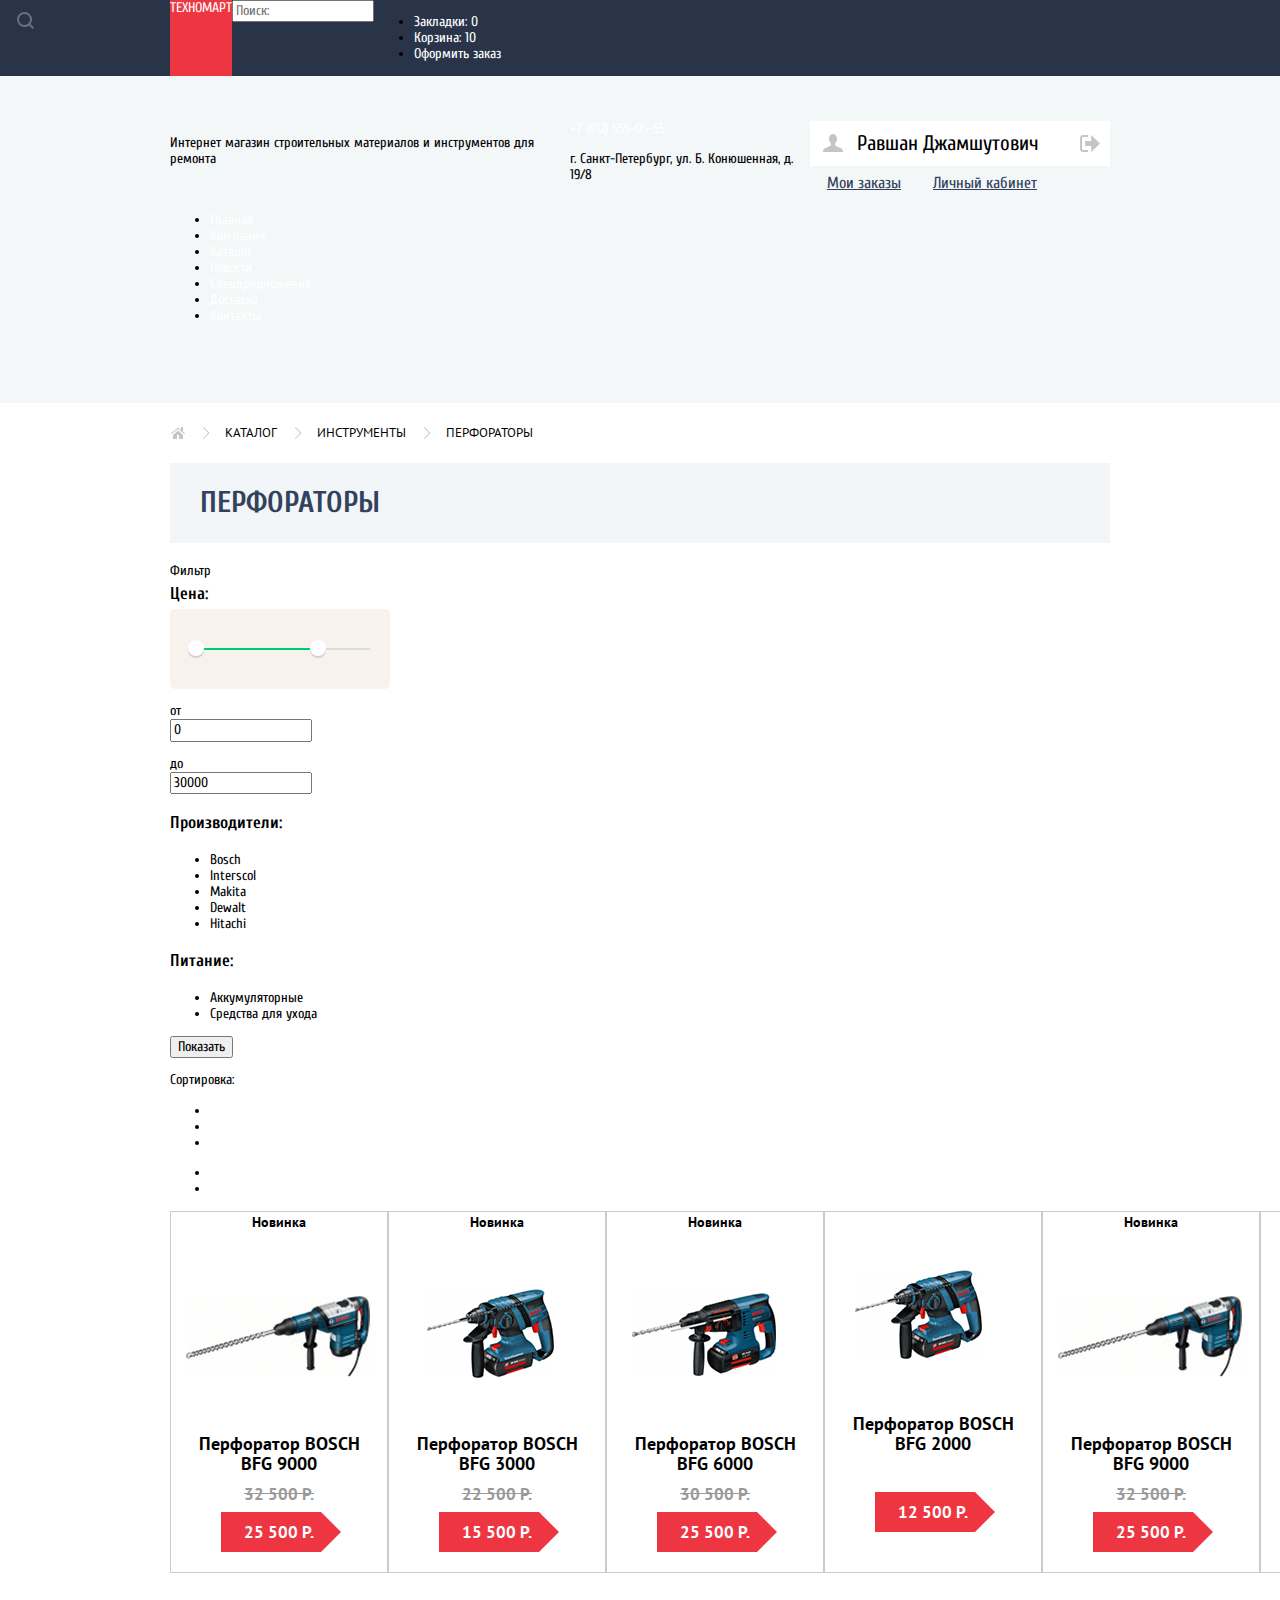
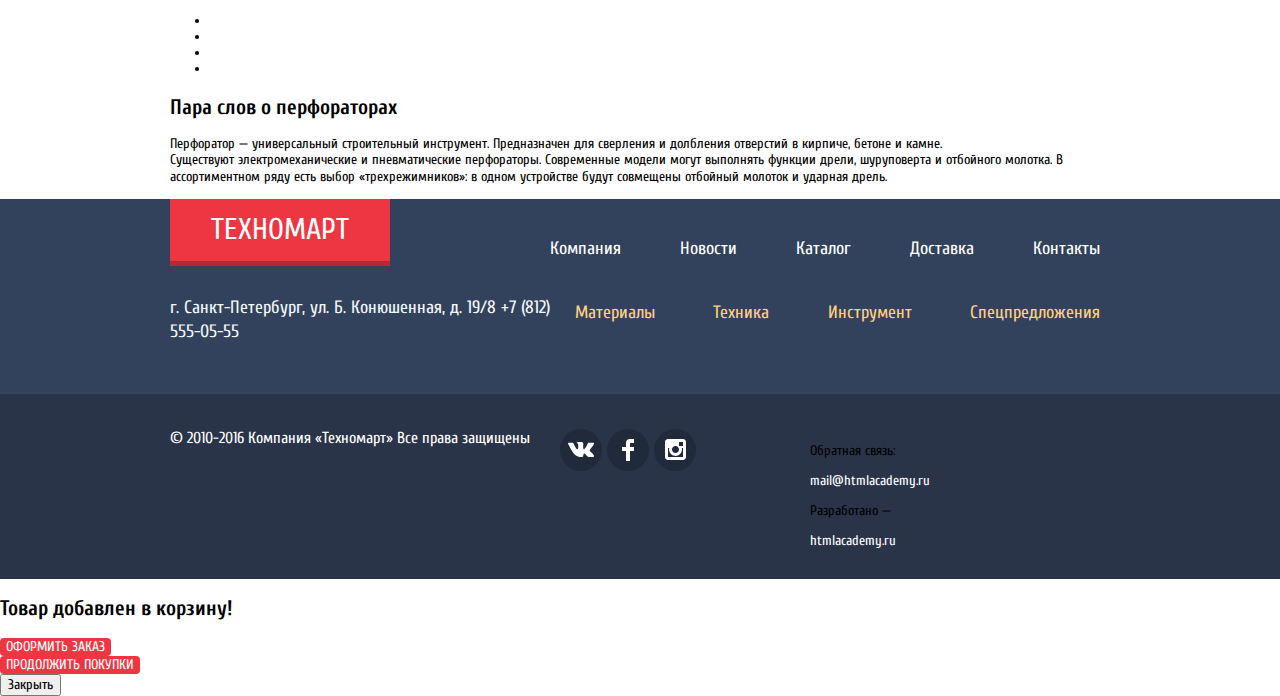
==== commit 8b4e3e39: "Переделан каталог" ====
--- a/catalog.html
+++ b/catalog.html
@@ -1,9 +1,9 @@
 <!DOCTYPE html>
-<html lang="en">
+<html lang="ru">
 <head>
   <meta charset="UTF-8">
   <title>Каталог</title>
-  <link href="https://fonts.googleapis.com/css?family=Cuprum:400,700|PT+Sans:400,700&amp;subset=cyrillic" rel="stylesheet">
+  <link href="https://fonts.googleapis.com/css?family=Cuprum:400,700%7CPT+Sans:400,700&amp;subset=cyrillic" rel="stylesheet">
   <link rel="stylesheet" href="css/normalize.css">
   <link rel="stylesheet" href="css/style.css">
 </head>
@@ -11,19 +11,21 @@
   <header>
     <div class="topheader">
       <div class="container">
-        <a class="logo topheader__logo" href="index.html">Техномарт</a>
-        <form class="topheader__search" action="https://echo.htmlacademy.ru" method="get">
+        <a class="logo topheader-logo" href="index.html">
+          Техномарт
+        </a>
+        <form class="topheader-search" action="https://echo.htmlacademy.ru" method="post">
           <input type="search" name="search" id="topheader-search" placeholder="Поиск:">
           <span class="search-icon"></span>
         </form>
-        <ul class="topheader__list">
-          <li>
+        <ul class="topheader-list">
+          <li class="topheader-item">
             <a href="#">Закладки: 0</a>
           </li>
-          <li>
-            <a href="#">Корзина: 10</a>
+          <li class="topheader-item">
+            <a class="basket" href="#">Корзина: 10</a>
           </li>
-          <li>
+          <li class="topheader-item">
             <a href="#">Оформить заказ</a>
           </li>
         </ul>
@@ -32,53 +34,52 @@
     <div class="bottomheader">
       <div class="container">
         <div class="infoheader">
-          <p class="infoheader__desc">
-            Интернет магазин<br>
-            строительных материалов<br>
-            и инструментов для ремонта
+          <p class="infoheader-description">
+            Интернет магазин строительных материалов и инструментов для ремонта
           </p>
-          <div class="infoheader__contacts">
-            <a class="infoheader__nummer" href="tel:+78125550555">
+          <div class="infoheader-contacts">
+            <a class="infoheader-nummer" href="#">
               +7 (812) 555-05-55
             </a>
-            <p class="infoheader__adress">
+            <p class="infoheader-adress">
               г. Санкт-Петербург, ул. Б. Конюшенная, д. 19/8
             </p>
           </div>
           <div class="infoheader__user">
-            <a class="user" href="catalog.html">Равшан Джамшутович</a>
-            <ul>
-              <li>
+            <a class="user" href="catalog.html">Равшан Джамшутович
+            <span class="before"></span><span class="after"></span></a>
+            <ul class="profil-list">
+              <li class="profil-list-item">
                 <a href="#">Мои заказы</a>
               </li>
-              <li>
+              <li class="profil-list-item">
                 <a href="#">Личный кабинет</a>
               </li>
             </ul>
           </div>
         </div>
-        <nav class="main-navigation">
+        <nav class="bottomheader-navigation">
           <ul>
             <li>
               <a href="index.html">Главная</a>
             </li>
             <li>
-              <a href="#">Компания</a>
+              <a href="company.html">Компания</a>
             </li>
             <li>
               <a href="catalog.html">Каталог</a>
             </li>
             <li>
-              <a href="#">Новости</a>
-            </li>
-            <li>
-              <a href="#">Спецпредложения</a>
-            </li>
-            <li>
-              <a href="#">Доставка</a>
-            </li>
-            <li>
-              <a href="#">Контакты</a>
+              <a href="news.html">Новости</a>
+            </li>
+            <li>
+              <a href="offers.html">Спецпредложения</a>
+            </li>
+            <li>
+              <a href="delivery.html">Доставка</a>
+            </li>
+            <li>
+              <a href="contacts.html">Контакты</a>
             </li>
           </ul>
         </nav>
@@ -88,7 +89,7 @@
   <main>
     <div class="container">
       <ul class="breadcrumbs">
-        <li>
+        <li >
           <a class="breadcrumbs-home" href="index.html">На главную</a>
         </li>
         <li>
@@ -97,8 +98,8 @@
         <li>
           <a href="#">Инструменты</a>
         </li>
-        <li>
-          <a class="breadcrumbs-current" href="#">Перфораторы</a>
+        <li class="breadcrumbs-current">
+          <a>Перфораторы</a>
         </li>
       </ul>
       <div class="insert">
@@ -106,6 +107,9 @@
       </div>
       <div class="catalog-columns">
         <div class="filter">
+          <div class="filter-title">
+            Фильтр
+          </div>
           <form method="get" action="https://echo.htmlacademy.ru">
             <fieldset class="filter-item">
               <legend>Цена:</legend>
@@ -120,44 +124,319 @@
                   <div class="toggle toggle-max"></div>
                 </div>
                 <div class="price-controls">
-                  <label class="min-price">от <input name="min-price" type="text" value="0"></label>
-                  <label class="max-price">до <input name="max-price" type="text" value="30000"></label>
+                  <p>
+                    <label class="min-price">от <input name="min-price" type="text" value="0"></label>
+                  </p>
+                  <p>
+                    <label class="max-price">до <input name="max-price" type="text" value="30000"></label>
+                  </p>
                 </div>
               </div>
             </fieldset>
+            <div class="input-line">
+
+            </div>
+            <div class="filter-line">
+
+            </div>
             <fieldset class="filter-item">
               <legend>Производители:</legend>
               <ul>
-                <li>
+                <li class="filter-option">
                   <input class="visually-hidden filter-input filter-input-checkbox" type="checkbox" name="bosch" id="filter-bosch" checked>
                   <label for="filter-bosch">Bosch</label>
                 </li>
-                <li>
+                <li class="filter-option">
                   <input class="visually-hidden filter-input filter-input-checkbox" type="checkbox" name="interscol" id="filter-interscol">
                   <label for="filter-interscol">Interscol</label>
                 </li>
-                <li>
+                <li class="filter-option">
                   <input class="visually-hidden filter-input filter-input-checkbox" type="checkbox" name="makita" id="filter-makita" checked>
                   <label for="filter-makita">Makita</label>
                 </li>
-                <li>
+                <li class="filter-option">
                   <input class="visually-hidden filter-input filter-input-checkbox" type="checkbox" name="dewalt" id="filter-dewalt">
                   <label for="filter-dewalt">Dewalt</label>
                 </li>
-                <li>
+                <li class="filter-option">
                   <input class="visually-hidden filter-input filter-input-checkbox" type="checkbox" name="Hitachi" id="filter-hitachi">
                   <label for="filter-hitachi">Hitachi</label>
                 </li>
               </ul>
             </fieldset>
+            <div class="filter-line">
+
+            </div>
+            <fieldset class="filter-item">
+              <legend>Питание:</legend>
+              <ul>
+                <li class="filter-option">
+                  <input class="visually-hidden filter-input filter-input-radio" type="radio" name="product-group" value="accu" id="filter-accu" checked>
+                  <label for="filter-accu">Аккумуляторные</label>
+                </li>
+                <li class="filter-option">
+                  <input class="visually-hidden filter-input filter-input-radio" type="radio" name="product-group" value="networked" id="filter-networked">
+                  <label for="filter-networked">Средства для ухода</label>
+                </li>
+             </ul>
+            </fieldset>
+            <button class="filter-button" type="button" name="filter-button">Показать</button>
           </form>
 
         </div>
         <div class="catalog">
-
-        </div>
+          <div class="catalog-column-title">
+            <p class="sort">Сортировка:</p>
+            <ul class="type-list">
+              <li>
+                <a class="link-current" href="#">По цене</a>
+              </li>
+              <li>
+                <a href="#">По типу</a>
+              </li>
+              <li>
+                <a href="#">По функционалу</a>
+              </li>
+            </ul>
+            <ul class="sort-direction-list">
+              <li class="sort-direction-item sort-direction-current">
+                <a href="#"></a>
+              </li>
+              <li class="sort-direction-item">
+                <a href="#"></a>
+              </li>
+            </ul>
+          </div>
+          <ul class="catalog-list">
+            <li class="catalog-item">
+              <div class="flag">
+                Новинка
+              </div>
+              <div class="catalog-actions">
+                <a href="#" class="buy">Купить</a>
+                <a href="#" class="bookmark">В закладки</a>
+              </div>
+              <div class="image">
+                <img src="img/b9000.png" alt="Bfg 9000" width="216" height="170">
+                </div>
+                <div class="title">Перфоратор BOSCH BFG 9000</div>
+                <div class="discount">32 500 Р.</div>
+                <div class="price">25 500 Р.</div>
+                </li>
+            <li class="catalog-item">
+              <div class="flag">
+                Новинка
+              </div>
+              <div class="catalog-actions">
+                <a href="#" class="buy">Купить</a>
+                <a href="#" class="bookmark">В закладки</a>
+              </div>
+              <div class="image">
+                <img src="img/b3000.png" alt="Bfg 3000" width="216" height="170">
+              </div>
+              <div class="title">Перфоратор BOSCH BFG 3000</div>
+              <div class="discount">22 500 Р.</div>
+              <div class="price">15 500 Р.</div>
+            </li>
+            <li class="catalog-item">
+              <div class="flag flag-new">
+                Новинка
+              </div>
+              <div class="catalog-actions">
+                <a href="#" class="buy">Купить</a>
+                <a href="#" class="bookmark">В закладки</a>
+              </div>
+              <div class="image">
+                <img src="img/b6000.png" alt="Bfg 6000" width="216" height="170">
+              </div>
+              <div class="title">Перфоратор BOSCH BFG 6000</div>
+              <div class="discount">30 500 Р.</div>
+              <div class="price">25 500 Р.</div>
+              </li>
+              <li class="catalog-item">
+              <div class="catalog-actions">
+                <a href="#" class="buy">Купить</a>
+                <a href="#" class="bookmark">В закладки</a>
+              </div>
+              <div class="image">
+                <img src="img/b2000.png" alt="Bfg 2000" width="216" height="170">
+              </div>
+              <div class="title">Перфоратор BOSCH BFG 2000</div>
+              <div class="discount"></div>
+              <div class="price">12 500 Р.</div>
+            </li>
+            <li class="catalog-item">
+              <div class="flag flag-new">
+                Новинка
+              </div>
+              <div class="catalog-actions">
+                <a href="#" class="buy">Купить</a>
+                <a href="#" class="bookmark">В закладки</a>
+              </div>
+              <div class="image">
+                <img src="img/b9000.png" alt="Bfg 9000" width="216" height="170">
+                </div>
+                <div class="title">Перфоратор BOSCH BFG 9000</div>
+                <div class="discount">32 500 Р.</div>
+                <div class="price">25 500 Р.</div>
+                </li>
+            <li class="catalog-item">
+              <div class="flag">
+                Новинка
+              </div>
+              <div class="catalog-actions">
+                <a href="#" class="buy">Купить</a>
+                <a href="#" class="bookmark">В закладки</a>
+              </div>
+              <div class="image">
+                <img src="img/b3000.png" alt="Bfg 3000" width="216" height="170">
+              </div>
+              <div class="title">Перфоратор BOSCH BFG 3000</div>
+              <div class="discount">22 500 Р.</div>
+              <div class="price">15 500 Р.</div>
+            </li>
+            <li class="catalog-item">
+              <div class="flag flag-new">
+                Новинка
+              </div>
+              <div class="catalog-actions">
+                <a href="#" class="buy">Купить</a>
+                <a href="#" class="bookmark">В закладки</a>
+              </div>
+              <div class="image">
+                <img src="img/b6000.png" alt="Bfg 6000" width="216" height="170">
+              </div>
+              <div class="title">Перфоратор BOSCH BFG 6000</div>
+              <div class="discount">30 500 Р.</div>
+              <div class="price">25 500 Р.</div>
+              </li>
+              <li class="catalog-item">
+                <div class="flag">
+                  Новинка
+                </div>
+              <div class="catalog-actions">
+                <a href="#" class="buy">Купить</a>
+                <a href="#" class="bookmark">В закладки</a>
+              </div>
+              <div class="image">
+                <img src="img/b2000.png" alt="Bfg 2000" width="216" height="170">
+              </div>
+              <div class="title">Перфоратор BOSCH BFG 2000</div>
+              <div class="discount"></div>
+              <div class="price">12 500 Р.</div>
+            </li>
+            <li class="catalog-item">
+              <div class="flag">
+                Новинка
+              </div>
+            <div class="catalog-actions">
+              <a href="#" class="buy">Купить</a>
+              <a href="#" class="bookmark">В закладки</a>
+            </div>
+            <div class="image">
+              <img src="img/b2000.png" alt="Bfg 2000" width="216" height="170">
+            </div>
+            <div class="title">Перфоратор BOSCH BFG 2000</div>
+            <div class="discount"></div>
+            <div class="price">12 500 Р.</div>
+          </li>
+          </ul>
+          <ul class="pagination-list">
+            <li class="pagination-item pagination-item-current">
+              <a href="#1">1</a>
+            </li>
+            <li class="pagination-item">
+              <a href="#2">2</a>
+            </li>
+            <li class="pagination-item">
+              <a href="#3">3</a>
+            </li>
+            <li class="pagination-item">
+              <a class="next" href="#next">Следующая</a>
+            </li>
+          </ul>
+        </div>
+      </div>
+    </div>
+    <div class="catalog-info">
+      <div class="container">
+        <h2>Пара слов о перфораторах</h2>
+        <p>
+          Перфоратор — универсальный строительный инструмент. Предназначен для сверления и долбления отверстий в кирпиче, бетоне и камне.</br> Существуют электромеханические и пневматические перфораторы. Современные модели могут выполнять функции дрели, шуруповерта и отбойного молотка. В ассортиментном ряду есть выбор «трехрежимников»: в одном устройстве будут совмещены отбойный молоток и ударная дрель.
+        </p>
       </div>
     </div>
   </main>
+  <footer>
+    <div class="topfooter">
+      <div class="container">
+        <div class="topfooter__adress">
+          <a class="logo footer-logo" href="index.html">Техномарт</a>
+            <p>
+                г. Санкт-Петербург, ул. Б. Конюшенная, д. 19/8
+         +7 (812) 555-05-55
+            </p>
+        </div>
+        <div class="topfooter__navigation">
+          <ul class="site-navigation">
+            <li class="site-navigation__item"><a class="site-navigation__act" href="company.html">Компания</a></li>
+              <li class="site-navigation__item"><a class="site-navigation__act" href="news.html">Новости</a></li>
+              <li class="site-navigation__item"><a class="site-navigation__act" href="catalog.html">Каталог</a></li>
+              <li class="site-navigation__item"><a class="site-navigation__act" href="delivery.html">Доставка</a></li>
+              <li class="site-navigation__item"><a class="site-navigation__act" href="contacts.html">Контакты</a></li>
+          </ul>
+          <ul class="category-navigation">
+              <li class="category-navigation__item"><a class="category-navigation__act" href="#">Материалы</a></li>
+              <li class="category-navigation__item"><a class="category-navigation__act" href="#">Техника</a></li>
+              <li class="category-navigation__item"><a class="category-navigation__act" href="#">Инструмент</a></li>
+              <li class="category-navigation__item"><a class="category-navigation__act" href="#">Спецпредложения</a></li>
+            </ul>
+        </div>
+      </div>
+    </div>
+    <div class="bottomfooter">
+      <div class="container">
+        <p class="bottomfooter__desk">
+          © 2010-2016 Компания «Техномарт»
+       Все права защищены
+        </p>
+        <div class="bottomfooter__socnetwork">
+            <ul class="socnetwork-list">
+              <li class="socnetwork-item">
+                <a href="#">В контакте</a>
+              </li>
+              <li class="socnetwork-item">
+                <a href="#">Фейсбук</a>
+              </li>
+              <li class="socnetwork-item">
+                <a href="#">Инстаграм</a>
+              </li>
+            </ul>
+        </div>
+        <div class="bottomfooter-contacts">
+          <div class="bottomfooter-item bottomfooter-feedback">
+            <p>Обратная связь:</p>
+            <a href="mail@htmlacademy.ru">mail@htmlacademy.ru</a>
+          </div>
+          <div class="bottomfooter-item bottomfooter-development">
+            <p>Разработано —</p>
+            <a href="https://htmlacademy.ru/intensive/htmlcss">htmlacademy.ru</a>
+          </div>
+        </div>
+      </div>
+    </div>
+  </footer>
+
+  <section class="modal modal-result">
+    <h2>Товар добавлен в корзину!</h2>
+    <div class="modal-button">
+      <button class="btn" type="button">Оформить заказ</button>
+      <button class="btn" type="button">Продолжить покупки</button>
+    </div>
+    <button class="modal-close" type="button">Закрыть</button>
+  </section>
+  <script src="js/script.js">
+
+  </script>
 </body>
 </html>
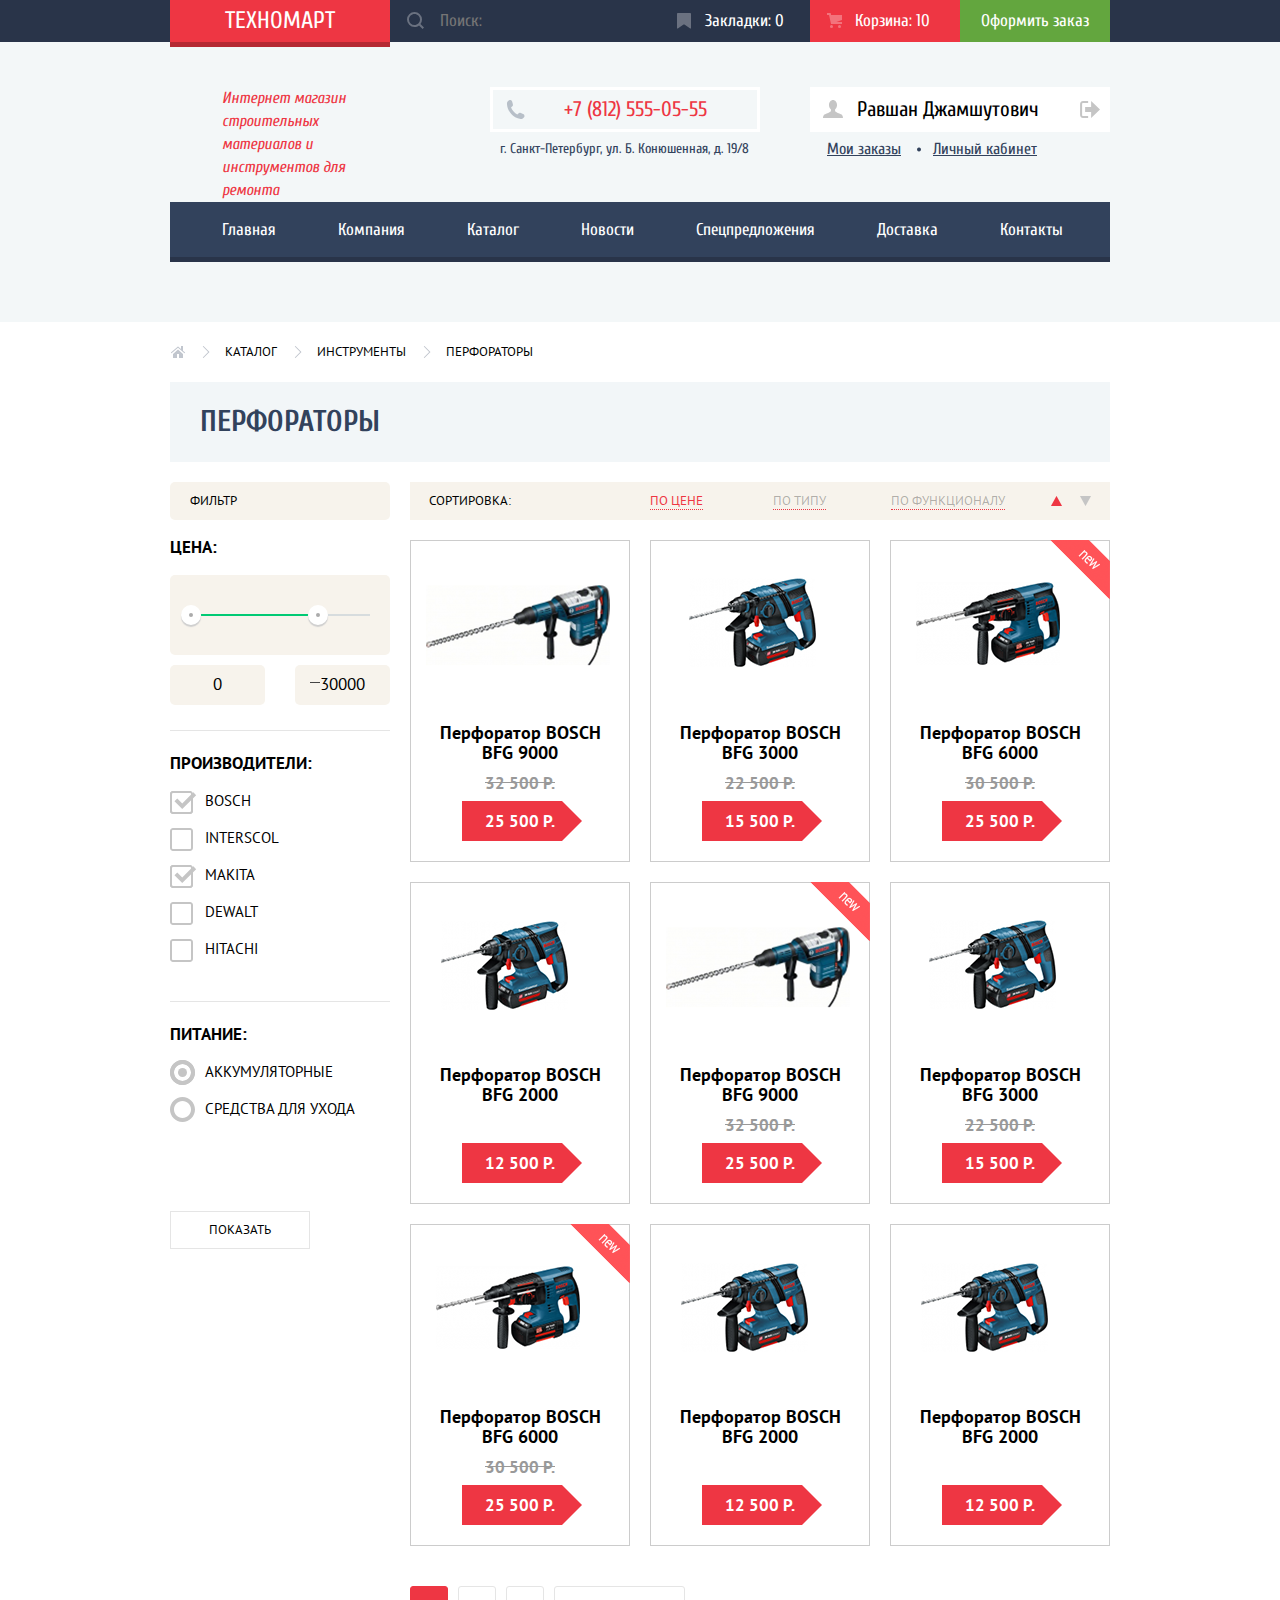
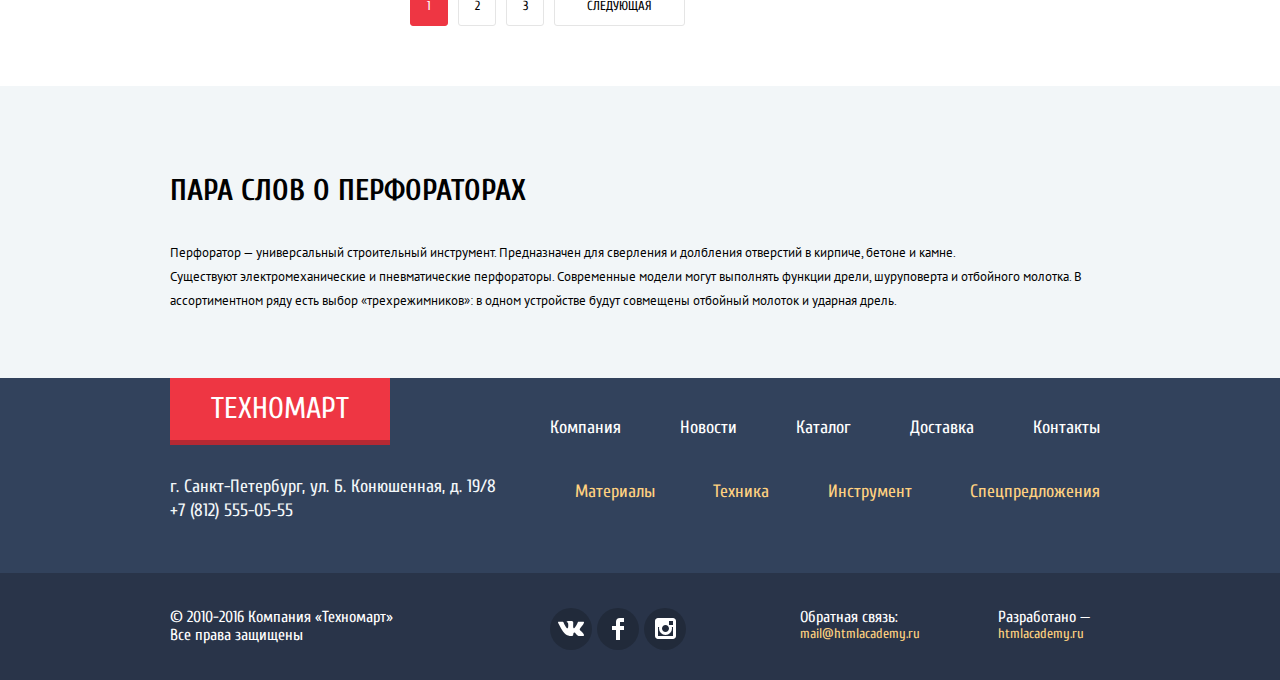
==== commit b6091ca1: "минифицирован css" ====
--- a/catalog.html
+++ b/catalog.html
@@ -362,7 +362,7 @@
       <div class="container">
         <h2>Пара слов о перфораторах</h2>
         <p>
-          Перфоратор — универсальный строительный инструмент. Предназначен для сверления и долбления отверстий в кирпиче, бетоне и камне.</br> Существуют электромеханические и пневматические перфораторы. Современные модели могут выполнять функции дрели, шуруповерта и отбойного молотка. В ассортиментном ряду есть выбор «трехрежимников»: в одном устройстве будут совмещены отбойный молоток и ударная дрель.
+          Перфоратор — универсальный строительный инструмент. Предназначен для сверления и долбления отверстий в кирпиче, бетоне и камне.<br> Существуют электромеханические и пневматические перфораторы. Современные модели могут выполнять функции дрели, шуруповерта и отбойного молотка. В ассортиментном ряду есть выбор «трехрежимников»: в одном устройстве будут совмещены отбойный молоток и ударная дрель.
         </p>
       </div>
     </div>
@@ -435,7 +435,7 @@
     </div>
     <button class="modal-close" type="button">Закрыть</button>
   </section>
-  <script src="js/script.js">
+  <script src="js/script.min.js">
 
   </script>
 </body>
--- a/css/style.css
+++ b/css/style.css
@@ -1,7 +1,7 @@
 *,
 *::after,
 *::before {
-    box-sizing: inherit;
+  box-sizing: inherit;
 }
 
 html {
@@ -9,7 +9,7 @@
 }
 
 .content-box-component {
-     box-sizing: content-box;
+  box-sizing: content-box;
 }
 
 img {
@@ -39,7 +39,6 @@
   font-weight: 400;
   background-color: white;
   font-size: 14px;
-
 }
 
 .container {
@@ -55,7 +54,6 @@
 
 header {
   background-color: #f3f7f8;
-  padding-bottom: 65px;
 }
 
 .topheader {
@@ -66,10 +64,24 @@
 .logo {
   background-color: #ee3643;
   text-transform: uppercase;
-
-}
-
-.topheader__logo {
+}
+
+.logo:hover {
+  background-color: #ca2c37;
+  box-shadow: 0 5px 0 0 #9a212a;
+}
+
+.logo:active {
+  background-color: #ba2732;
+  box-shadow: 0 5px 0 0 #8e1e26;
+}
+
+.logo:active {
+  background-color: #ba2732;
+  box-shadow: 0 5px 0 0 #8e1e26;
+}
+
+.topheader-logo {
   font-size: 24px;
   line-height: 24px;
   display: block;
@@ -80,27 +92,12 @@
   box-shadow: 0 5px 0 0 #b52933;
 }
 
-.logo:hover {
-  background-color: #ca2c37;
-  box-shadow: 0 5px 0 0 #9a212a;
-}
-
-.logo:active {
-  background-color: #ba2732;
-  box-shadow: 0 5px 0 0 #8e1e26;
-}
-
-..logo:active {
-  background-color: #ba2732;
-  box-shadow: 0 5px 0 0 #8e1e26;
-}
-
-.topheader__search {
+.topheader-search {
   width: 270px;
   position: relative;
 }
 
-.topheader__search input {
+.topheader-search input {
   background-color: #293449;
   width: 100%;
   font-size: 17px;
@@ -113,22 +110,35 @@
   min-height: 42px;
 }
 
-.topheader__search input:hover {
+.topheader-search input:hover {
   background-color: #212a3a;
 }
 
-.topheader__search input:focus {
+.topheader-search input:focus {
   background-color: white;
   outline: none;
   color: black;
 }
 
+.topheader-search input:hover + .search-icon {
+  opacity: 1;
+}
+
+.topheader-search input:active + .search-icon {
+  opacity: 0.5;
+}
+
+.topheader-search input:focus + .search-icon {
+  background-image: url("../img/icon-search-red.png");
+  opacity: 1;
+}
+
 .search-icon {
+  display: block;
   position: absolute;
   width: 17px;
   height: 17px;
-  display: block;
-  background-image: url(../img/icon-search.svg);
+  background-image: url("../img/icon-search.svg");
   background-repeat: no-repeat;
   background-position: 0 0;
   top: 12px;
@@ -136,19 +146,7 @@
   opacity: 0.3;
 }
 
-.topheader__search:hover .search-icon {
-  opacity: 1;
-}
-
-.topheader__search:active .search-icon {
-  opacity: 0.5;
-}
-
-/* как здесь поставить иконку красным цветом?
-.topheader__search:focus .search-icon { }
-*/
-
-.topheader__list {
+.topheader-list {
   list-style: none;
   padding: 0;
   margin: 0;
@@ -156,11 +154,11 @@
   display: flex;
 }
 
-.topheader__list li {
+.topheader-list li {
   width: 150px;
 }
 
-.topheader__list a {
+.topheader-item a {
   font-size: 17px;
   line-height: 18px;
   color: white;
@@ -173,30 +171,38 @@
   position: relative;
 }
 
-.topheader__list li:last-child a {
+.topheader-item a:hover {
+  background-color: #212a3a;
+}
+
+.topheader-item a:active {
+  background-color: #161d29;
+}
+
+.topheader-item:last-child a {
   padding-left: 0;
   text-align: center;
   background-color: #63a63e;
   position: static;
 }
 
-.topheader__list li a:hover {
+.topheader-item a:hover {
   background-color: #212a3a;
 }
 
-.topheader__list li a:active {
+.topheader-item a:active {
   background-color: #161d29;
 }
 
-.topheader__list li:last-child a:hover {
+.topheader-item:last-child a:hover {
   background-color: #5fbb2d;
 }
 
-.topheader__list li:last-child a:active {
+.topheader-item:last-child a:active {
   background-color: #518534;
 }
 
-.topheader__list li:first-child a::before {
+.topheader-item:first-child a::before {
     content: "";
     width: 14px;
     height: 16px;
@@ -209,16 +215,16 @@
     background-position: 0 0;
 }
 
-.topheader__list li:first-child a:hover::before {
+.topheader-item:first-child a:hover::before {
   opacity: 1;
 }
 
-.topheader__list li:first-child a:active::before,
-.topheader__list li:first-child a:focus::before {
+.topheader-item:first-child a:active::before,
+.topheader-item:first-child a:focus::before {
   opacity: 0.5;
 }
 
-.topheader__list li:nth-child(2) a::before {
+.topheader-item:nth-child(2) a::before {
   content: "";
   width: 15px;
   height: 15px;
@@ -231,11 +237,11 @@
   background-position: 0 0;
 }
 
-.topheader__list li:nth-child(2) a:hover::before {
+.topheader-item:nth-child(2) a:hover::before {
   opacity: 1;
 }
 
-.topheader__list li:nth-child(2) a:active::before {
+.topheader-item:nth-child(2) a:active::before {
   opacity: 0.5;
 }
 
@@ -243,13 +249,17 @@
   display: flex;
 }
 
+.bottomheader {
+  padding-bottom: 65px;
+}
+
 .infoheader {
   display: flex;
   padding-top: 45px;
 }
 
-.infoheader__desc {
-  width: 300px;
+.infoheader-description {
+  width: 228px;
   padding: 0;
   margin: 0;
   font-size: 16px;
@@ -257,18 +267,18 @@
   font-style: italic;
   color: #ee3643;
   padding-left: 52px;
-  margin-right: 20px;
+  margin-right: 92px;
   margin-top: 0;
   margin-bottom: 0;
 }
 
-.infoheader__contacts {
+.infoheader-contacts {
   width: 300px;
   margin-right: 20px;
   margin-bottom: 40px;
 }
 
-.infoheader__nummer {
+.infoheader-nummer {
   display: block;
   width: 270px;
   border: 3px solid white;
@@ -282,7 +292,7 @@
   margin-bottom: 5px;
 }
 
-.infoheader__nummer::before {
+.infoheader-nummer::before {
   content: "";
   width: 19px;
   height: 19px;
@@ -294,7 +304,7 @@
   background-position: 0 0;
 }
 
-.infoheader__adress {
+.infoheader-adress {
   padding: 0;
   margin: 0;
   font-size: 14px;
@@ -303,7 +313,7 @@
   color: #32425c;
 }
 
-.infoheader__list {
+.infoheader-list {
   margin: 0;
   padding: 0;
   list-style: none;
@@ -312,17 +322,18 @@
   display: flex;
 }
 
-.infoheader__list li {
+.infoheader-item {
   width: 121px;
   margin-right: 10px;
-}
-
-.infoheader__list li:last-child {
+
+}
+
+.infoheader-item:last-child {
   width: 150px;
   margin-right: 0;
 }
 
-.infoheader__list li a {
+.infoheader-item a {
   width: 121px;
   display: block;
   font-size: 21px;
@@ -335,52 +346,43 @@
   padding-left: 48px;
 }
 
-.infoheader__list li:last-child a {
+.infoheader-item a:hover {
+  color: #ee3643;
+}
+
+.infoheader-item:last-child a {
   width: 150px;
   text-align: center;
   padding-left: 0px;
 }
 
-.infoheader__list li:first-child a {
-  position: relative;
-}
-
-.infoheader__list li:first-child a::before {
-  content: "";
-  width: 20px;
-  height: 17px;
-  left: 14px;
-  top: 14px;
-  position: absolute;
-  background-image: url(../img/icon-login.svg);
-  background-repeat: no-repeat;
-  background-position: 0 0;
-}
-
-.infoheader__list li a:hover {
-  color: #ee3643;
-}
-
-.infoheader__list li a:active {
+.infoheader-item:first-child a {
+  background-image: url("../img/icon-login.svg");
+  background-repeat: no-repeat;
+  background-position: 14px 14px;
+}
+
+.infoheader-item:first-child a:hover {
+  background-image: url("../img/icon-login-hover.png");
+  background-repeat: no-repeat;
+  background-position: 14px 14px;
+}
+
+.infoheader-item:first-child a:active {
+  background-image: url("../img/icon-login.svg");
+  background-repeat: no-repeat;
+  background-position: 14px 14px;
   color: rgba(0, 0, 0, 0.3);
 }
 
-/*
-  Я не знаю как изменить цвет иконки при наведении
-.infoheader__list li:first-child:hover a::before {
-
-}
-
-*/
-
-.main-navigation {
+.bottomheader-navigation {
   background-color: #32425c;
   padding-left: 21px;
   padding-right: 24px;
   box-shadow: 0 5px #293449;
 }
 
-.main-navigation ul {
+.bottomheader-navigation ul {
   list-style: none;
   padding: 0;
   margin: 0;
@@ -388,7 +390,7 @@
   justify-content: space-between;
 }
 
-.main-navigation ul li a {
+.bottomheader-navigation a {
   color: white;
   font-size: 17px;
   line-height: 17px;
@@ -399,16 +401,16 @@
   padding-right: 31px;
 }
 
-.main-navigation ul li a:hover {
+.bottomheader-navigation a:hover {
   background-color: #293449;
 }
 
-.main-navigation ul li a:active {
+.bottomheader-navigation a:active {
   background-color: #1d2739;
   color: rgba(255, 255, 255, 0.5);
 }
 
-/* Заканчивается header */
+/* Начинается верстка main */
 
 .category {
   padding-top: 60px;
@@ -426,8 +428,6 @@
   background-color: #ffbf47;
   padding-top: 21px;
   padding-left: 23px;
-
-
 }
 
 .topcategories > div:last-child {
@@ -438,7 +438,7 @@
   background-position: 191px 50%;
 }
 
-.category__item > h3 {
+.category-item > h3 {
   padding: 0;
   margin: 0;
   font-size: 24px;
@@ -447,7 +447,7 @@
   margin-bottom: 12px;
 }
 
-.category__item > a {
+.category-item > a {
   display: block;
   width: 135px;
   border-radius: 4px;
@@ -462,11 +462,11 @@
   margin-bottom: 22px;
 }
 
-.category__item > a:hover {
+.category-item > a:hover {
   background-color: rgba(0, 0, 0, 0.2);
 }
 
-.category__item > a:active {
+.category-item > a:active {
   background-color: rgba(0, 0, 0, 0.3);
 }
 
@@ -483,143 +483,173 @@
   background-position: 213px 50%;
 }
 
-.slider {
+.promo-slider {
+  width: 620px;
+  height: 266px;
+  margin-right: 20px;
+}
+
+.promo-slider-item {
   position: relative;
-}
-
-.slider-list {
-  margin: 0;
-  padding: 0;
-  list-style: none;
-}
-
-.slider-item {
   display: none;
   width: 620px;
-  min-height: 265px;
-}
-
-.slider-controls-item-1::before {
-  position: absolute;
-  content: '';
-  cursor: pointer;
+  min-height: 266px;
+}
+
+.promo-slider-active {
+  display: block;
+}
+
+.promo-slider-item::before,
+.promo-slider-item::after {
+  content: "";
+  position: absolute;
+  bottom: 36px;
+  left: 295px;
+  width: 10px;
+  height: 10px;
+  background-color: #ffffff;
+  border: 2px solid #ffffff;
+  border-radius: 50%;
+}
+
+.promo-slider-item::after {
+  left: 315px;
+}
+
+.promo-slider-drills::after {
+  background-color: #ee3643;
+}
+
+.promo-slider-perforators::before {
+  background-color: #ee3643;
+}
+
+.promo-slider p {
+  margin: 0;
+  padding: 0;
+}
+
+p.slider-caption {
+  padding-top: 25px;
+  padding-left: 24px;
+  margin-bottom: 3px;
+}
+
+p.slider-slogan {
+  padding-left: 24px;
+}
+
+.promo-slider .slider-caption {
+  font-weight: 700;
+  font-size: 36px;
+  line-height: 36px;
+  color: #ffffff;
+  text-transform: uppercase;
+}
+
+.promo-slider .slider-slogan {
+  margin-bottom: 122px;
+
+  font-weight: 400;
+  font-size: 18px;
+  line-height: 24px;
+  color: #ffffff;
+}
+
+.promo-slider-perforators .slider-slogan {
+  font-family: "PT Sans", "Arial", sans-serif;
+}
+
+.promo-slider-drills {
+  background-color: #685c53;
+  background-image: url("../img/slider-1.jpg");
+  background-repeat: no-repeat;
+}
+
+.promo-slider-perforators {
+  background-color: #685c53;
+  background-image: url("../img/slider-2.jpg");
+  background-repeat: no-repeat;
+}
+
+.promo-slider .btn {
+  width: 195px;
+  margin-left: 25px;
+  display: block;
+  padding-top: 10px;
+  padding-bottom: 10px;
+}
+
+.promo-slider {
+  position: relative;
+}
+
+.promo-control {
+  position: absolute;
   width: 22px;
   height: 40px;
-  background-image: url("../img/icon-left.svg");
-  background-repeat: no-repeat;
-  top: 115px;
+  margin: 0;
+  padding: 0;
+  background: 0;
+  border: 0;
+  cursor: pointer;
+}
+
+.promo-control.promo-left-control {
+  top: 114px;
   left: 25px;
-}
-
-.slider-controls-item-2::before {
-  position: absolute;
-  top: 115px;
+  background: url("../img/icon-left.svg") no-repeat 0 0;
+}
+
+.promo-control.promo-right-control {
+  top: 114px;
   right: 20px;
-  width: 22px;
-  height: 40px;
-  content: '';
-  cursor: pointer;
-  background-image: url("../img/icon-right.svg");
-  background-repeat: no-repeat;
-}
-
-.slider-indicator {
-  position: absolute;
-  bottom: 36px;
-  left: 295px;
-  display: flex;
-  width: 30px;
-  height: 10px;
-  justify-content: space-between;
-}
-
-.slider-indicator-item {
-  width: 10px;
-  cursor: pointer;
-  border-radius: 50%;
-  background-color: #fff;
-  box-shadow: inset 0 0 0 2px #fff;
-}
-
-.slider-item:nth-child(1) {
-  background-image: url('../img/slider-2.jpg');
-  background-repeat: no-repeat;
-  background-position: 100% 100%;
-}
-
-.slider-item:nth-child(2) {
-  background-image: url('../img/slider-1.jpg');
-  background-repeat: no-repeat;
-  background-position: 100% 100%;
-}
-
-#slider-1:checked ~ .slider-list .slider-item:nth-child(1) {
-  display: block;
-}
-
-#slider-2:checked ~ .slider-list .slider-item:nth-child(2) {
-  display: block;
-}
-
-#slider-1:checked ~ .slider-indicator .slider-indicator-1 {
-  background-color: #ee3643;
-}
-
-#slider-2:checked ~ .slider-indicator .slider-indicator-2 {
-  background-color: #ee3643;
-}
-
-.slider-item .slider-title {
-  font-size: 36px;
-  font-weight: 700;
-  line-height: 36px;
-  margin: 0;
-  padding-top: 25px;
-  padding-bottom: 5px;
-  padding-left: 25px;
-  text-transform: uppercase;
-  color: #fff;
-}
-
-.slider-item .slider-text {
-  font-size: 18px;
-  line-height: 24px;
-  margin: 0;
-  padding-bottom: 125px;
-  padding-left: 25px;
-  color: #fff;
-}
-
-.slider-btn {
-  font-size: 14px;
-  line-height: 18px;
-  margin-left: 25px;
-  padding: 10px 50px;
-  text-align: center;
-  text-transform: uppercase;
-  color: #fff;
-  border: none;
-  border-radius: 3px;
-  background-color: #ee3643;
-}
-
-.slider-btn:hover,
-.slider-btn:focus {
-  background-color: #ca2c37;
-}
-
-.slider-btn:active {
-  background-color: #ba2732;
-}
+  background: url("../img/icon-right.svg") no-repeat 0 0;
+}
+
+
+.bottomcategories {
+  display: flex;
+}
+
+.rightcategory div {
+  width: 300px;
+  background-color: #ffbf47;
+  padding-top: 21px;
+  padding-left: 23px;
+  margin-bottom: 20px;
+  padding-bottom: 22px;
+
+}
+
+.rightcategory  a {
+  margin-bottom: 0px;
+}
+
+.rightcategory div:first-of-type {
+  background-color: #8ed78f;
+  background-image: url(../img/icon-4.svg);
+  background-repeat: no-repeat;
+  background-position: 196px 50%;
+}
+
+.rightcategory div:last-of-type {
+  background-image: url(../img/icon-5.svg);
+  background-repeat: no-repeat;
+  background-position: 191px 50%;
+}
+
 
 .rightcategories {
   display: flex;
   flex-direction: row;
   flex-wrap: wrap;
+  margin-bottom: 20px;
 }
 
 .rightcategories > div {
-  margin-bottom: 20px;
+
 }
 
 .rightcategories > div:first-child {
@@ -637,6 +667,25 @@
   padding-left: 23px;
   margin-bottom: 0px;
 }
+
+.btn {
+  font: inherit;
+  text-align: center;
+  color: white;
+  text-transform: uppercase;
+  background-color: #ee3643;
+  border: none;
+}
+
+.btn:hover {
+  background-color: #ca2c37;
+}
+
+.btn:active {
+  background-color: #ba2732;
+}
+
+/* Начинается блок популярные товары */
 
 .insert {
   background-color: #f9f5f0;
@@ -665,23 +714,6 @@
   border-radius: 3px;
 }
 
-.btn {
-  font: inherit;
-  text-align: center;
-  color: white;
-  text-transform: uppercase;
-  background-color: #ee3643;
-  border: none;
-}
-
-.btn:hover {
-  background-color: #ca2c37;
-}
-
-.btn:active {
-  background-color: #ba2732;
-}
-
 .catalog-list {
   font-family: "PT Sans", "Arial", sans-serif;
   list-style: none;
@@ -690,25 +722,49 @@
   display: flex;
   justify-content: space-between;
   margin-bottom: 20px;
+  flex-wrap: wrap;
 }
 
 .catalog-item {
   font-weight: bold;
   line-height: 20px;
   position: relative;
-  display: inline-block;
+  display: block;
   width: 220px;
+  vertical-align: top;
 
   margin-bottom: 20px;
   text-align: center;
   border: 1px solid #ccc;
 }
 
+.catalog-item:hover {
+  box-shadow: 0 10px 25px rgba(41, 52, 73, 0.5);
+  border: 1px solid #ffffff;
+}
+
 .catalog-item:last-child {
   margin-right: 0;
 }
 
-.catalog-item .actions {
+.catalog-item .flag {
+  position:absolute;
+  top:-1px;
+  right:-1px;
+  width:60px;
+  height:60px;
+  text-indent:-1000px;
+  overflow:hidden;
+  z-index:20;
+  background: url("../img/new-flag.png") no-repeat 0 0;
+  display: none;
+}
+
+.catalog-item .flag-new {
+  display: block;
+}
+
+.catalog-actions {
   position: absolute;
   z-index: 10;
   top: 0;
@@ -719,8 +775,8 @@
   background-color: #fff;
 }
 
-.catalog-item .actions .buy,
-.catalog-item .actions .bookmark {
+.catalog-actions .buy,
+.catalog-actions .bookmark {
   font-family: "Cuprum", "Arial", sans-serif;
   font-size: 14px;
   font-weight: normal;
@@ -739,17 +795,68 @@
   background-color: #63a63e;
 }
 
-.catalog-item .actions .bookmark {
+.catalog-actions .buy {
+  position: relative;
+}
+
+.catalog-actions .buy:hover {
+  background-color: #5fbb2d;
+  border-color:  #5fbb2d;
+  border-bottom-color: #377416;
+}
+
+.catalog-actions .buy:active {
+  background-color: #518534;
+  border-color:  #518534;
+}
+
+.catalog-actions .bookmark:hover {
+  border-color: #32425c;
+}
+
+.catalog-actions .bookmark:active {
+  opacity: 0.3;
+}
+
+.catalog-item:hover .image img {
+  display: none;
+}
+
+
+.catalog-actions .buy::before {
+  content: "";
+  position: absolute;
+  top: 8px;
+  left: 12px;
+  width: 15px;
+  height: 15px;
+  background: url("../img/icon-cart.svg");
+  opacity: 0.3;
+}
+
+.catalog-actions .buy:hover::before {
+  content: "";
+  position: absolute;
+  top: 8px;
+  left: 12px;
+  width: 15px;
+  height: 15px;
+  background: url("../img/icon-cart.svg");
+  opacity: 1;
+}
+
+
+.catalog-actions .bookmark {
   color: #32425c;
   border-bottom-color: #63a63e;
   background: white;
 }
 
-.catalog-item .actions {
+.catalog-actions {
   display: none;
 }
 
-.catalog-item:hover .actions {
+.catalog-item:hover .catalog-actions {
   display: block;
 }
 
@@ -785,10 +892,10 @@
   display: inline-block;
   color: white;
   margin-bottom: 20px;
-}
-
-.catalog-item .price:after
-{
+  vertical-align: top;
+}
+
+.catalog-item .price:after {
   position: absolute;
   top: 0;
   right: -20px;
@@ -820,7 +927,8 @@
 .manufacturs li a {
   width: 218px;
   min-height: 143px;
-  display: inline-block;
+  display: block;
+
 }
 
 .manufacturs-image {
@@ -829,6 +937,10 @@
 
 .manufacturs li:hover {
   box-shadow: 0 0 10px 5px rgba(221, 221, 221, 0.8);
+}
+
+.manufacturs li:active {
+  box-shadow: 0 0 2px 2px rgba(221, 221, 221, 0.8);
 }
 
 .services {
@@ -836,138 +948,82 @@
   padding-top: 65px;
 }
 
-.services > div > h2 {
+.services-container {
+  position: relative;
+}
+
+.services-container::after {
+  content: "";
+  position: absolute;
+  top: 130px;
+  left: 240px;
+
+  width: 10px;
+  height: 272px;
+
+  background: url("../img/services-divider.png");
+}
+
+
+.services-container > h2 {
   font-size: 30px;
   line-height: 30px;
-  color: #000000;
   text-transform: uppercase;
-  margin: 0;
+  color: black;
+  padding: 0;
+  margin: 0;
+  font-weight: 400;
   margin-bottom: 30px;
 }
 
-.services > div > p {
+.services-container > p {
   font-size: 13px;
   line-height: 24px;
-  width: 460px;
-  padding: 0;
-  margin: 0;
-}
-
-.services {
-  margin: 0;
-  margin-bottom: 80px;
-  padding: 0;
-  padding-top: 65px;
-
-  color: #000000;
-
-  background-color: #f3f7f9;
-}
-
-.services .container {
-  position: relative;
-}
-
-.services .container::after {
-  content: "";
-  position: absolute;
-  top: 130px;
-  left: 240px;
-
-  width: 10px;
-  height: 272px;
-
-  background: url("../img/services-divider.png");
-}
-
-.services h2 {
-  margin: 0;
-  margin-bottom: 28px;
-  padding: 0;
-
-  font-weight: 400;
-  font-size: 30px;
-  line-height: 30px;
-  text-transform: uppercase;;
-}
-
-.services h3 {
-  margin: 0;
-  padding: 0;
-
-  font-weight: 400;
-  font-size: 36px;
-  line-height: 36px;
-  color: #32425c;
-  text-transform: uppercase;
-}
-
-.services p {
-  margin: 0;
-  padding: 0;
-
-  font-weight: 400;
-  font-size: 13px;
-  line-height: 24px;
+  color: black;
   font-family: "PT Sans", "Arial", sans-serif;
-}
-
-.services .services-slogan {
-  width: 410px;
-  margin-bottom: 65px;
+  padding: 0;
+  margin: 0;
+}
+
+.services-container > p:last-of-type {
+  margin-bottom: 70px;
 }
 
 .services-slider {
-  display: -webkit-box;
-  display: -ms-flexbox;
   display: flex;
 }
 
 .services-slider-controls {
-  display: -webkit-box;
-  display: -ms-flexbox;
-  display: flex;
-  -ms-flex-direction: column;
-      flex-direction: column;
+  display: flex;
+  flex-direction: column;
   width: 240px;
   margin-bottom: 100px;
-
-  -webkit-box-direction: normal;
-  -webkit-box-orient: vertical;
 }
 
 .services-slider label {
-  font-weight: 700;
   font-size: 21px;
   line-height: 30px;
-  color: #ffffff;
-
+  font-weight: 700;
+  color: black;
   background-color: #32425c;
   cursor: pointer;
-}
-
-.services-slider label {
-  min-height: 61px;
-  margin-bottom: 1px;
+  border-bottom: 1px solid #4d627b;
   padding-top: 15px;
-  padding-left: 23px;
-
-  -webkit-box-shadow: 0 1px #293449,
-  inset 0 1px #405069;
-          box-shadow: 0 1px #293449,
-  inset 0 1px #405069;
+  padding-bottom: 15px;
+  width: 240px;
+  padding-left: 22px;
+  color: white;
 }
 
 .services-slider label:hover {
   background-color: #293449;
 }
 
-.services-slider input.services-toggle:checked + label {
+.services-slider .services-toogle:checked + label {
   color: #32425c;
-
   background-color: #ffffff;
-  -webkit-box-shadow: 0 1px #ffffff;
-          box-shadow: 0 1px #ffffff;
+  box-shadow: 0 1px #ffffff;
+  border-bottom: white;
 }
 
 .services-slider-item {
@@ -977,152 +1033,85 @@
 }
 
 .services-slider-item h3 {
-  margin-bottom: 28px;
-}
-
-.services-slider-delivery p {
+  font-size: 36px;
+  line-height: 36px;
+  text-transform: uppercase;
+  color: #32425c;
+}
+
+.services-slider-item p {
   width: 275px;
-}
-
-.services-slider-waranty p {
-  width: 375px;
+  font-size: 13px;
+  line-height: 24px;
+  color: black;
+  font-family: "PT Sans", "Arial", sans-serif;
 }
 
 .services-slider-active {
   display: block;
 }
 
+
+
+.services-slider-garanty {
+  width: 380px;
+}
+
+.services-slider-active {
+  display: block;
+}
+
 .services-slider-delivery {
-  background: url("../img/delivery.png") no-repeat right top 25px;
-}
-
-.services-slider-waranty {
-  background: url("../img/warranty.png") no-repeat right top 5px;
+  background: url("../img/info-service-delivery-bg.png") no-repeat right top 25px;
+}
+
+.services-slider-item h3 {
+  margin-top: 0;
+  margin-bottom: 30px;
+}
+
+.services-slider-garanty p {
+  width: 377px;
+  margin: 0;
+  padding: 0;
+}
+
+.services-slider-garanty {
+  background: url("../img/info-service-garanty-bg.png") no-repeat right top;
+  width: 620px;
 }
 
 .services-slider-credit {
-  background: url("../img/credit.png") no-repeat right top;
+  background: url("../img/info-service-credits-bg.png") no-repeat right top 25px;
+}
+
+.services-slider-credit a {
+  padding-top: 10px;
+  padding-bottom: 10px;
+}
+
+.services-slider-credit p {
+  width: 285px;
+  margin: 0;
+  margin-bottom: 30px;
 }
 
 .services-slider-item .btn {
   width: 195px;
-  margin-top: 25px;
-}
-
-.info-wrapper .container {
-  display: -webkit-box;
-  display: -ms-flexbox;
-  display: flex;
-  justify-content: space-between;
-
-  -webkit-box-pack: justify;
-  -ms-flex-pack: justify;
-}
-
-.info-wrapper {
-  margin-bottom: 86px;
-}
-
-.more-info {
-  width: 530px;
-}
-
-.info-wrapper h2 {
-  margin: 0;
-  margin-bottom: 26px;
-  padding: 0;
-
-  font-weight: 400;
-  font-size: 30px;
-  line-height: 30px;
-  text-transform: uppercase;;
-}
-
-.info-wrapper p {
-  margin: 0;
-  margin-bottom: 22px;
-  padding: 0;
-
-  font-weight: 400;
-  font-size: 13px;
-  line-height: 24px;
-  font-family: "PT Sans", "Arial", sans-serif;
-}
-
-.more-info p {
-  width: 530px;
-}
-
-.more-info p:last-of-type {
-  width: 400px;
-}
-
-.transport-list {
-  margin: 0;
-  padding: 0;
-
-  list-style: none;
-}
-
-.transport-list li {
-  position: relative;
-
-  margin-bottom: 20px;
-  padding-left: 36px;
-
-  font-weight: 400;
-  font-size: 18px;
-  line-height: 20px;
-}
-
-.transport-list li:last-child {
-  margin-bottom: 0;
-}
-
-.transport-list li::before {
-  content: "";
-  position: absolute;
-  top: 45%;
-  left: 0;
-
-  width: 25px;
-  height: 2px;
-
-  background-color: #ee3643;
-}
-
-.contacts {
-  width: 300px;
-}
-
-.contacts p {
-  width: 190px;
-  margin-bottom: 28px;
-}
-
-.info-wrapper .btn {
-  margin-top: 35px;
-}
-
-.more-info .btn {
-  width: 220px;
-}
-
-.contacts .btn {
-  display: block;
 }
 
 .info {
   padding-bottom: 85px;
-}
-
-.info__company {
+  padding-top: 80px;
+}
+
+.info-company {
   width: 620px;
   margin-right: 20px;
 
 }
 
-.info__title {
+.info-title {
   font-size: 30px;
   line-height: 30px;
   color: black;
@@ -1132,7 +1121,7 @@
   margin-bottom: 30px;
 }
 
-.info__company p:first-of-type {
+.info-company p:first-of-type {
   width: 540px;
   padding: 0;
   margin: 0;
@@ -1142,7 +1131,7 @@
   margin-bottom: 28px;
 }
 
-.info__company p:last-of-type {
+.info-company p:last-of-type {
   width: 400px;
   padding: 0;
   margin: 0;
@@ -1152,14 +1141,14 @@
   margin-bottom: 25px;
 }
 
-.info__company ul {
+.info-company ul {
   list-style: none;
   padding: 0;
   margin: 0;
   margin-bottom: 32px;
 }
 
-.info__list li  {
+.info-list-item  {
   font-size: 18px;
   line-height: 20px;
   color: black;
@@ -1168,18 +1157,18 @@
   margin-bottom: 20px;
 }
 
-.info__list li:last-child  {
+.info-list-item:last-child  {
   margin-bottom: 0px;
 }
 
-.info__list li span {
+.info-list-item span {
   display: block;
   padding-left: 36px;
 }
 
-.info__list li:first-child span::before,
-.info__list li:nth-child(2) span::before,
-.info__list li:last-child span::before {
+.info-list-item:first-child span::before,
+.info-list-item:nth-child(2) span::before,
+.info-list-item:last-child span::before {
   content: "";
   position: absolute;
   top: 10px;
@@ -1189,7 +1178,7 @@
   background: url("../img/redline.png");
 }
 
-.info__company a {
+.info-company a {
   width: 220px;
   font-size: 14px;
   line-height: 18px;
@@ -1205,11 +1194,11 @@
   border-radius: 4px;
 }
 
-.info__contacts {
+.info-contacts {
   width: 300px;
 }
 
-.info__contacts p {
+.info-contacts p {
   font-size: 13px;
   line-height: 24px;
   color: black;
@@ -1220,12 +1209,12 @@
   margin-bottom: 30px;
 }
 
-.info__map {
-  margin-bottom: 40px;
-  display: block;
-}
-
-.writing-act {
+.info-map {
+  margin-bottom: 35px;
+  display: block;
+}
+
+.writing-acts {
   width: 300px;
   font-size: 14px;
   line-height: 18px;
@@ -1261,7 +1250,7 @@
 }
 
 .topfooter__adress p {
-  width: 380px;
+  width: 330px;
   font-size: 18px;
   line-height: 24px;
   padding: 0;
@@ -1283,18 +1272,18 @@
   margin-bottom: 40px;
 }
 
-.site-navigation li a {
+.site-navigation  a {
   font-size: 18px;
   line-height: 24px;
 }
 
-.site-navigation li a:hover,
-.category-navigation li a:hover {
+.site-navigation  a:hover,
+.category-navigation  a:hover {
   text-decoration: underline;
 }
 
-.site-navigation li a:active,
-.category-navigation li a:active {
+.site-navigation  a:active,
+.category-navigation  a:active {
   opacity: 0.5;
 }
 
@@ -1311,7 +1300,7 @@
   justify-content: space-between;
 }
 
-.category-navigation li a {
+.category-navigation a {
   font-size: 18px;
   line-height: 24px;
   color: #ffd180;
@@ -1332,8 +1321,9 @@
   margin: 0;
   font-size: 16px;
   line-height: 18px;
-  width: 390px;
+  width: 230px;
   color: white;
+  margin-right: 150px;
 }
 
 .bottomfooter__socnetwork {
@@ -1347,15 +1337,15 @@
   display: flex;
 }
 
-.bottomfooter ul li {
+.socnetwork-list li {
   margin-right: 5px;
 }
 
-.bottomfooter ul li:last-child {
+.socnetwork-list li:last-child {
   margin-right: 0;
 }
 
-.bottomfooter__socnetwork ul li a {
+.socnetwork-list a {
   display: block;
   width: 42px;
   height: 42px;
@@ -1364,35 +1354,44 @@
   font-size: 0;
 }
 
-.bottomfooter__socnetwork ul li a:hover,
-.bottomfooter__socnetwork ul li a:active {
+.socnetwork-list a:hover,
+.socnetwork-list a:active {
   background-color: #ee3643;
 }
 
-.bottomfooter__socnetwork ul li:first-child a {
+.socnetwork-list a {
   background-image: url(../img/icon-vk.svg);
   background-position: 50% 50%;
   background-repeat: no-repeat;
 }
 
-.bottomfooter__socnetwork ul li:nth-child(2) a {
+.socnetwork-item:nth-child(2) a {
   background-image: url(../img/icon-fb.svg);
   background-position: 50% 50%;
   background-repeat: no-repeat;
 }
 
-.bottomfooter__socnetwork ul li:nth-child(3) a {
+.socnetwork-item:nth-child(3) a {
   background-image: url(../img/icon-insta.svg);
   background-position: 50% 50%;
   background-repeat: no-repeat;
 }
 
-.bottomfooter__contacts {
+.bottomfooter-contacts {
   width: 300px;
   display: flex;
-}
-
-.bottomfooter__contacts p {
+  flex-direction: row;
+}
+
+.bottomfooter-item {
+  width: 150px;
+}
+
+.bottomfooter-item:last-child {
+  padding-left: 25px;
+}
+
+.bottomfooter-item p {
   padding: 0;
   margin: 0;
   font-size: 16px;
@@ -1400,33 +1399,35 @@
   color: white;
 }
 
-.bottomfooter__contacts p span {
+.bottomfooter-item a {
   color: #ffd180;
 }
 
-.bottomfooter__contacts p span:hover {
+.bottomfooter-contacts a:hover {
   text-decoration: underline;
 }
 
-.bottomfooter__contacts p span:active {
+.bottomfooter-contacts a:active {
   color: #ee3643;
 }
 
-.bottomfooter__contacts p:first-child {
+.bottomfooter-contacts > div:first-child {
   margin-right: 50px;
 }
 
+.map {
+  margin-bottom: 33px;
+  display: block;
+}
 
 
 /* Каталог */
 
-
-
-.inner-page .topheader__list li:nth-child(2) a {
+.inner-page .basket {
   background-color: #ee3643;
 }
 
-.inner-page .infoheader__user .user {
+.inner-page .user {
   display: block;
   width: 300px;
   font-size: 21px;
@@ -1436,12 +1437,13 @@
   padding-left: 47px;
   padding-right: 49px;
   background-color: white;
-  color: black;
+  color: #000000;
   position: relative;
   margin-bottom: 8px;
-}
-
-.inner-page .infoheader__user .user::before {
+  position: relative;
+}
+
+.inner-page .user::before {
   content: "";
   width: 20px;
   height: 18px;
@@ -1453,7 +1455,11 @@
   background-position: 0 0;
 }
 
-.inner-page .infoheader__user .user::after {
+.inner-page .user:hover::before {
+  background-image: url(../img/icon-user.png);
+}
+
+.inner-page .user::after {
   content: "";
   width: 21px;
   height: 17px;
@@ -1465,14 +1471,30 @@
   background-position: 0 0;
 }
 
-.inner-page .infoheader__user ul {
+.inner-page .user:hover::after {
+  background-image: url(../img/icon-logout.png);
+}
+
+.inner-page .user:active {
+  color: rgba(0, 0, 0, 0.3);
+}
+
+.inner-page .user:active:before {
+  background-image: url(../img/icon-user.svg);
+}
+
+.inner-page .user:active:after {
+  background-image: url(../img/icon-logout.svg);
+}
+
+.inner-page .profil-list {
   list-style: none;
   padding: 0;
   margin: 0;
   display: flex;
 }
 
-.inner-page .infoheader__user ul li a {
+.profil-list a {
   font-size: 16px;
   line-height: 18px;
   color: #32425c;
@@ -1481,15 +1503,15 @@
   text-decoration: underline;
 }
 
-.inner-page .infoheader__user ul li:first-child a {
+.profil-list-item:first-child a {
   margin-right: 15px;
 }
 
-.inner-page .infoheader__user ul li:last-child a {
+.profil-list-item:last-child a {
   position: relative;
 }
 
-.inner-page .infoheader__user ul li:last-child a::before {
+.profil-list-item:last-child a::before {
   content: "";
   width: 4px;
   height: 5px;
@@ -1501,11 +1523,11 @@
   background-position: 0 0;
 }
 
-.inner-page .infoheader__user ul li a:hover {
+.profil-list-item a:hover {
   color: #ee3643;
 }
 
-.inner-page .infoheader__user ul li a:active {
+.profil-list-item a:active {
   color: rgba(50, 66, 92, 0.3);
 }
 
@@ -1583,10 +1605,17 @@
   padding: 0;
 }
 
+.filter {
+  font-family: "PT Sans", "Arial", sans-serif;
+  margin-right: 20px;
+}
+
 .filter-item {
   border: none;
   padding: 0;
   margin: 0;
+  margin-bottom:
+}
 }
 
 .range-filter {
@@ -1598,6 +1627,12 @@
   font-size: 17px;
   line-height: 30px;
   font-weight: bold;
+  margin-bottom: 13px;
+  text-transform: uppercase;
+}
+
+.filter fieldset {
+  margin-bottom: 25px;
 }
 
 .range-controls {
@@ -1623,28 +1658,598 @@
 }
 
 .range-controls .toggle {
+  box-sizing: content-box;
   width: 4px;
   height: 4px;
   padding: 0;
   border-radius: 50%;
   border: 8px solid white;
+
   background-color: #ababab;
   box-shadow: 0 2px 1px 0 #cfcfcf;
   position: absolute;
-  top: 31px;
+  top: 30px;
   left: 0;
   cursor: pointer;
 }
 
 .range-controls .toggle-min {
-  left: 18px;
+  left: 11px;
 }
 
 .range-controls .toggle-max {
-  left: 140px;
-}
+  left: 138px;
+}
+
+.price-controls {
+  font-size: 0;
+  display: flex;
+  position: relative;
+}
+
+.price-controls p:first-of-type {
+  margin-right: 30px;
+
+}
+
+
+
+
+
 
 .price-controls label {
   display: inline-block;
   width: 50%;
-}
+  text-transform: uppercase;
+  vertical-align: top;
+}
+
+
+.price-controls input {
+  font-family: "PT Sans", "Arial", sans-serif;
+  font-size: 17px;
+  text-align: center;
+  color: black;
+  padding-top: 10px;
+  padding-bottom: 10px;
+  width: 95px;
+  border: none;
+  background-color: #f7f3ec;
+  border-radius: 5px;
+}
+
+.filter-item ul {
+  padding: 0;
+  margin: 0;
+  list-style: none;
+  font-size: 15px;
+  line-height: 20px;
+  text-transform: uppercase;
+  font-family: "PT Sans", "Arial", sans-serif;
+}
+
+.filter-option {
+  margin-bottom: 17px;
+  padding-left: 35px;
+}
+
+.filter-option label {
+  display: block;
+  position: relative;
+  cursor: pointer;
+}
+
+.filter-input-checkbox + label::before {
+  width: 23px;
+  height: 23px;
+  content: "";
+  position: absolute;
+  background-image: url("../img/checkbox-off.svg");
+  background-repeat: no-repeat;
+  background-position: 0 0;
+  left: -35px;
+  top: 0;
+}
+
+.filter-input-checkbox:checked + label::after {
+  content: "";
+  position: absolute;
+  width: 27px;
+  height: 23px;
+  left: -35px;
+  background-image: url("../img/checkbox-on.svg");
+  background-repeat: no-repeat;
+  background-position: 0 0;
+}
+
+.filter-input-radio + label::before {
+  content: "";
+  position: absolute;
+  width: 25px;
+  height: 25px;
+  background-image: url("../img/radio-off.svg");
+  background-repeat: no-repeat;
+  background-position: 0 0;
+  left: -35px;
+  top: -2px;
+}
+
+.filter-input-radio:checked + label::after {
+  content: "";
+  position: absolute;
+  width: 25px;
+  height: 25px;
+  background-image: url("../img/radio-on.svg");
+  background-repeat: no-repeat;
+  background-position: 0 0;
+  left: -35px;
+  top: -2px;
+}
+
+.filter-button {
+  border: 1px solid #e5e5e5;
+  background-color: white;
+  width: 140px;
+  font-family: "PT Sans", "Arial", sans-serif;
+  font-size: 13px;
+  line-height: 18px;
+  color: black;
+  padding: 9px;
+  text-transform: uppercase;
+}
+
+.filter-title {
+  font-size: 13px;
+  line-height: 18px;
+  text-transform: uppercase;
+  background-color: #f7f3ec;
+  display: inline-block;
+  width: 220px;
+  border-radius: 5px;
+  padding-top: 10px;
+  padding-left: 20px;
+  padding-bottom: 10px;
+  margin-bottom: 12px;
+  vertical-align: top;
+}
+
+.input-line {
+  width: 10px;
+  height: 1px;
+  background-color: #444444;
+  position: absolute;
+  left: 310px;
+  top: 682px;
+}
+
+.filter-line {
+  width: 220px;
+  height: 1px;
+  background-color: #e5e5e5;
+  margin-bottom: 17px;
+}
+
+.filter-item:last-of-type {
+  margin-bottom: 75px;
+}
+
+.catalog-column-title {
+  background-color: #f7f3ec;
+  display: flex;
+  width: 700px;
+  align-items: center;
+  margin-bottom: 20px;
+}
+
+.sort {
+  font-size: 13px;
+  line-height: 18px;
+  color: black;
+  text-transform: uppercase;
+  width: 220px;
+  margin: 0;
+  padding: 0;
+  padding-left: 19px;
+  font-family: "PT Sans", "Arial", sans-serif;
+  margin-right: 20px;
+  padding-top: 10px;
+  padding-bottom: 10px;
+}
+
+
+.catalog-column-title .type-list {
+  padding: 0;
+  margin: 0;
+  list-style: none;
+  width: 380px;
+  display: flex;
+  margin-right: 20px;
+}
+
+.type-list li:first-child {
+  margin-right: 70px;
+}
+
+.type-list li:nth-child(2) {
+  margin-right: 65px;
+}
+
+.type-list a {
+  font-size: 13px;
+  line-height: 18px;
+  color: rgba(0, 0, 0, 0.3);
+  text-transform: uppercase;
+  font-family: "PT Sans", "Arial", sans-serif;
+  border-bottom: 1px dotted #ee3643;
+}
+
+.catalog .link-current {
+  color: #ee3643;
+}
+
+.sort-direction-list {
+  padding: 0;
+  margin: 0;
+  list-style: none;
+  display: flex;
+  position: relative;
+}
+
+.sort-direction-item {
+  position: relative;
+}
+
+.sort-direction-item a {
+  width: 11px;
+  height: 10px;
+  display: inline-block;
+  background-image: url(../img/icon-up-dir.png);
+  background-position: 0px 0;
+  background-repeat: no-repeat;
+  position: absolute;
+  top: -5px;
+  left: 1px;
+  vertical-align: top;
+}
+
+.sort-direction-item:last-child a {
+  top: -5px;
+  left: 30px;
+  transform: rotate(180deg);
+}
+
+.sort-direction-list a:hover {
+  background-image: url(../img/icon-up-dir-hover.png);
+}
+
+.sort-direction-list a:focus {
+  background-image: url(../img/icon-up-dir-activity.png);
+}
+
+.sort-direction-current a {
+  background-image: url(../img/icon-up-dir-activity.png);
+}
+
+.type-list a:hover {
+  color: black;
+  border-bottom-style: solid;
+}
+
+.type-list a:focus {
+  color: #ee3643;
+  border-bottom: none;
+}
+
+.catalog-columns {
+  display: flex;
+  margin-bottom: 60px;
+}
+
+.pagination-list {
+  padding: 0;
+  margin: 0;
+  list-style: none;
+  display: flex;
+  flex-wrap: wrap;
+}
+
+.pagination-item a {
+  font-size: 13px;
+  line-height: 18px;
+  color: black;
+  border: 1px solid #e5e5e5;
+  border-radius: 3px;
+  text-transform: uppercase;
+  display: block;
+  padding-top: 10px;
+  padding-bottom: 10px;
+  min-width: 38px;
+  text-align: center;
+}
+
+.pagination-item .next {
+  padding-left: 32px;
+  padding-right: 32px;
+}
+
+.pagination-item {
+  margin-right: 10px;
+}
+
+.pagination-item:last-of-type {
+  margin-right: 0;
+}
+
+.pagination-item a:active {
+  border-color: #ee3643;
+}
+
+.pagination-item-current a {
+  color: white;
+  background-color: #ee3643;
+  border-color: #ee3643;
+}
+
+.catalog-info {
+  background-color: #f2f6f8;
+  padding-top: 65px;
+  padding-bottom: 65px;
+}
+
+.catalog-info h2 {
+  font-size: 30px;
+  line-height: 30px;
+  color: #000000;
+  text-transform: uppercase;
+  margin-bottom: 35px;
+}
+
+.catalog-info p {
+  padding: 0;
+  margin: 0;
+  font-size: 13px;
+  line-height: 24px;
+  font-family: "PT Sans", "Arial", sans-serif;
+}
+
+/* Модальные окна */
+
+.modal {
+  background-color: white;
+  border-top: 7px solid #ee3643;
+  position: fixed;
+  z-index: 30;
+}
+
+.modal-writing {
+  width: 620px;
+  height: 460px;
+  padding-top: 50px;
+  top: 50%;
+  left: 50%;
+  margin-top: -215px;
+  margin-left: -310px;
+
+  display: none;
+}
+
+.modal-map {
+  width: 940px;
+  height: 446px;
+  top: 50%;
+  left: 50%;
+  margin-top: -223px;
+  margin-left: -460px;
+  border: none;
+  display: none;
+}
+
+.modal-close {
+  width: 21px;
+  height: 21px;
+  font-size: 0;
+  background-color: transparent;
+  border: 0;
+  cursor: pointer;
+  position: absolute;
+  top: 9px;
+  right: 10px;
+  z-index: 99999;
+}
+
+.modal-map iframe {
+  position: relative;
+  z-index: 2;
+
+  border: none;
+}
+
+.modal-error {
+  animation: shake 0.6s;
+}
+
+.modal-close::before,
+.modal-close::after {
+  content: "";
+  position: absolute;
+  width: 19px;
+  height: 3px;
+  background-color: #ee3643;
+  top: 9px;
+  right: 0px;
+}
+
+.modal-close::before {
+  transform: rotate(45deg);
+}
+
+.modal-close::after {
+  transform: rotate(-45deg);
+}
+
+.modal-user-info {
+  display: flex;
+  justify-content: flex-start;
+  margin-bottom: 48px;
+  padding-left: 80px;
+  padding-right: 80px;
+}
+
+.writing-form label {
+  margin-bottom: 13px;
+  display: block;
+  font-size: 18px;
+  line-height: 18px;
+  color: black;
+}
+
+.modal-user-info p {
+  width: 220px;
+}
+
+.modal-user-info p:first-child {
+  margin-right: 20px;
+}
+
+.modal-user-info p input {
+  width: 100%;
+  font-family: "PT Sans", "Arial", sans-serif;
+  font-size: 13px;
+  line-height: 18px;
+  padding-top: 10px;
+  padding-bottom: 10px;
+  padding-left: 16px;
+  border: 2px solid #dee3e4;
+  border-radius: 3px;
+}
+
+.writing-form > p {
+  padding-left: 80px;
+  padding-right: 80px;
+}
+
+.writing-form p textarea {
+  padding-top: 10px;
+  padding-left: 14px;
+  width: 100%;
+  font-family: "PT Sans", "Arial", sans-serif;
+  font-size: 13px;
+  line-height: 18px;
+  border: 2px solid #dee3e4;
+  border-radius: 3px;
+  margin-bottom: 45px;
+}
+
+.modal-button {
+  background-color: #f4f4f4;
+  padding-bottom: 37px;
+  padding-top: 37px;
+  padding-bottom: 37px;
+}
+
+.modal-button button {
+  border: 0;
+  width: 460px;
+  font-size: 14px;
+  line-height: 18px;
+  padding-top: 10px;
+  padding-bottom: 10px;
+  margin-left: 80px;
+}
+
+.modal-map {
+  width: 940px;
+  height: 446px;
+  top: 50%;
+  left: 50%;
+  margin-top: -223px;
+  margin-left: -460px;
+  border: none;
+  display: none;
+}
+
+.modal-map p {
+  margin: 0;
+  position: absolute;
+  top: 0;
+  left: 0;
+}
+
+.map {
+  margin-bottom: 33px;
+  display: block;
+}
+
+
+.modal-result {
+  width: 620px;
+  border-top: 7px solid #ee3643;
+  padding-top: 68px;
+  background-image: url(../img/form-1.svg);
+  background-repeat: no-repeat;
+  background-position: 82px 48px;
+  left: 50%;
+  position: fixed;
+  top: 50%;
+  z-index: 50000;
+  background-color: white;
+
+  transform: translate(-50%, -50%);
+  display: none;
+}
+
+.modal-result h2 {
+  font-size: 30px;
+  line-height: 30px;
+  color: black;
+  margin: 0;
+  padding: 0;
+  margin-left: 180px;
+  margin-bottom: 68px;
+}
+
+.modal-result .modal-button {
+  display: flex;
+  padding-left: 80px;
+  padding-right: 80px;
+}
+
+.modal-button button {
+  margin-left: 0px;
+  width: 220px;
+}
+
+.modal-button button:first-child {
+  margin-right: 20px;
+}
+
+.modal-button button:last-child {
+  background-color: white;
+  color: black;
+}
+
+.modal-button button:last-child:hover {
+  color: #ee3643;
+}
+
+.modal-button button:last-child:focus {
+  opacity: 0.3;
+}
+
+.modal-show {
+  display: block;
+}
+
+.modal-map iframe {
+  position: relative;
+  z-index: 2;
+  border: none;
+}
+
+.modal-map p {
+  position: absolute;
+  top: 0;
+  left: 0;
+  z-index: 1;
+  margin: 0;
+}
